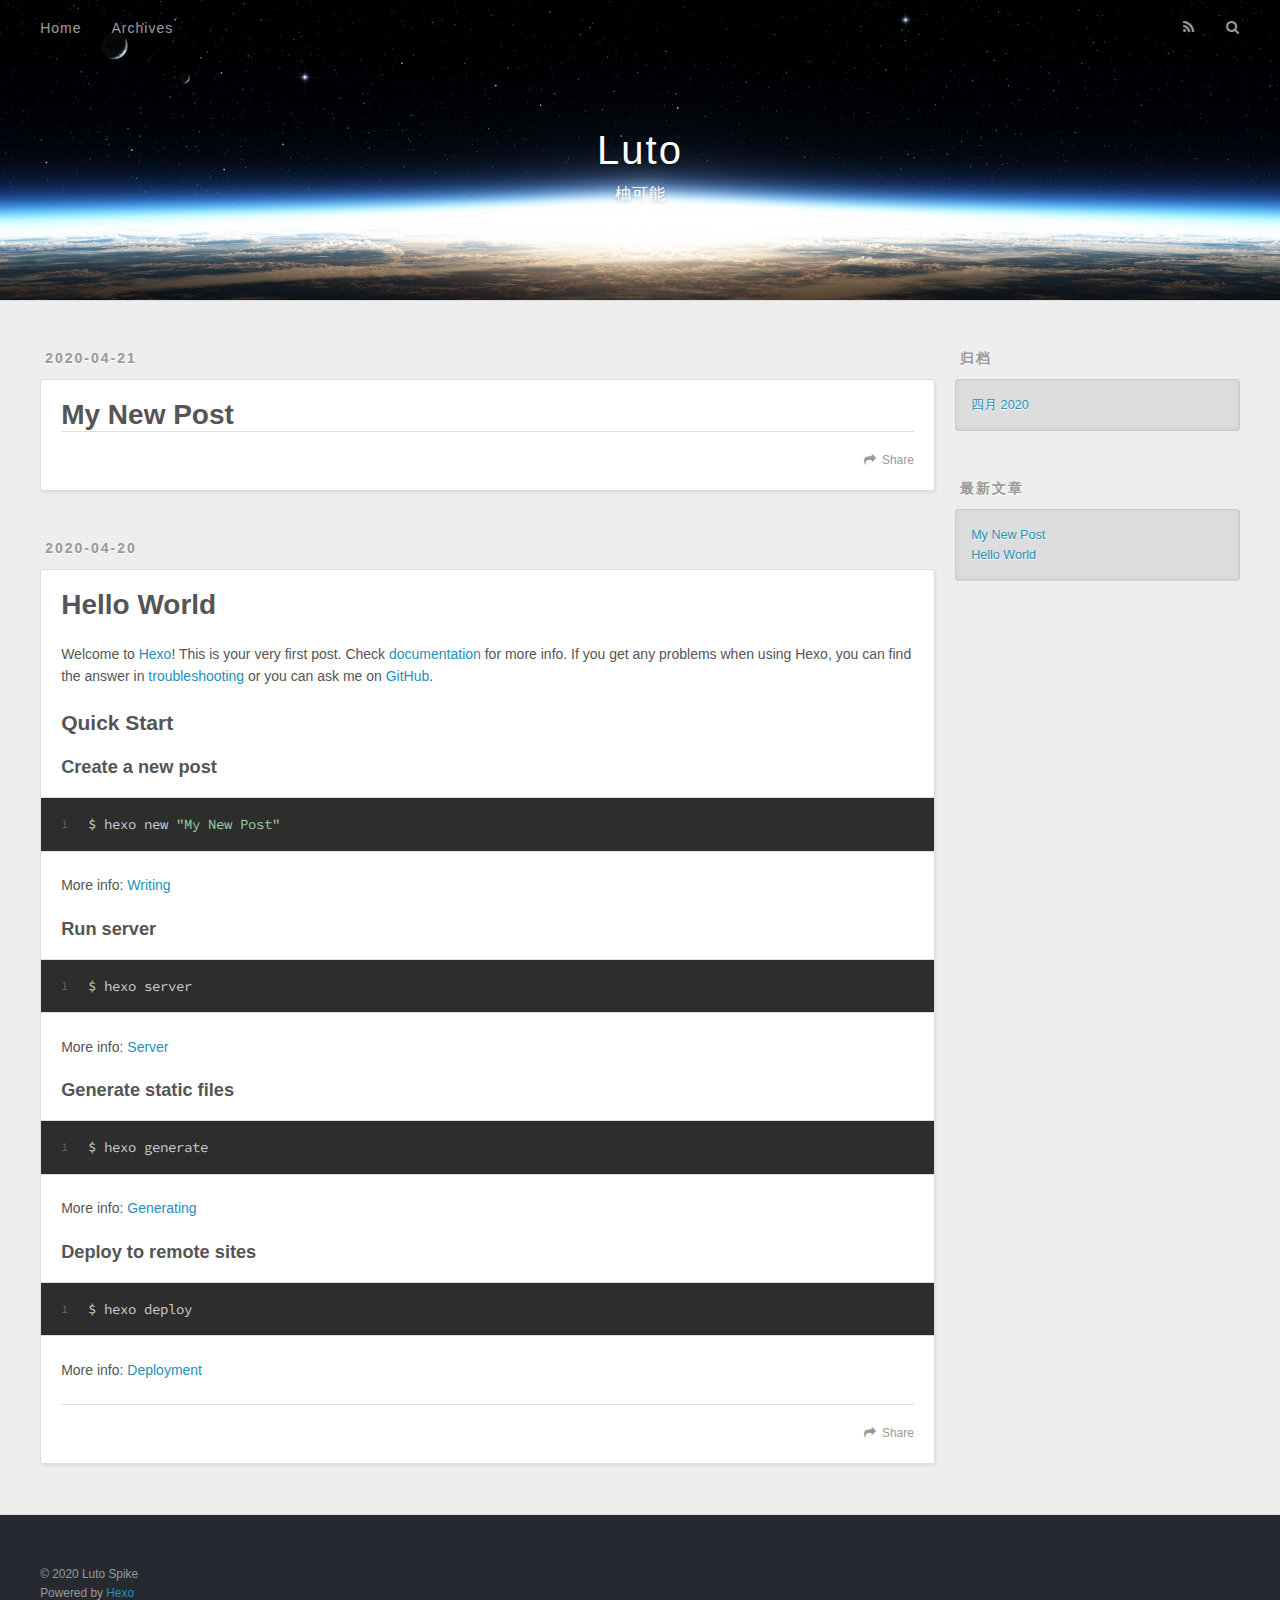
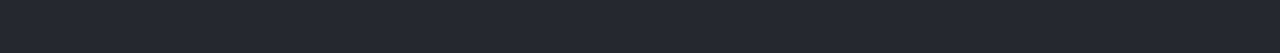
==== index.html @ ccab7b56 "Site updated: 2020-04-21 10:37:09" ====
<!DOCTYPE html>
<html>
<head>
  <meta charset="utf-8">
  

  
  <title>Luto</title>
  <meta name="viewport" content="width=device-width, initial-scale=1, maximum-scale=1">
  <meta property="og:type" content="website">
<meta property="og:title" content="Luto">
<meta property="og:url" content="http://yoursite.com/index.html">
<meta property="og:site_name" content="Luto">
<meta property="og:locale" content="zh_CN">
<meta property="article:author" content="Luto Spike">
<meta name="twitter:card" content="summary">
  
    <link rel="alternate" href="/atom.xml" title="Luto" type="application/atom+xml">
  
  
    <link rel="icon" href="/favicon.png">
  
  
    <link href="//fonts.googleapis.com/css?family=Source+Code+Pro" rel="stylesheet" type="text/css">
  
  
<link rel="stylesheet" href="/css/style.css">

<meta name="generator" content="Hexo 4.2.0"></head>

<body>
  <div id="container">
    <div id="wrap">
      <header id="header">
  <div id="banner"></div>
  <div id="header-outer" class="outer">
    <div id="header-title" class="inner">
      <h1 id="logo-wrap">
        <a href="/" id="logo">Luto</a>
      </h1>
      
        <h2 id="subtitle-wrap">
          <a href="/" id="subtitle">柚可能</a>
        </h2>
      
    </div>
    <div id="header-inner" class="inner">
      <nav id="main-nav">
        <a id="main-nav-toggle" class="nav-icon"></a>
        
          <a class="main-nav-link" href="/">Home</a>
        
          <a class="main-nav-link" href="/archives">Archives</a>
        
      </nav>
      <nav id="sub-nav">
        
          <a id="nav-rss-link" class="nav-icon" href="/atom.xml" title="RSS Feed"></a>
        
        <a id="nav-search-btn" class="nav-icon" title="搜索"></a>
      </nav>
      <div id="search-form-wrap">
        <form action="//google.com/search" method="get" accept-charset="UTF-8" class="search-form"><input type="search" name="q" class="search-form-input" placeholder="Search"><button type="submit" class="search-form-submit">&#xF002;</button><input type="hidden" name="sitesearch" value="http://yoursite.com"></form>
      </div>
    </div>
  </div>
</header>
      <div class="outer">
        <section id="main">
  
    <article id="post-My-New-Post" class="article article-type-post" itemscope itemprop="blogPost">
  <div class="article-meta">
    <a href="/2020/04/21/My-New-Post/" class="article-date">
  <time datetime="2020-04-20T17:04:54.000Z" itemprop="datePublished">2020-04-21</time>
</a>
    
  </div>
  <div class="article-inner">
    
    
      <header class="article-header">
        
  
    <h1 itemprop="name">
      <a class="article-title" href="/2020/04/21/My-New-Post/">My New Post</a>
    </h1>
  

      </header>
    
    <div class="article-entry" itemprop="articleBody">
      
        
      
    </div>
    <footer class="article-footer">
      <a data-url="http://yoursite.com/2020/04/21/My-New-Post/" data-id="ck98qedmz0000pgyyf9y758em" class="article-share-link">Share</a>
      
      
    </footer>
  </div>
  
</article>


  
    <article id="post-hello-world" class="article article-type-post" itemscope itemprop="blogPost">
  <div class="article-meta">
    <a href="/2020/04/20/hello-world/" class="article-date">
  <time datetime="2020-04-20T15:28:25.112Z" itemprop="datePublished">2020-04-20</time>
</a>
    
  </div>
  <div class="article-inner">
    
    
      <header class="article-header">
        
  
    <h1 itemprop="name">
      <a class="article-title" href="/2020/04/20/hello-world/">Hello World</a>
    </h1>
  

      </header>
    
    <div class="article-entry" itemprop="articleBody">
      
        <p>Welcome to <a href="https://hexo.io/" target="_blank" rel="noopener">Hexo</a>! This is your very first post. Check <a href="https://hexo.io/docs/" target="_blank" rel="noopener">documentation</a> for more info. If you get any problems when using Hexo, you can find the answer in <a href="https://hexo.io/docs/troubleshooting.html" target="_blank" rel="noopener">troubleshooting</a> or you can ask me on <a href="https://github.com/hexojs/hexo/issues" target="_blank" rel="noopener">GitHub</a>.</p>
<h2 id="Quick-Start"><a href="#Quick-Start" class="headerlink" title="Quick Start"></a>Quick Start</h2><h3 id="Create-a-new-post"><a href="#Create-a-new-post" class="headerlink" title="Create a new post"></a>Create a new post</h3><figure class="highlight bash"><table><tr><td class="gutter"><pre><span class="line">1</span><br></pre></td><td class="code"><pre><span class="line">$ hexo new <span class="string">"My New Post"</span></span><br></pre></td></tr></table></figure>

<p>More info: <a href="https://hexo.io/docs/writing.html" target="_blank" rel="noopener">Writing</a></p>
<h3 id="Run-server"><a href="#Run-server" class="headerlink" title="Run server"></a>Run server</h3><figure class="highlight bash"><table><tr><td class="gutter"><pre><span class="line">1</span><br></pre></td><td class="code"><pre><span class="line">$ hexo server</span><br></pre></td></tr></table></figure>

<p>More info: <a href="https://hexo.io/docs/server.html" target="_blank" rel="noopener">Server</a></p>
<h3 id="Generate-static-files"><a href="#Generate-static-files" class="headerlink" title="Generate static files"></a>Generate static files</h3><figure class="highlight bash"><table><tr><td class="gutter"><pre><span class="line">1</span><br></pre></td><td class="code"><pre><span class="line">$ hexo generate</span><br></pre></td></tr></table></figure>

<p>More info: <a href="https://hexo.io/docs/generating.html" target="_blank" rel="noopener">Generating</a></p>
<h3 id="Deploy-to-remote-sites"><a href="#Deploy-to-remote-sites" class="headerlink" title="Deploy to remote sites"></a>Deploy to remote sites</h3><figure class="highlight bash"><table><tr><td class="gutter"><pre><span class="line">1</span><br></pre></td><td class="code"><pre><span class="line">$ hexo deploy</span><br></pre></td></tr></table></figure>

<p>More info: <a href="https://hexo.io/docs/one-command-deployment.html" target="_blank" rel="noopener">Deployment</a></p>

      
    </div>
    <footer class="article-footer">
      <a data-url="http://yoursite.com/2020/04/20/hello-world/" data-id="ck98nfk160000yfyy4e4mh3oh" class="article-share-link">Share</a>
      
      
    </footer>
  </div>
  
</article>


  


</section>
        
          <aside id="sidebar">
  
    

  
    

  
    
  
    
  <div class="widget-wrap">
    <h3 class="widget-title">归档</h3>
    <div class="widget">
      <ul class="archive-list"><li class="archive-list-item"><a class="archive-list-link" href="/archives/2020/04/">四月 2020</a></li></ul>
    </div>
  </div>


  
    
  <div class="widget-wrap">
    <h3 class="widget-title">最新文章</h3>
    <div class="widget">
      <ul>
        
          <li>
            <a href="/2020/04/21/My-New-Post/">My New Post</a>
          </li>
        
          <li>
            <a href="/2020/04/20/hello-world/">Hello World</a>
          </li>
        
      </ul>
    </div>
  </div>

  
</aside>
        
      </div>
      <footer id="footer">
  
  <div class="outer">
    <div id="footer-info" class="inner">
      &copy; 2020 Luto Spike<br>
      Powered by <a href="http://hexo.io/" target="_blank">Hexo</a>
    </div>
  </div>
</footer>
    </div>
    <nav id="mobile-nav">
  
    <a href="/" class="mobile-nav-link">Home</a>
  
    <a href="/archives" class="mobile-nav-link">Archives</a>
  
</nav>
    

<script src="//ajax.googleapis.com/ajax/libs/jquery/2.0.3/jquery.min.js"></script>


  
<link rel="stylesheet" href="/fancybox/jquery.fancybox.css">

  
<script src="/fancybox/jquery.fancybox.pack.js"></script>




<script src="/js/script.js"></script>




  </div>
</body>
</html>
---- css/style.css ----
body {
  width: 100%;
}
body:before,
body:after {
  content: "";
  display: table;
}
body:after {
  clear: both;
}
html,
body,
div,
span,
applet,
object,
iframe,
h1,
h2,
h3,
h4,
h5,
h6,
p,
blockquote,
pre,
a,
abbr,
acronym,
address,
big,
cite,
code,
del,
dfn,
em,
img,
ins,
kbd,
q,
s,
samp,
small,
strike,
strong,
sub,
sup,
tt,
var,
dl,
dt,
dd,
ol,
ul,
li,
fieldset,
form,
label,
legend,
table,
caption,
tbody,
tfoot,
thead,
tr,
th,
td {
  margin: 0;
  padding: 0;
  border: 0;
  outline: 0;
  font-weight: inherit;
  font-style: inherit;
  font-family: inherit;
  font-size: 100%;
  vertical-align: baseline;
}
body {
  line-height: 1;
  color: #000;
  background: #fff;
}
ol,
ul {
  list-style: none;
}
table {
  border-collapse: separate;
  border-spacing: 0;
  vertical-align: middle;
}
caption,
th,
td {
  text-align: left;
  font-weight: normal;
  vertical-align: middle;
}
a img {
  border: none;
}
input,
button {
  margin: 0;
  padding: 0;
}
input::-moz-focus-inner,
button::-moz-focus-inner {
  border: 0;
  padding: 0;
}
@font-face {
  font-family: FontAwesome;
  font-style: normal;
  font-weight: normal;
  src: url("fonts/fontawesome-webfont.eot?v=#4.0.3");
  src: url("fonts/fontawesome-webfont.eot?#iefix&v=#4.0.3") format("embedded-opentype"), url("fonts/fontawesome-webfont.woff?v=#4.0.3") format("woff"), url("fonts/fontawesome-webfont.ttf?v=#4.0.3") format("truetype"), url("fonts/fontawesome-webfont.svg#fontawesomeregular?v=#4.0.3") format("svg");
}
html,
body,
#container {
  height: 100%;
}
body {
  background: #eee;
  font: 14px -apple-system, BlinkMacSystemFont, "Segoe UI", "Roboto", "Oxygen", "Ubuntu", "Cantarell", "Fira Sans", "Droid Sans", "Helvetica Neue", sans-serif;
  -webkit-text-size-adjust: 100%;
}
.outer {
  max-width: 1220px;
  margin: 0 auto;
  padding: 0 20px;
}
.outer:before,
.outer:after {
  content: "";
  display: table;
}
.outer:after {
  clear: both;
}
.inner {
  display: inline;
  float: left;
  width: 98.33333333333333%;
  margin: 0 0.833333333333333%;
}
.left,
.alignleft {
  float: left;
}
.right,
.alignright {
  float: right;
}
.clear {
  clear: both;
}
#container {
  position: relative;
}
.mobile-nav-on {
  overflow: hidden;
}
#wrap {
  height: 100%;
  width: 100%;
  position: absolute;
  top: 0;
  left: 0;
  -webkit-transition: 0.2s ease-out;
  -moz-transition: 0.2s ease-out;
  -ms-transition: 0.2s ease-out;
  transition: 0.2s ease-out;
  z-index: 1;
  background: #eee;
}
.mobile-nav-on #wrap {
  left: 280px;
}
@media screen and (min-width: 768px) {
  #main {
    display: inline;
    float: left;
    width: 73.33333333333333%;
    margin: 0 0.833333333333333%;
  }
}
.article-date,
.article-category-link,
.archive-year,
.widget-title {
  text-decoration: none;
  text-transform: uppercase;
  letter-spacing: 2px;
  color: #999;
  margin-bottom: 1em;
  margin-left: 5px;
  line-height: 1em;
  text-shadow: 0 1px #fff;
  font-weight: bold;
}
.article-inner,
.archive-article-inner {
  background: #fff;
  -webkit-box-shadow: 1px 2px 3px #ddd;
  box-shadow: 1px 2px 3px #ddd;
  border: 1px solid #ddd;
  border-radius: 3px;
}
.article-entry h1,
.widget h1 {
  font-size: 2em;
}
.article-entry h2,
.widget h2 {
  font-size: 1.5em;
}
.article-entry h3,
.widget h3 {
  font-size: 1.3em;
}
.article-entry h4,
.widget h4 {
  font-size: 1.2em;
}
.article-entry h5,
.widget h5 {
  font-size: 1em;
}
.article-entry h6,
.widget h6 {
  font-size: 1em;
  color: #999;
}
.article-entry hr,
.widget hr {
  border: 1px dashed #ddd;
}
.article-entry strong,
.widget strong {
  font-weight: bold;
}
.article-entry em,
.widget em,
.article-entry cite,
.widget cite {
  font-style: italic;
}
.article-entry sup,
.widget sup,
.article-entry sub,
.widget sub {
  font-size: 0.75em;
  line-height: 0;
  position: relative;
  vertical-align: baseline;
}
.article-entry sup,
.widget sup {
  top: -0.5em;
}
.article-entry sub,
.widget sub {
  bottom: -0.2em;
}
.article-entry small,
.widget small {
  font-size: 0.85em;
}
.article-entry acronym,
.widget acronym,
.article-entry abbr,
.widget abbr {
  border-bottom: 1px dotted;
}
.article-entry ul,
.widget ul,
.article-entry ol,
.widget ol,
.article-entry dl,
.widget dl {
  margin: 0 20px;
  line-height: 1.6em;
}
.article-entry ul ul,
.widget ul ul,
.article-entry ol ul,
.widget ol ul,
.article-entry ul ol,
.widget ul ol,
.article-entry ol ol,
.widget ol ol {
  margin-top: 0;
  margin-bottom: 0;
}
.article-entry ul,
.widget ul {
  list-style: disc;
}
.article-entry ol,
.widget ol {
  list-style: decimal;
}
.article-entry dt,
.widget dt {
  font-weight: bold;
}
#header {
  height: 300px;
  position: relative;
  border-bottom: 1px solid #ddd;
}
#header:before,
#header:after {
  content: "";
  position: absolute;
  left: 0;
  right: 0;
  height: 40px;
}
#header:before {
  top: 0;
  background: -webkit-linear-gradient(rgba(0,0,0,0.2), transparent);
  background: -moz-linear-gradient(rgba(0,0,0,0.2), transparent);
  background: -ms-linear-gradient(rgba(0,0,0,0.2), transparent);
  background: linear-gradient(rgba(0,0,0,0.2), transparent);
}
#header:after {
  bottom: 0;
  background: -webkit-linear-gradient(transparent, rgba(0,0,0,0.2));
  background: -moz-linear-gradient(transparent, rgba(0,0,0,0.2));
  background: -ms-linear-gradient(transparent, rgba(0,0,0,0.2));
  background: linear-gradient(transparent, rgba(0,0,0,0.2));
}
#header-outer {
  height: 100%;
  position: relative;
}
#header-inner {
  position: relative;
  overflow: hidden;
}
#banner {
  position: absolute;
  top: 0;
  left: 0;
  width: 100%;
  height: 100%;
  background: url("images/banner.jpg") center #000;
  -webkit-background-size: cover;
  -moz-background-size: cover;
  background-size: cover;
  z-index: -1;
}
#header-title {
  text-align: center;
  height: 40px;
  position: absolute;
  top: 50%;
  left: 0;
  margin-top: -20px;
}
#logo,
#subtitle {
  text-decoration: none;
  color: #fff;
  font-weight: 300;
  text-shadow: 0 1px 4px rgba(0,0,0,0.3);
}
#logo {
  font-size: 40px;
  line-height: 40px;
  letter-spacing: 2px;
}
#subtitle {
  font-size: 16px;
  line-height: 16px;
  letter-spacing: 1px;
}
#subtitle-wrap {
  margin-top: 16px;
}
#main-nav {
  float: left;
  margin-left: -15px;
}
.nav-icon,
.main-nav-link {
  float: left;
  color: #fff;
  opacity: 0.6;
  text-decoration: none;
  text-shadow: 0 1px rgba(0,0,0,0.2);
  -webkit-transition: opacity 0.2s;
  -moz-transition: opacity 0.2s;
  -ms-transition: opacity 0.2s;
  transition: opacity 0.2s;
  display: block;
  padding: 20px 15px;
}
.nav-icon:hover,
.main-nav-link:hover {
  opacity: 1;
}
.nav-icon {
  font-family: FontAwesome;
  text-align: center;
  font-size: 14px;
  width: 14px;
  height: 14px;
  padding: 20px 15px;
  position: relative;
  cursor: pointer;
}
.main-nav-link {
  font-weight: 300;
  letter-spacing: 1px;
}
@media screen and (max-width: 479px) {
  .main-nav-link {
    display: none;
  }
}
#main-nav-toggle {
  display: none;
}
#main-nav-toggle:before {
  content: "\f0c9";
}
@media screen and (max-width: 479px) {
  #main-nav-toggle {
    display: block;
  }
}
#sub-nav {
  float: right;
  margin-right: -15px;
}
#nav-rss-link:before {
  content: "\f09e";
}
#nav-search-btn:before {
  content: "\f002";
}
#search-form-wrap {
  position: absolute;
  top: 15px;
  width: 150px;
  height: 30px;
  right: -150px;
  opacity: 0;
  -webkit-transition: 0.2s ease-out;
  -moz-transition: 0.2s ease-out;
  -ms-transition: 0.2s ease-out;
  transition: 0.2s ease-out;
}
#search-form-wrap.on {
  opacity: 1;
  right: 0;
}
@media screen and (max-width: 479px) {
  #search-form-wrap {
    width: 100%;
    right: -100%;
  }
}
.search-form {
  position: absolute;
  top: 0;
  left: 0;
  right: 0;
  background: #fff;
  padding: 5px 15px;
  border-radius: 15px;
  -webkit-box-shadow: 0 0 10px rgba(0,0,0,0.3);
  box-shadow: 0 0 10px rgba(0,0,0,0.3);
}
.search-form-input {
  border: none;
  background: none;
  color: #555;
  width: 100%;
  font: 13px -apple-system, BlinkMacSystemFont, "Segoe UI", "Roboto", "Oxygen", "Ubuntu", "Cantarell", "Fira Sans", "Droid Sans", "Helvetica Neue", sans-serif;
  outline: none;
}
.search-form-input::-webkit-search-results-decoration,
.search-form-input::-webkit-search-cancel-button {
  -webkit-appearance: none;
}
.search-form-submit {
  position: absolute;
  top: 50%;
  right: 10px;
  margin-top: -7px;
  font: 13px FontAwesome;
  border: none;
  background: none;
  color: #bbb;
  cursor: pointer;
}
.search-form-submit:hover,
.search-form-submit:focus {
  color: #777;
}
.article {
  margin: 50px 0;
}
.article-inner {
  overflow: hidden;
}
.article-meta:before,
.article-meta:after {
  content: "";
  display: table;
}
.article-meta:after {
  clear: both;
}
.article-date {
  float: left;
}
.article-category {
  float: left;
  line-height: 1em;
  color: #ccc;
  text-shadow: 0 1px #fff;
  margin-left: 8px;
}
.article-category:before {
  content: "\2022";
}
.article-category-link {
  margin: 0 12px 1em;
}
.article-header {
  padding: 20px 20px 0;
}
.article-title {
  text-decoration: none;
  font-size: 2em;
  font-weight: bold;
  color: #555;
  line-height: 1.1em;
  -webkit-transition: color 0.2s;
  -moz-transition: color 0.2s;
  -ms-transition: color 0.2s;
  transition: color 0.2s;
}
a.article-title:hover {
  color: #258fb8;
}
.article-entry {
  color: #555;
  padding: 0 20px;
}
.article-entry:before,
.article-entry:after {
  content: "";
  display: table;
}
.article-entry:after {
  clear: both;
}
.article-entry p,
.article-entry table {
  line-height: 1.6em;
  margin: 1.6em 0;
}
.article-entry h1,
.article-entry h2,
.article-entry h3,
.article-entry h4,
.article-entry h5,
.article-entry h6 {
  font-weight: bold;
}
.article-entry h1,
.article-entry h2,
.article-entry h3,
.article-entry h4,
.article-entry h5,
.article-entry h6 {
  line-height: 1.1em;
  margin: 1.1em 0;
}
.article-entry a {
  color: #258fb8;
  text-decoration: none;
}
.article-entry a:hover {
  text-decoration: underline;
}
.article-entry ul,
.article-entry ol,
.article-entry dl {
  margin-top: 1.6em;
  margin-bottom: 1.6em;
}
.article-entry img,
.article-entry video {
  max-width: 100%;
  height: auto;
  display: block;
  margin: auto;
}
.article-entry iframe {
  border: none;
}
.article-entry table {
  width: 100%;
  border-collapse: collapse;
  border-spacing: 0;
}
.article-entry th {
  font-weight: bold;
  border-bottom: 3px solid #ddd;
  padding-bottom: 0.5em;
}
.article-entry td {
  border-bottom: 1px solid #ddd;
  padding: 10px 0;
}
.article-entry blockquote {
  font-family: Georgia, "Times New Roman", serif;
  font-size: 1.4em;
  margin: 1.6em 20px;
  text-align: center;
}
.article-entry blockquote footer {
  font-size: 14px;
  margin: 1.6em 0;
  font-family: -apple-system, BlinkMacSystemFont, "Segoe UI", "Roboto", "Oxygen", "Ubuntu", "Cantarell", "Fira Sans", "Droid Sans", "Helvetica Neue", sans-serif;
}
.article-entry blockquote footer cite:before {
  content: "—";
  padding: 0 0.5em;
}
.article-entry .pullquote {
  text-align: left;
  width: 45%;
  margin: 0;
}
.article-entry .pullquote.left {
  margin-left: 0.5em;
  margin-right: 1em;
}
.article-entry .pullquote.right {
  margin-right: 0.5em;
  margin-left: 1em;
}
.article-entry .caption {
  color: #999;
  display: block;
  font-size: 0.9em;
  margin-top: 0.5em;
  position: relative;
  text-align: center;
}
.article-entry .video-container {
  position: relative;
  padding-top: 56.25%;
  height: 0;
  overflow: hidden;
}
.article-entry .video-container iframe,
.article-entry .video-container object,
.article-entry .video-container embed {
  position: absolute;
  top: 0;
  left: 0;
  width: 100%;
  height: 100%;
  margin-top: 0;
}
.article-more-link a {
  display: inline-block;
  line-height: 1em;
  padding: 6px 15px;
  border-radius: 15px;
  background: #eee;
  color: #999;
  text-shadow: 0 1px #fff;
  text-decoration: none;
}
.article-more-link a:hover {
  background: #258fb8;
  color: #fff;
  text-decoration: none;
  text-shadow: 0 1px #1e7293;
}
.article-footer {
  font-size: 0.85em;
  line-height: 1.6em;
  border-top: 1px solid #ddd;
  padding-top: 1.6em;
  margin: 0 20px 20px;
}
.article-footer:before,
.article-footer:after {
  content: "";
  display: table;
}
.article-footer:after {
  clear: both;
}
.article-footer a {
  color: #999;
  text-decoration: none;
}
.article-footer a:hover {
  color: #555;
}
.article-tag-list-item {
  float: left;
  margin-right: 10px;
}
.article-tag-list-link:before {
  content: "#";
}
.article-comment-link {
  float: right;
}
.article-comment-link:before {
  content: "\f075";
  font-family: FontAwesome;
  padding-right: 8px;
}
.article-share-link {
  cursor: pointer;
  float: right;
  margin-left: 20px;
}
.article-share-link:before {
  content: "\f064";
  font-family: FontAwesome;
  padding-right: 6px;
}
#article-nav {
  position: relative;
}
#article-nav:before,
#article-nav:after {
  content: "";
  display: table;
}
#article-nav:after {
  clear: both;
}
@media screen and (min-width: 768px) {
  #article-nav {
    margin: 50px 0;
  }
  #article-nav:before {
    width: 8px;
    height: 8px;
    position: absolute;
    top: 50%;
    left: 50%;
    margin-top: -4px;
    margin-left: -4px;
    content: "";
    border-radius: 50%;
    background: #ddd;
    -webkit-box-shadow: 0 1px 2px #fff;
    box-shadow: 0 1px 2px #fff;
  }
}
.article-nav-link-wrap {
  text-decoration: none;
  text-shadow: 0 1px #fff;
  color: #999;
  -webkit-box-sizing: border-box;
  -moz-box-sizing: border-box;
  box-sizing: border-box;
  margin-top: 50px;
  text-align: center;
  display: block;
}
.article-nav-link-wrap:hover {
  color: #555;
}
@media screen and (min-width: 768px) {
  .article-nav-link-wrap {
    width: 50%;
    margin-top: 0;
  }
}
@media screen and (min-width: 768px) {
  #article-nav-newer {
    float: left;
    text-align: right;
    padding-right: 20px;
  }
}
@media screen and (min-width: 768px) {
  #article-nav-older {
    float: right;
    text-align: left;
    padding-left: 20px;
  }
}
.article-nav-caption {
  text-transform: uppercase;
  letter-spacing: 2px;
  color: #ddd;
  line-height: 1em;
  font-weight: bold;
}
#article-nav-newer .article-nav-caption {
  margin-right: -2px;
}
.article-nav-title {
  font-size: 0.85em;
  line-height: 1.6em;
  margin-top: 0.5em;
}
.article-share-box {
  position: absolute;
  display: none;
  background: #fff;
  -webkit-box-shadow: 1px 2px 10px rgba(0,0,0,0.2);
  box-shadow: 1px 2px 10px rgba(0,0,0,0.2);
  border-radius: 3px;
  margin-left: -145px;
  overflow: hidden;
  z-index: 1;
}
.article-share-box.on {
  display: block;
}
.article-share-input {
  width: 100%;
  background: none;
  -webkit-box-sizing: border-box;
  -moz-box-sizing: border-box;
  box-sizing: border-box;
  font: 14px -apple-system, BlinkMacSystemFont, "Segoe UI", "Roboto", "Oxygen", "Ubuntu", "Cantarell", "Fira Sans", "Droid Sans", "Helvetica Neue", sans-serif;
  padding: 0 15px;
  color: #555;
  outline: none;
  border: 1px solid #ddd;
  border-radius: 3px 3px 0 0;
  height: 36px;
  line-height: 36px;
}
.article-share-links {
  background: #eee;
}
.article-share-links:before,
.article-share-links:after {
  content: "";
  display: table;
}
.article-share-links:after {
  clear: both;
}
.article-share-twitter,
.article-share-facebook,
.article-share-pinterest,
.article-share-google {
  width: 50px;
  height: 36px;
  display: block;
  float: left;
  position: relative;
  color: #999;
  text-shadow: 0 1px #fff;
}
.article-share-twitter:before,
.article-share-facebook:before,
.article-share-pinterest:before,
.article-share-google:before {
  font-size: 20px;
  font-family: FontAwesome;
  width: 20px;
  height: 20px;
  position: absolute;
  top: 50%;
  left: 50%;
  margin-top: -10px;
  margin-left: -10px;
  text-align: center;
}
.article-share-twitter:hover,
.article-share-facebook:hover,
.article-share-pinterest:hover,
.article-share-google:hover {
  color: #fff;
}
.article-share-twitter:before {
  content: "\f099";
}
.article-share-twitter:hover {
  background: #00aced;
  text-shadow: 0 1px #008abe;
}
.article-share-facebook:before {
  content: "\f09a";
}
.article-share-facebook:hover {
  background: #3b5998;
  text-shadow: 0 1px #2f477a;
}
.article-share-pinterest:before {
  content: "\f0d2";
}
.article-share-pinterest:hover {
  background: #cb2027;
  text-shadow: 0 1px #a21a1f;
}
.article-share-google:before {
  content: "\f0d5";
}
.article-share-google:hover {
  background: #dd4b39;
  text-shadow: 0 1px #be3221;
}
.article-gallery {
  background: #000;
  position: relative;
}
.article-gallery-photos {
  position: relative;
  overflow: hidden;
}
.article-gallery-img {
  display: none;
  max-width: 100%;
}
.article-gallery-img:first-child {
  display: block;
}
.article-gallery-img.loaded {
  position: absolute;
  display: block;
}
.article-gallery-img img {
  display: block;
  max-width: 100%;
  margin: 0 auto;
}
#comments {
  background: #fff;
  -webkit-box-shadow: 1px 2px 3px #ddd;
  box-shadow: 1px 2px 3px #ddd;
  padding: 20px;
  border: 1px solid #ddd;
  border-radius: 3px;
  margin: 50px 0;
}
#comments a {
  color: #258fb8;
}
.archives-wrap {
  margin: 50px 0;
}
.archives:before,
.archives:after {
  content: "";
  display: table;
}
.archives:after {
  clear: both;
}
.archive-year-wrap {
  margin-bottom: 1em;
}
.archives {
  -webkit-column-gap: 10px;
  -moz-column-gap: 10px;
  column-gap: 10px;
}
@media screen and (min-width: 480px) and (max-width: 767px) {
  .archives {
    -webkit-column-count: 2;
    -moz-column-count: 2;
    column-count: 2;
  }
}
@media screen and (min-width: 768px) {
  .archives {
    -webkit-column-count: 3;
    -moz-column-count: 3;
    column-count: 3;
  }
}
.archive-article {
  -webkit-column-break-inside: avoid;
  page-break-inside: avoid;
  overflow: hidden;
  break-inside: avoid-column;
}
.archive-article-inner {
  padding: 10px;
  margin-bottom: 15px;
}
.archive-article-title {
  text-decoration: none;
  font-weight: bold;
  color: #555;
  -webkit-transition: color 0.2s;
  -moz-transition: color 0.2s;
  -ms-transition: color 0.2s;
  transition: color 0.2s;
  line-height: 1.6em;
}
.archive-article-title:hover {
  color: #258fb8;
}
.archive-article-footer {
  margin-top: 1em;
}
.archive-article-date {
  color: #999;
  text-decoration: none;
  font-size: 0.85em;
  line-height: 1em;
  margin-bottom: 0.5em;
  display: block;
}
#page-nav {
  margin: 50px auto;
  background: #fff;
  -webkit-box-shadow: 1px 2px 3px #ddd;
  box-shadow: 1px 2px 3px #ddd;
  border: 1px solid #ddd;
  border-radius: 3px;
  text-align: center;
  color: #999;
  overflow: hidden;
}
#page-nav:before,
#page-nav:after {
  content: "";
  display: table;
}
#page-nav:after {
  clear: both;
}
#page-nav a,
#page-nav span {
  padding: 10px 20px;
  line-height: 1;
  height: 2ex;
}
#page-nav a {
  color: #999;
  text-decoration: none;
}
#page-nav a:hover {
  background: #999;
  color: #fff;
}
#page-nav .prev {
  float: left;
}
#page-nav .next {
  float: right;
}
#page-nav .page-number {
  display: inline-block;
}
@media screen and (max-width: 479px) {
  #page-nav .page-number {
    display: none;
  }
}
#page-nav .current {
  color: #555;
  font-weight: bold;
}
#page-nav .space {
  color: #ddd;
}
#footer {
  background: #262a30;
  padding: 50px 0;
  border-top: 1px solid #ddd;
  color: #999;
}
#footer a {
  color: #258fb8;
  text-decoration: none;
}
#footer a:hover {
  text-decoration: underline;
}
#footer-info {
  line-height: 1.6em;
  font-size: 0.85em;
}
.article-entry pre,
.article-entry .highlight {
  background: #2d2d2d;
  margin: 0 -20px;
  padding: 15px 20px;
  border-style: solid;
  border-color: #ddd;
  border-width: 1px 0;
  overflow: auto;
  color: #ccc;
  line-height: 22.400000000000002px;
}
.article-entry .highlight .gutter pre,
.article-entry .gist .gist-file .gist-data .line-numbers {
  color: #666;
  font-size: 0.85em;
}
.article-entry pre,
.article-entry code {
  font-family: "Source Code Pro", Consolas, Monaco, Menlo, Consolas, monospace;
}
.article-entry code {
  background: #eee;
  text-shadow: 0 1px #fff;
  padding: 0 0.3em;
}
.article-entry pre code {
  background: none;
  text-shadow: none;
  padding: 0;
}
.article-entry .highlight pre {
  border: none;
  margin: 0;
  padding: 0;
}
.article-entry .highlight table {
  margin: 0;
  width: auto;
}
.article-entry .highlight td {
  border: none;
  padding: 0;
}
.article-entry .highlight figcaption {
  font-size: 0.85em;
  color: #999;
  line-height: 1em;
  margin-bottom: 1em;
}
.article-entry .highlight figcaption:before,
.article-entry .highlight figcaption:after {
  content: "";
  display: table;
}
.article-entry .highlight figcaption:after {
  clear: both;
}
.article-entry .highlight figcaption a {
  float: right;
}
.article-entry .highlight .gutter pre {
  text-align: right;
  padding-right: 20px;
}
.article-entry .highlight .line {
  height: 22.400000000000002px;
}
.article-entry .highlight .line.marked {
  background: #515151;
}
.article-entry .gist {
  margin: 0 -20px;
  border-style: solid;
  border-color: #ddd;
  border-width: 1px 0;
  background: #2d2d2d;
  padding: 15px 20px 15px 0;
}
.article-entry .gist .gist-file {
  border: none;
  font-family: "Source Code Pro", Consolas, Monaco, Menlo, Consolas, monospace;
  margin: 0;
}
.article-entry .gist .gist-file .gist-data {
  background: none;
  border: none;
}
.article-entry .gist .gist-file .gist-data .line-numbers {
  background: none;
  border: none;
  padding: 0 20px 0 0;
}
.article-entry .gist .gist-file .gist-data .line-data {
  padding: 0 !important;
}
.article-entry .gist .gist-file .highlight {
  margin: 0;
  padding: 0;
  border: none;
}
.article-entry .gist .gist-file .gist-meta {
  background: #2d2d2d;
  color: #999;
  font: 0.85em -apple-system, BlinkMacSystemFont, "Segoe UI", "Roboto", "Oxygen", "Ubuntu", "Cantarell", "Fira Sans", "Droid Sans", "Helvetica Neue", sans-serif;
  text-shadow: 0 0;
  padding: 0;
  margin-top: 1em;
  margin-left: 20px;
}
.article-entry .gist .gist-file .gist-meta a {
  color: #258fb8;
  font-weight: normal;
}
.article-entry .gist .gist-file .gist-meta a:hover {
  text-decoration: underline;
}
pre .comment,
pre .title {
  color: #999;
}
pre .variable,
pre .attribute,
pre .tag,
pre .regexp,
pre .ruby .constant,
pre .xml .tag .title,
pre .xml .pi,
pre .xml .doctype,
pre .html .doctype,
pre .css .id,
pre .css .class,
pre .css .pseudo {
  color: #f2777a;
}
pre .number,
pre .preprocessor,
pre .built_in,
pre .literal,
pre .params,
pre .constant {
  color: #f99157;
}
pre .class,
pre .ruby .class .title,
pre .css .rules .attribute {
  color: #9c9;
}
pre .string,
pre .value,
pre .inheritance,
pre .header,
pre .ruby .symbol,
pre .xml .cdata {
  color: #9c9;
}
pre .css .hexcolor {
  color: #6cc;
}
pre .function,
pre .python .decorator,
pre .python .title,
pre .ruby .function .title,
pre .ruby .title .keyword,
pre .perl .sub,
pre .javascript .title,
pre .coffeescript .title {
  color: #69c;
}
pre .keyword,
pre .javascript .function {
  color: #c9c;
}
@media screen and (max-width: 479px) {
  #mobile-nav {
    position: absolute;
    top: 0;
    left: 0;
    width: 280px;
    height: 100%;
    background: #191919;
    border-right: 1px solid #fff;
  }
}
@media screen and (max-width: 479px) {
  .mobile-nav-link {
    display: block;
    color: #999;
    text-decoration: none;
    padding: 15px 20px;
    font-weight: bold;
  }
  .mobile-nav-link:hover {
    color: #fff;
  }
}
@media screen and (min-width: 768px) {
  #sidebar {
    display: inline;
    float: left;
    width: 23.333333333333332%;
    margin: 0 0.833333333333333%;
  }
}
.widget-wrap {
  margin: 50px 0;
}
.widget {
  color: #777;
  text-shadow: 0 1px #fff;
  background: #ddd;
  -webkit-box-shadow: 0 -1px 4px #ccc inset;
  box-shadow: 0 -1px 4px #ccc inset;
  border: 1px solid #ccc;
  padding: 15px;
  border-radius: 3px;
}
.widget a {
  color: #258fb8;
  text-decoration: none;
}
.widget a:hover {
  text-decoration: underline;
}
.widget ul ul,
.widget ol ul,
.widget dl ul,
.widget ul ol,
.widget ol ol,
.widget dl ol,
.widget ul dl,
.widget ol dl,
.widget dl dl {
  margin-left: 15px;
  list-style: disc;
}
.widget {
  line-height: 1.6em;
  word-wrap: break-word;
  font-size: 0.9em;
}
.widget ul,
.widget ol {
  list-style: none;
  margin: 0;
}
.widget ul ul,
.widget ol ul,
.widget ul ol,
.widget ol ol {
  margin: 0 20px;
}
.widget ul ul,
.widget ol ul {
  list-style: disc;
}
.widget ul ol,
.widget ol ol {
  list-style: decimal;
}
.category-list-count,
.tag-list-count,
.archive-list-count {
  padding-left: 5px;
  color: #999;
  font-size: 0.85em;
}
.category-list-count:before,
.tag-list-count:before,
.archive-list-count:before {
  content: "(";
}
.category-list-count:after,
.tag-list-count:after,
.archive-list-count:after {
  content: ")";
}
.tagcloud a {
  margin-right: 5px;
  display: inline-block;
}
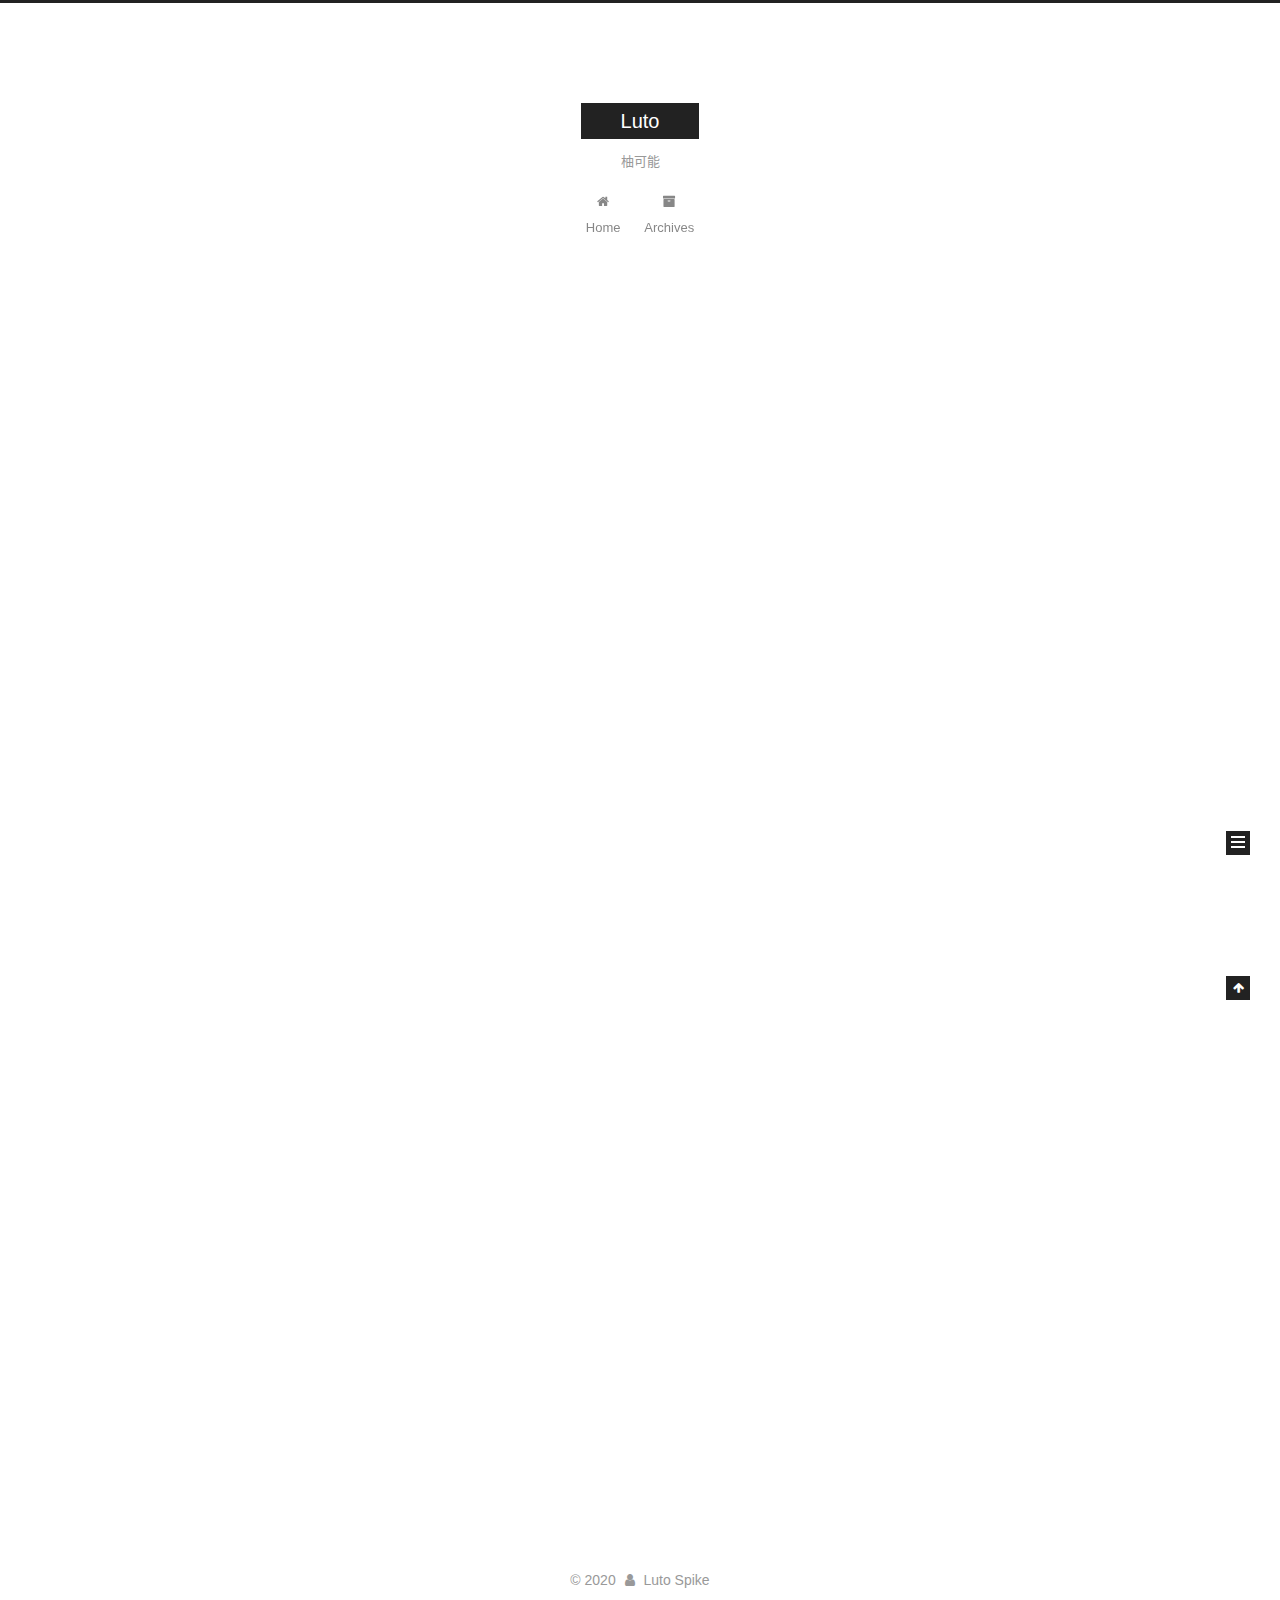
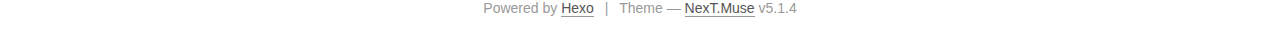
==== commit c5dfee6b: "Site updated: 2020-04-21 11:07:25" ====
--- a/index.html
+++ b/index.html
@@ -1,240 +1,739 @@
 <!DOCTYPE html>
-<html>
+
+
+
+  
+
+
+<html class="theme-next muse use-motion" lang="zh-CN">
 <head>
-  <meta charset="utf-8">
-  
-
-  
-  <title>Luto</title>
-  <meta name="viewport" content="width=device-width, initial-scale=1, maximum-scale=1">
-  <meta property="og:type" content="website">
+  <meta charset="UTF-8"/>
+<meta http-equiv="X-UA-Compatible" content="IE=edge" />
+<meta name="viewport" content="width=device-width, initial-scale=1, maximum-scale=1"/>
+<meta name="theme-color" content="#222">
+
+
+
+
+
+
+
+
+
+<meta http-equiv="Cache-Control" content="no-transform" />
+<meta http-equiv="Cache-Control" content="no-siteapp" />
+
+
+
+
+
+
+
+
+
+
+
+
+
+
+
+
+  
+  
+  <link href="/lib/fancybox/source/jquery.fancybox.css?v=2.1.5" rel="stylesheet" type="text/css" />
+
+
+
+
+
+
+
+<link href="/lib/font-awesome/css/font-awesome.min.css?v=4.6.2" rel="stylesheet" type="text/css" />
+
+<link href="/css/main.css?v=5.1.4" rel="stylesheet" type="text/css" />
+
+
+  <link rel="apple-touch-icon" sizes="180x180" href="/images/apple-touch-icon-next.png?v=5.1.4">
+
+
+  <link rel="icon" type="image/png" sizes="32x32" href="/images/favicon-32x32-next.png?v=5.1.4">
+
+
+  <link rel="icon" type="image/png" sizes="16x16" href="/images/favicon-16x16-next.png?v=5.1.4">
+
+
+  <link rel="mask-icon" href="/images/logo.svg?v=5.1.4" color="#222">
+
+
+
+
+
+  <meta name="keywords" content="Hexo, NexT" />
+
+
+
+
+
+
+
+
+
+
+<meta property="og:type" content="website">
 <meta property="og:title" content="Luto">
 <meta property="og:url" content="http://yoursite.com/index.html">
 <meta property="og:site_name" content="Luto">
 <meta property="og:locale" content="zh_CN">
 <meta property="article:author" content="Luto Spike">
 <meta name="twitter:card" content="summary">
-  
-    <link rel="alternate" href="/atom.xml" title="Luto" type="application/atom+xml">
-  
-  
-    <link rel="icon" href="/favicon.png">
-  
-  
-    <link href="//fonts.googleapis.com/css?family=Source+Code+Pro" rel="stylesheet" type="text/css">
-  
-  
-<link rel="stylesheet" href="/css/style.css">
+
+
+
+<script type="text/javascript" id="hexo.configurations">
+  var NexT = window.NexT || {};
+  var CONFIG = {
+    root: '/',
+    scheme: 'Muse',
+    version: '5.1.4',
+    sidebar: {"position":"left","display":"post","offset":12,"b2t":false,"scrollpercent":false,"onmobile":false},
+    fancybox: true,
+    tabs: true,
+    motion: {"enable":true,"async":false,"transition":{"post_block":"fadeIn","post_header":"slideDownIn","post_body":"slideDownIn","coll_header":"slideLeftIn","sidebar":"slideUpIn"}},
+    duoshuo: {
+      userId: '0',
+      author: 'Author'
+    },
+    algolia: {
+      applicationID: '',
+      apiKey: '',
+      indexName: '',
+      hits: {"per_page":10},
+      labels: {"input_placeholder":"Search for Posts","hits_empty":"We didn't find any results for the search: ${query}","hits_stats":"${hits} results found in ${time} ms"}
+    }
+  };
+</script>
+
+
+
+  <link rel="canonical" href="http://yoursite.com/"/>
+
+
+
+
+
+  <title>Luto</title>
+  
+
+
+
+
+
+
+
 
 <meta name="generator" content="Hexo 4.2.0"></head>
 
-<body>
-  <div id="container">
-    <div id="wrap">
-      <header id="header">
-  <div id="banner"></div>
-  <div id="header-outer" class="outer">
-    <div id="header-title" class="inner">
-      <h1 id="logo-wrap">
-        <a href="/" id="logo">Luto</a>
-      </h1>
-      
-        <h2 id="subtitle-wrap">
-          <a href="/" id="subtitle">柚可能</a>
-        </h2>
-      
+<body itemscope itemtype="http://schema.org/WebPage" lang="zh-CN">
+
+  
+  
+    
+  
+
+  <div class="container sidebar-position-left 
+  page-home">
+    <div class="headband"></div>
+
+    <header id="header" class="header" itemscope itemtype="http://schema.org/WPHeader">
+      <div class="header-inner"><div class="site-brand-wrapper">
+  <div class="site-meta ">
+    
+
+    <div class="custom-logo-site-title">
+      <a href="/"  class="brand" rel="start">
+        <span class="logo-line-before"><i></i></span>
+        <span class="site-title">Luto</span>
+        <span class="logo-line-after"><i></i></span>
+      </a>
     </div>
-    <div id="header-inner" class="inner">
-      <nav id="main-nav">
-        <a id="main-nav-toggle" class="nav-icon"></a>
-        
-          <a class="main-nav-link" href="/">Home</a>
-        
-          <a class="main-nav-link" href="/archives">Archives</a>
-        
-      </nav>
-      <nav id="sub-nav">
-        
-          <a id="nav-rss-link" class="nav-icon" href="/atom.xml" title="RSS Feed"></a>
-        
-        <a id="nav-search-btn" class="nav-icon" title="搜索"></a>
-      </nav>
-      <div id="search-form-wrap">
-        <form action="//google.com/search" method="get" accept-charset="UTF-8" class="search-form"><input type="search" name="q" class="search-form-input" placeholder="Search"><button type="submit" class="search-form-submit">&#xF002;</button><input type="hidden" name="sitesearch" value="http://yoursite.com"></form>
-      </div>
+      
+        <p class="site-subtitle">柚可能</p>
+      
+  </div>
+
+  <div class="site-nav-toggle">
+    <button>
+      <span class="btn-bar"></span>
+      <span class="btn-bar"></span>
+      <span class="btn-bar"></span>
+    </button>
+  </div>
+</div>
+
+<nav class="site-nav">
+  
+
+  
+    <ul id="menu" class="menu">
+      
+        
+        <li class="menu-item menu-item-home">
+          <a href="/%20" rel="section">
+            
+              <i class="menu-item-icon fa fa-fw fa-home"></i> <br />
+            
+            Home
+          </a>
+        </li>
+      
+        
+        <li class="menu-item menu-item-archives">
+          <a href="/archives/%20" rel="section">
+            
+              <i class="menu-item-icon fa fa-fw fa-archive"></i> <br />
+            
+            Archives
+          </a>
+        </li>
+      
+
+      
+    </ul>
+  
+
+  
+</nav>
+
+
+
+ </div>
+    </header>
+
+    <main id="main" class="main">
+      <div class="main-inner">
+        <div class="content-wrap">
+          <div id="content" class="content">
+            
+  <section id="posts" class="posts-expand">
+    
+      
+
+  
+
+  
+  
+  
+
+  <article class="post post-type-normal" itemscope itemtype="http://schema.org/Article">
+  
+  
+  
+  <div class="post-block">
+    <link itemprop="mainEntityOfPage" href="http://yoursite.com/2020/04/21/My-New-Post/">
+
+    <span hidden itemprop="author" itemscope itemtype="http://schema.org/Person">
+      <meta itemprop="name" content="Luto Spike">
+      <meta itemprop="description" content="">
+      <meta itemprop="image" content="/images/avatar.gif">
+    </span>
+
+    <span hidden itemprop="publisher" itemscope itemtype="http://schema.org/Organization">
+      <meta itemprop="name" content="Luto">
+    </span>
+
+    
+      <header class="post-header">
+
+        
+        
+          <h1 class="post-title" itemprop="name headline">
+                
+                <a class="post-title-link" href="/2020/04/21/My-New-Post/" itemprop="url">My New Post</a></h1>
+        
+
+        <div class="post-meta">
+          <span class="post-time">
+            
+              <span class="post-meta-item-icon">
+                <i class="fa fa-calendar-o"></i>
+              </span>
+              
+                <span class="post-meta-item-text">Posted on</span>
+              
+              <time title="Post created" itemprop="dateCreated datePublished" datetime="2020-04-21T01:04:54+08:00">
+                2020-04-21
+              </time>
+            
+
+            
+
+            
+          </span>
+
+          
+
+          
+            
+          
+
+          
+          
+
+          
+
+          
+
+          
+
+        </div>
+      </header>
+    
+
+    
+    
+    
+    <div class="post-body" itemprop="articleBody">
+
+      
+      
+
+      
+        
+          
+            
+          
+        
+      
+    </div>
+    
+    
+    
+
+    
+
+    
+
+    
+
+    <footer class="post-footer">
+      
+
+      
+
+      
+
+      
+      
+        <div class="post-eof"></div>
+      
+    </footer>
+  </div>
+  
+  
+  
+  </article>
+
+
+    
+      
+
+  
+
+  
+  
+  
+
+  <article class="post post-type-normal" itemscope itemtype="http://schema.org/Article">
+  
+  
+  
+  <div class="post-block">
+    <link itemprop="mainEntityOfPage" href="http://yoursite.com/2020/04/20/hello-world/">
+
+    <span hidden itemprop="author" itemscope itemtype="http://schema.org/Person">
+      <meta itemprop="name" content="Luto Spike">
+      <meta itemprop="description" content="">
+      <meta itemprop="image" content="/images/avatar.gif">
+    </span>
+
+    <span hidden itemprop="publisher" itemscope itemtype="http://schema.org/Organization">
+      <meta itemprop="name" content="Luto">
+    </span>
+
+    
+      <header class="post-header">
+
+        
+        
+          <h1 class="post-title" itemprop="name headline">
+                
+                <a class="post-title-link" href="/2020/04/20/hello-world/" itemprop="url">Hello World</a></h1>
+        
+
+        <div class="post-meta">
+          <span class="post-time">
+            
+              <span class="post-meta-item-icon">
+                <i class="fa fa-calendar-o"></i>
+              </span>
+              
+                <span class="post-meta-item-text">Posted on</span>
+              
+              <time title="Post created" itemprop="dateCreated datePublished" datetime="2020-04-20T23:28:25+08:00">
+                2020-04-20
+              </time>
+            
+
+            
+
+            
+          </span>
+
+          
+
+          
+            
+          
+
+          
+          
+
+          
+
+          
+
+          
+
+        </div>
+      </header>
+    
+
+    
+    
+    
+    <div class="post-body" itemprop="articleBody">
+
+      
+      
+
+      
+        
+          
+            <p>Welcome to <a href="https://hexo.io/" target="_blank" rel="noopener">Hexo</a>! This is your very first post. Check <a href="https://hexo.io/docs/" target="_blank" rel="noopener">documentation</a> for more info. If you get any problems when using Hexo, you can find the answer in <a href="https://hexo.io/docs/troubleshooting.html" target="_blank" rel="noopener">troubleshooting</a> or you can ask me on <a href="https://github.com/hexojs/hexo/issues" target="_blank" rel="noopener">GitHub</a>.</p>
+<h2 id="Quick-Start"><a href="#Quick-Start" class="headerlink" title="Quick Start"></a>Quick Start</h2><h3 id="Create-a-new-post"><a href="#Create-a-new-post" class="headerlink" title="Create a new post"></a>Create a new post</h3><figure class="highlight bash"><table><tr><td class="gutter"><pre><span class="line">1</span><br></pre></td><td class="code"><pre><span class="line">$ hexo new <span class="string">"My New Post"</span></span><br></pre></td></tr></table></figure>
+
+<p>More info: <a href="https://hexo.io/docs/writing.html" target="_blank" rel="noopener">Writing</a></p>
+<h3 id="Run-server"><a href="#Run-server" class="headerlink" title="Run server"></a>Run server</h3><figure class="highlight bash"><table><tr><td class="gutter"><pre><span class="line">1</span><br></pre></td><td class="code"><pre><span class="line">$ hexo server</span><br></pre></td></tr></table></figure>
+
+<p>More info: <a href="https://hexo.io/docs/server.html" target="_blank" rel="noopener">Server</a></p>
+<h3 id="Generate-static-files"><a href="#Generate-static-files" class="headerlink" title="Generate static files"></a>Generate static files</h3><figure class="highlight bash"><table><tr><td class="gutter"><pre><span class="line">1</span><br></pre></td><td class="code"><pre><span class="line">$ hexo generate</span><br></pre></td></tr></table></figure>
+
+<p>More info: <a href="https://hexo.io/docs/generating.html" target="_blank" rel="noopener">Generating</a></p>
+<h3 id="Deploy-to-remote-sites"><a href="#Deploy-to-remote-sites" class="headerlink" title="Deploy to remote sites"></a>Deploy to remote sites</h3><figure class="highlight bash"><table><tr><td class="gutter"><pre><span class="line">1</span><br></pre></td><td class="code"><pre><span class="line">$ hexo deploy</span><br></pre></td></tr></table></figure>
+
+<p>More info: <a href="https://hexo.io/docs/one-command-deployment.html" target="_blank" rel="noopener">Deployment</a></p>
+
+          
+        
+      
+    </div>
+    
+    
+    
+
+    
+
+    
+
+    
+
+    <footer class="post-footer">
+      
+
+      
+
+      
+
+      
+      
+        <div class="post-eof"></div>
+      
+    </footer>
+  </div>
+  
+  
+  
+  </article>
+
+
+    
+  </section>
+
+  
+
+
+          </div>
+          
+
+
+          
+
+        </div>
+        
+          
+  
+  <div class="sidebar-toggle">
+    <div class="sidebar-toggle-line-wrap">
+      <span class="sidebar-toggle-line sidebar-toggle-line-first"></span>
+      <span class="sidebar-toggle-line sidebar-toggle-line-middle"></span>
+      <span class="sidebar-toggle-line sidebar-toggle-line-last"></span>
     </div>
   </div>
-</header>
-      <div class="outer">
-        <section id="main">
-  
-    <article id="post-My-New-Post" class="article article-type-post" itemscope itemprop="blogPost">
-  <div class="article-meta">
-    <a href="/2020/04/21/My-New-Post/" class="article-date">
-  <time datetime="2020-04-20T17:04:54.000Z" itemprop="datePublished">2020-04-21</time>
-</a>
-    
+
+  <aside id="sidebar" class="sidebar">
+    
+    <div class="sidebar-inner">
+
+      
+
+      
+
+      <section class="site-overview-wrap sidebar-panel sidebar-panel-active">
+        <div class="site-overview">
+          <div class="site-author motion-element" itemprop="author" itemscope itemtype="http://schema.org/Person">
+            
+              <p class="site-author-name" itemprop="name">Luto Spike</p>
+              <p class="site-description motion-element" itemprop="description"></p>
+          </div>
+
+          <nav class="site-state motion-element">
+
+            
+              <div class="site-state-item site-state-posts">
+              
+                <a href="/archives/%20%7C%7C%20archive">
+              
+                  <span class="site-state-item-count">2</span>
+                  <span class="site-state-item-name">posts</span>
+                </a>
+              </div>
+            
+
+            
+
+            
+
+          </nav>
+
+          
+
+          
+
+          
+          
+
+          
+          
+
+          
+
+        </div>
+      </section>
+
+      
+
+      
+
+    </div>
+  </aside>
+
+
+        
+      </div>
+    </main>
+
+    <footer id="footer" class="footer">
+      <div class="footer-inner">
+        <div class="copyright">&copy; <span itemprop="copyrightYear">2020</span>
+  <span class="with-love">
+    <i class="fa fa-user"></i>
+  </span>
+  <span class="author" itemprop="copyrightHolder">Luto Spike</span>
+
+  
+</div>
+
+
+  <div class="powered-by">Powered by <a class="theme-link" target="_blank" href="https://hexo.io">Hexo</a></div>
+
+
+
+  <span class="post-meta-divider">|</span>
+
+
+
+  <div class="theme-info">Theme &mdash; <a class="theme-link" target="_blank" href="https://github.com/iissnan/hexo-theme-next">NexT.Muse</a> v5.1.4</div>
+
+
+
+
+        
+
+
+
+
+
+
+
+        
+      </div>
+    </footer>
+
+    
+      <div class="back-to-top">
+        <i class="fa fa-arrow-up"></i>
+        
+      </div>
+    
+
+    
+
   </div>
-  <div class="article-inner">
-    
-    
-      <header class="article-header">
-        
-  
-    <h1 itemprop="name">
-      <a class="article-title" href="/2020/04/21/My-New-Post/">My New Post</a>
-    </h1>
-  
-
-      </header>
-    
-    <div class="article-entry" itemprop="articleBody">
-      
-        
-      
-    </div>
-    <footer class="article-footer">
-      <a data-url="http://yoursite.com/2020/04/21/My-New-Post/" data-id="ck98qedmz0000pgyyf9y758em" class="article-share-link">Share</a>
-      
-      
-    </footer>
-  </div>
-  
-</article>
-
-
-  
-    <article id="post-hello-world" class="article article-type-post" itemscope itemprop="blogPost">
-  <div class="article-meta">
-    <a href="/2020/04/20/hello-world/" class="article-date">
-  <time datetime="2020-04-20T15:28:25.112Z" itemprop="datePublished">2020-04-20</time>
-</a>
-    
-  </div>
-  <div class="article-inner">
-    
-    
-      <header class="article-header">
-        
-  
-    <h1 itemprop="name">
-      <a class="article-title" href="/2020/04/20/hello-world/">Hello World</a>
-    </h1>
-  
-
-      </header>
-    
-    <div class="article-entry" itemprop="articleBody">
-      
-        <p>Welcome to <a href="https://hexo.io/" target="_blank" rel="noopener">Hexo</a>! This is your very first post. Check <a href="https://hexo.io/docs/" target="_blank" rel="noopener">documentation</a> for more info. If you get any problems when using Hexo, you can find the answer in <a href="https://hexo.io/docs/troubleshooting.html" target="_blank" rel="noopener">troubleshooting</a> or you can ask me on <a href="https://github.com/hexojs/hexo/issues" target="_blank" rel="noopener">GitHub</a>.</p>
-<h2 id="Quick-Start"><a href="#Quick-Start" class="headerlink" title="Quick Start"></a>Quick Start</h2><h3 id="Create-a-new-post"><a href="#Create-a-new-post" class="headerlink" title="Create a new post"></a>Create a new post</h3><figure class="highlight bash"><table><tr><td class="gutter"><pre><span class="line">1</span><br></pre></td><td class="code"><pre><span class="line">$ hexo new <span class="string">"My New Post"</span></span><br></pre></td></tr></table></figure>
-
-<p>More info: <a href="https://hexo.io/docs/writing.html" target="_blank" rel="noopener">Writing</a></p>
-<h3 id="Run-server"><a href="#Run-server" class="headerlink" title="Run server"></a>Run server</h3><figure class="highlight bash"><table><tr><td class="gutter"><pre><span class="line">1</span><br></pre></td><td class="code"><pre><span class="line">$ hexo server</span><br></pre></td></tr></table></figure>
-
-<p>More info: <a href="https://hexo.io/docs/server.html" target="_blank" rel="noopener">Server</a></p>
-<h3 id="Generate-static-files"><a href="#Generate-static-files" class="headerlink" title="Generate static files"></a>Generate static files</h3><figure class="highlight bash"><table><tr><td class="gutter"><pre><span class="line">1</span><br></pre></td><td class="code"><pre><span class="line">$ hexo generate</span><br></pre></td></tr></table></figure>
-
-<p>More info: <a href="https://hexo.io/docs/generating.html" target="_blank" rel="noopener">Generating</a></p>
-<h3 id="Deploy-to-remote-sites"><a href="#Deploy-to-remote-sites" class="headerlink" title="Deploy to remote sites"></a>Deploy to remote sites</h3><figure class="highlight bash"><table><tr><td class="gutter"><pre><span class="line">1</span><br></pre></td><td class="code"><pre><span class="line">$ hexo deploy</span><br></pre></td></tr></table></figure>
-
-<p>More info: <a href="https://hexo.io/docs/one-command-deployment.html" target="_blank" rel="noopener">Deployment</a></p>
-
-      
-    </div>
-    <footer class="article-footer">
-      <a data-url="http://yoursite.com/2020/04/20/hello-world/" data-id="ck98nfk160000yfyy4e4mh3oh" class="article-share-link">Share</a>
-      
-      
-    </footer>
-  </div>
-  
-</article>
-
-
-  
-
-
-</section>
-        
-          <aside id="sidebar">
-  
-    
-
-  
-    
-
-  
-    
-  
-    
-  <div class="widget-wrap">
-    <h3 class="widget-title">归档</h3>
-    <div class="widget">
-      <ul class="archive-list"><li class="archive-list-item"><a class="archive-list-link" href="/archives/2020/04/">四月 2020</a></li></ul>
-    </div>
-  </div>
-
-
-  
-    
-  <div class="widget-wrap">
-    <h3 class="widget-title">最新文章</h3>
-    <div class="widget">
-      <ul>
-        
-          <li>
-            <a href="/2020/04/21/My-New-Post/">My New Post</a>
-          </li>
-        
-          <li>
-            <a href="/2020/04/20/hello-world/">Hello World</a>
-          </li>
-        
-      </ul>
-    </div>
-  </div>
-
-  
-</aside>
-        
-      </div>
-      <footer id="footer">
-  
-  <div class="outer">
-    <div id="footer-info" class="inner">
-      &copy; 2020 Luto Spike<br>
-      Powered by <a href="http://hexo.io/" target="_blank">Hexo</a>
-    </div>
-  </div>
-</footer>
-    </div>
-    <nav id="mobile-nav">
-  
-    <a href="/" class="mobile-nav-link">Home</a>
-  
-    <a href="/archives" class="mobile-nav-link">Archives</a>
-  
-</nav>
-    
-
-<script src="//ajax.googleapis.com/ajax/libs/jquery/2.0.3/jquery.min.js"></script>
-
-
-  
-<link rel="stylesheet" href="/fancybox/jquery.fancybox.css">
-
-  
-<script src="/fancybox/jquery.fancybox.pack.js"></script>
-
-
-
-
-<script src="/js/script.js"></script>
-
-
-
-
-  </div>
+
+  
+
+<script type="text/javascript">
+  if (Object.prototype.toString.call(window.Promise) !== '[object Function]') {
+    window.Promise = null;
+  }
+</script>
+
+
+
+
+
+
+
+
+
+  
+
+
+
+
+
+
+
+
+
+
+
+
+  
+  
+    <script type="text/javascript" src="/lib/jquery/index.js?v=2.1.3"></script>
+  
+
+  
+  
+    <script type="text/javascript" src="/lib/fastclick/lib/fastclick.min.js?v=1.0.6"></script>
+  
+
+  
+  
+    <script type="text/javascript" src="/lib/jquery_lazyload/jquery.lazyload.js?v=1.9.7"></script>
+  
+
+  
+  
+    <script type="text/javascript" src="/lib/velocity/velocity.min.js?v=1.2.1"></script>
+  
+
+  
+  
+    <script type="text/javascript" src="/lib/velocity/velocity.ui.min.js?v=1.2.1"></script>
+  
+
+  
+  
+    <script type="text/javascript" src="/lib/fancybox/source/jquery.fancybox.pack.js?v=2.1.5"></script>
+  
+
+
+  
+
+
+  <script type="text/javascript" src="/js/src/utils.js?v=5.1.4"></script>
+
+  <script type="text/javascript" src="/js/src/motion.js?v=5.1.4"></script>
+
+
+
+  
+  
+
+  
+
+  
+
+
+  <script type="text/javascript" src="/js/src/bootstrap.js?v=5.1.4"></script>
+
+
+
+  
+
+
+  
+
+
+
+
+	
+
+
+
+
+
+  
+
+
+
+
+
+  
+
+
+
+
+
+
+
+
+
+
+
+
+  
+
+
+
+
+
+  
+
+  
+
+  
+
+  
+  
+
+  
+
+  
+
+  
+
 </body>
-</html>+</html>
--- a/css/main.css
+++ b/css/main.css
@@ -0,0 +1,2662 @@
+/* normalize.css v3.0.2 | MIT License | git.io/normalize */
+html {
+  font-family: sans-serif; /* 1 */
+  -ms-text-size-adjust: 100%; /* 2 */
+  -webkit-text-size-adjust: 100%; /* 2 */
+}
+body {
+  margin: 0;
+}
+article,
+aside,
+details,
+figcaption,
+figure,
+footer,
+header,
+hgroup,
+main,
+menu,
+nav,
+section,
+summary {
+  display: block;
+}
+audio,
+canvas,
+progress,
+video {
+  display: inline-block; /* 1 */
+  vertical-align: baseline; /* 2 */
+}
+audio:not([controls]) {
+  display: none;
+  height: 0;
+}
+[hidden],
+template {
+  display: none;
+}
+a {
+  background-color: transparent;
+}
+a:active,
+a:hover {
+  outline: 0;
+}
+abbr[title] {
+  border-bottom: 1px dotted;
+}
+b,
+strong {
+  font-weight: bold;
+}
+dfn {
+  font-style: italic;
+}
+h1 {
+  font-size: 2em;
+  margin: 0.67em 0;
+}
+mark {
+  background: #ff0;
+  color: #000;
+}
+small {
+  font-size: 80%;
+}
+sub,
+sup {
+  font-size: 75%;
+  line-height: 0;
+  position: relative;
+  vertical-align: baseline;
+}
+sup {
+  top: -0.5em;
+}
+sub {
+  bottom: -0.25em;
+}
+img {
+  border: 0;
+}
+svg:not(:root) {
+  overflow: hidden;
+}
+figure {
+  margin: 1em 40px;
+}
+hr {
+  -moz-box-sizing: content-box;
+  box-sizing: content-box;
+  height: 0;
+}
+pre {
+  overflow: auto;
+}
+code,
+kbd,
+pre,
+samp {
+  font-family: monospace, monospace;
+  font-size: 1em;
+}
+button,
+input,
+optgroup,
+select,
+textarea {
+  color: inherit; /* 1 */
+  font: inherit; /* 2 */
+  margin: 0; /* 3 */
+}
+button {
+  overflow: visible;
+}
+button,
+select {
+  text-transform: none;
+}
+button,
+html input[type="button"],
+input[type="reset"],
+input[type="submit"] {
+  -webkit-appearance: button; /* 2 */
+  cursor: pointer; /* 3 */
+}
+button[disabled],
+html input[disabled] {
+  cursor: default;
+}
+button::-moz-focus-inner,
+input::-moz-focus-inner {
+  border: 0;
+  padding: 0;
+}
+input {
+  line-height: normal;
+}
+input[type="checkbox"],
+input[type="radio"] {
+  box-sizing: border-box; /* 1 */
+  padding: 0; /* 2 */
+}
+input[type="number"]::-webkit-inner-spin-button,
+input[type="number"]::-webkit-outer-spin-button {
+  height: auto;
+}
+input[type="search"] {
+  -webkit-appearance: textfield; /* 1 */
+  -moz-box-sizing: content-box;
+  -webkit-box-sizing: content-box; /* 2 */
+  box-sizing: content-box;
+}
+input[type="search"]::-webkit-search-cancel-button,
+input[type="search"]::-webkit-search-decoration {
+  -webkit-appearance: none;
+}
+fieldset {
+  border: 1px solid #c0c0c0;
+  margin: 0 2px;
+  padding: 0.35em 0.625em 0.75em;
+}
+legend {
+  border: 0; /* 1 */
+  padding: 0; /* 2 */
+}
+textarea {
+  overflow: auto;
+}
+optgroup {
+  font-weight: bold;
+}
+table {
+  border-collapse: collapse;
+  border-spacing: 0;
+}
+td,
+th {
+  padding: 0;
+}
+::selection {
+  background: #262a30;
+  color: #fff;
+}
+body {
+  position: relative;
+  font-family: 'Lato', "PingFang SC", "Microsoft YaHei", sans-serif;
+  font-size: 14px;
+  line-height: 2;
+  color: #555;
+  background: #fff;
+}
+@media (max-width: 767px) {
+  body {
+    padding-right: 0 !important;
+  }
+}
+@media (min-width: 768px) and (max-width: 991px) {
+  body {
+    padding-right: 0 !important;
+  }
+}
+@media (min-width: 1600px) {
+  body {
+    font-size: 16px;
+  }
+}
+h1,
+h2,
+h3,
+h4,
+h5,
+h6 {
+  margin: 0;
+  padding: 0;
+  font-weight: bold;
+  line-height: 1.5;
+  font-family: 'Lato', "PingFang SC", "Microsoft YaHei", sans-serif;
+}
+h2,
+h3,
+h4,
+h5,
+h6 {
+  margin: 20px 0 15px;
+}
+h1 {
+  font-size: 22px;
+}
+@media (max-width: 767px) {
+  h1 {
+    font-size: 18px;
+  }
+}
+h2 {
+  font-size: 20px;
+}
+@media (max-width: 767px) {
+  h2 {
+    font-size: 16px;
+  }
+}
+h3 {
+  font-size: 18px;
+}
+@media (max-width: 767px) {
+  h3 {
+    font-size: 14px;
+  }
+}
+h4 {
+  font-size: 16px;
+}
+@media (max-width: 767px) {
+  h4 {
+    font-size: 12px;
+  }
+}
+h5 {
+  font-size: 14px;
+}
+@media (max-width: 767px) {
+  h5 {
+    font-size: 10px;
+  }
+}
+h6 {
+  font-size: 12px;
+}
+@media (max-width: 767px) {
+  h6 {
+    font-size: 8px;
+  }
+}
+p {
+  margin: 0 0 20px 0;
+}
+a {
+  color: #555;
+  text-decoration: none;
+  outline: none;
+  border-bottom: 1px solid #999;
+  word-wrap: break-word;
+}
+a:hover {
+  color: #222;
+  border-bottom-color: #222;
+}
+blockquote {
+  margin: 0;
+  padding: 0;
+}
+img {
+  display: block;
+  margin: auto;
+  max-width: 100%;
+  height: auto;
+}
+hr {
+  margin: 40px 0;
+  height: 3px;
+  border: none;
+  background-color: #ddd;
+  background-image: repeating-linear-gradient(-45deg, #fff, #fff 4px, transparent 4px, transparent 8px);
+}
+blockquote {
+  padding: 0 15px;
+  color: #666;
+  border-left: 4px solid #ddd;
+}
+blockquote cite::before {
+  content: "-";
+  padding: 0 5px;
+}
+dt {
+  font-weight: 700;
+}
+dd {
+  margin: 0;
+  padding: 0;
+}
+kbd {
+  border: 1px solid #ccc;
+  border-radius: 0.2em;
+  box-shadow: 0.1em 0.1em 0.2em rgba(0,0,0,0.1);
+  background-color: #f9f9f9;
+  font-family: inherit;
+  background-image: -webkit-linear-gradient(top, #eee, #fff, #eee);
+  padding: 0.1em 0.3em;
+  white-space: nowrap;
+}
+.text-left {
+  text-align: left;
+}
+.text-center {
+  text-align: center;
+}
+.text-right {
+  text-align: right;
+}
+.text-justify {
+  text-align: justify;
+}
+.text-nowrap {
+  white-space: nowrap;
+}
+.text-lowercase {
+  text-transform: lowercase;
+}
+.text-uppercase {
+  text-transform: uppercase;
+}
+.text-capitalize {
+  text-transform: capitalize;
+}
+.center-block {
+  display: block;
+  margin-left: auto;
+  margin-right: auto;
+}
+.clearfix:before,
+.clearfix:after {
+  content: " ";
+  display: table;
+}
+.clearfix:after {
+  clear: both;
+}
+.pullquote {
+  width: 45%;
+}
+.pullquote.left {
+  float: left;
+  margin-left: 5px;
+  margin-right: 10px;
+}
+.pullquote.right {
+  float: right;
+  margin-left: 10px;
+  margin-right: 5px;
+}
+.affix.affix.affix {
+  position: fixed;
+}
+.translation {
+  margin-top: -20px;
+  font-size: 14px;
+  color: #999;
+}
+.scrollbar-measure {
+  width: 100px;
+  height: 100px;
+  overflow: scroll;
+  position: absolute;
+  top: -9999px;
+}
+.use-motion .motion-element {
+  opacity: 0;
+}
+table {
+  margin: 20px 0;
+  width: 100%;
+  border-collapse: collapse;
+  border-spacing: 0;
+  border: 1px solid #ddd;
+  font-size: 14px;
+  table-layout: fixed;
+  word-wrap: break-all;
+}
+table>tbody>tr:nth-of-type(odd) {
+  background-color: #f9f9f9;
+}
+table>tbody>tr:hover {
+  background-color: #f5f5f5;
+}
+caption,
+th,
+td {
+  padding: 8px;
+  text-align: left;
+  vertical-align: middle;
+  font-weight: normal;
+}
+th,
+td {
+  border-bottom: 3px solid #ddd;
+  border-right: 1px solid #eee;
+}
+th {
+  padding-bottom: 10px;
+  font-weight: 700;
+}
+td {
+  border-bottom-width: 1px;
+}
+html,
+body {
+  height: 100%;
+}
+.container {
+  position: relative;
+  min-height: 100%;
+}
+.header-inner {
+  margin: 0 auto;
+  padding: 100px 0 70px;
+  width: 700px;
+}
+@media (min-width: 1600px) {
+  .container .header-inner {
+    width: 900px;
+  }
+}
+.main {
+  padding-bottom: 150px;
+}
+.main-inner {
+  margin: 0 auto;
+  width: 700px;
+}
+@media (min-width: 1600px) {
+  .container .main-inner {
+    width: 900px;
+  }
+}
+.footer {
+  position: absolute;
+  left: 0;
+  bottom: 0;
+  width: 100%;
+  min-height: 50px;
+}
+.footer-inner {
+  box-sizing: border-box;
+  margin: 20px auto;
+  width: 700px;
+}
+@media (min-width: 1600px) {
+  .container .footer-inner {
+    width: 900px;
+  }
+}
+pre,
+.highlight {
+  overflow: auto;
+  margin: 20px 0;
+  padding: 0;
+  font-size: 13px;
+  color: #4d4d4c;
+  background: #f7f7f7;
+  line-height: 1.6;
+}
+pre,
+code {
+  font-family: consolas, Menlo, "PingFang SC", "Microsoft YaHei", monospace;
+}
+code {
+  padding: 2px 4px;
+  word-wrap: break-word;
+  color: #555;
+  background: #eee;
+  border-radius: 3px;
+  font-size: 13px;
+}
+pre {
+  padding: 10px;
+}
+pre code {
+  padding: 0;
+  color: #4d4d4c;
+  background: none;
+  text-shadow: none;
+}
+.highlight {
+  border-radius: 1px;
+}
+.highlight pre {
+  border: none;
+  margin: 0;
+  padding: 10px 0;
+}
+.highlight table {
+  margin: 0;
+  width: auto;
+  border: none;
+}
+.highlight td {
+  border: none;
+  padding: 0;
+}
+.highlight figcaption {
+  font-size: 1em;
+  color: #4d4d4c;
+  line-height: 1em;
+  margin-bottom: 1em;
+}
+.highlight figcaption:before,
+.highlight figcaption:after {
+  content: " ";
+  display: table;
+}
+.highlight figcaption:after {
+  clear: both;
+}
+.highlight figcaption a {
+  float: right;
+  color: #4d4d4c;
+}
+.highlight figcaption a:hover {
+  border-bottom-color: #4d4d4c;
+}
+.highlight .gutter pre {
+  padding-left: 10px;
+  padding-right: 10px;
+  color: #869194;
+  text-align: right;
+  background-color: #eff2f3;
+}
+.highlight .code pre {
+  width: 100%;
+  padding-left: 10px;
+  padding-right: 10px;
+  background-color: #f7f7f7;
+}
+.highlight .line {
+  height: 20px;
+}
+.gutter {
+  -webkit-user-select: none;
+  -moz-user-select: none;
+  -ms-user-select: none;
+  user-select: none;
+}
+.gist table {
+  width: auto;
+}
+.gist table td {
+  border: none;
+}
+pre .deletion {
+  background: #fdd;
+}
+pre .addition {
+  background: #dfd;
+}
+pre .meta {
+  color: #8959a8;
+}
+pre .comment {
+  color: #8e908c;
+}
+pre .variable,
+pre .attribute,
+pre .tag,
+pre .regexp,
+pre .ruby .constant,
+pre .xml .tag .title,
+pre .xml .pi,
+pre .xml .doctype,
+pre .html .doctype,
+pre .css .id,
+pre .css .class,
+pre .css .pseudo {
+  color: #c82829;
+}
+pre .number,
+pre .preprocessor,
+pre .built_in,
+pre .literal,
+pre .params,
+pre .constant,
+pre .command {
+  color: #f5871f;
+}
+pre .ruby .class .title,
+pre .css .rules .attribute,
+pre .string,
+pre .value,
+pre .inheritance,
+pre .header,
+pre .ruby .symbol,
+pre .xml .cdata,
+pre .special,
+pre .number,
+pre .formula {
+  color: #718c00;
+}
+pre .title,
+pre .css .hexcolor {
+  color: #3e999f;
+}
+pre .function,
+pre .python .decorator,
+pre .python .title,
+pre .ruby .function .title,
+pre .ruby .title .keyword,
+pre .perl .sub,
+pre .javascript .title,
+pre .coffeescript .title {
+  color: #4271ae;
+}
+pre .keyword,
+pre .javascript .function {
+  color: #8959a8;
+}
+.full-image.full-image.full-image.full-image {
+  border: none;
+  max-width: 100%;
+  width: auto;
+  margin: 20px auto 25px;
+}
+@media (min-width: 992px) {
+  .full-image.full-image.full-image.full-image {
+    max-width: none;
+    width: 110%;
+    margin: 25px -5%;
+  }
+}
+.blockquote-center,
+.page-home .post-type-quote blockquote,
+.page-post-detail .post-type-quote blockquote {
+  position: relative;
+  margin: 40px 0;
+  padding: 0;
+  border-left: none;
+  text-align: center;
+}
+.blockquote-center::before,
+.page-home .post-type-quote blockquote::before,
+.page-post-detail .post-type-quote blockquote::before,
+.blockquote-center::after,
+.page-home .post-type-quote blockquote::after,
+.page-post-detail .post-type-quote blockquote::after {
+  position: absolute;
+  content: ' ';
+  display: block;
+  width: 100%;
+  height: 24px;
+  opacity: 0.2;
+  background-repeat: no-repeat;
+  background-position: 0 -6px;
+  background-size: 22px 22px;
+}
+.blockquote-center::before,
+.page-home .post-type-quote blockquote::before,
+.page-post-detail .post-type-quote blockquote::before {
+  top: -20px;
+  background-image: url("../images/quote-l.svg");
+  border-top: 1px solid #ccc;
+}
+.blockquote-center::after,
+.page-home .post-type-quote blockquote::after,
+.page-post-detail .post-type-quote blockquote::after {
+  bottom: -20px;
+  background-image: url("../images/quote-r.svg");
+  border-bottom: 1px solid #ccc;
+  background-position: 100% 8px;
+}
+.blockquote-center p,
+.page-home .post-type-quote blockquote p,
+.page-post-detail .post-type-quote blockquote p,
+.blockquote-center div,
+.page-home .post-type-quote blockquote div,
+.page-post-detail .post-type-quote blockquote div {
+  text-align: center;
+}
+.post .post-body .group-picture img {
+  box-sizing: border-box;
+  padding: 0 3px;
+  border: none;
+}
+.post .group-picture-row {
+  overflow: hidden;
+  margin-top: 6px;
+}
+.post .group-picture-row:first-child {
+  margin-top: 0;
+}
+.post .group-picture-column {
+  float: left;
+}
+.page-post-detail .post-body .group-picture-column {
+  float: none;
+  margin-top: 10px;
+  width: auto !important;
+}
+.page-post-detail .post-body .group-picture-column img {
+  margin: 0 auto;
+}
+.page-archive .group-picture-container {
+  overflow: hidden;
+}
+.page-archive .group-picture-row {
+  float: left;
+}
+.page-archive .group-picture-row:first-child {
+  margin-top: 6px;
+}
+.page-archive .group-picture-column {
+  max-width: 150px;
+  max-height: 150px;
+}
+.post-body .note {
+  position: relative;
+  padding: 15px;
+  margin-bottom: 20px;
+  border: 1px solid #eee;
+  border-left-width: 5px;
+  border-radius: 3px;
+}
+.post-body .note h2,
+.post-body .note h3,
+.post-body .note h4,
+.post-body .note h5,
+.post-body .note h6 {
+  margin-top: 0;
+  margin-bottom: 0;
+  border-bottom: initial;
+  padding-top: 0 !important;
+}
+.post-body .note p:first-child,
+.post-body .note ul:first-child,
+.post-body .note ol:first-child,
+.post-body .note table:first-child,
+.post-body .note pre:first-child,
+.post-body .note blockquote:first-child {
+  margin-top: 0;
+}
+.post-body .note p:last-child,
+.post-body .note ul:last-child,
+.post-body .note ol:last-child,
+.post-body .note table:last-child,
+.post-body .note pre:last-child,
+.post-body .note blockquote:last-child {
+  margin-bottom: 0;
+}
+.post-body .note.default {
+  border-left-color: #777;
+}
+.post-body .note.default h2,
+.post-body .note.default h3,
+.post-body .note.default h4,
+.post-body .note.default h5,
+.post-body .note.default h6 {
+  color: #777;
+}
+.post-body .note.primary {
+  border-left-color: #6f42c1;
+}
+.post-body .note.primary h2,
+.post-body .note.primary h3,
+.post-body .note.primary h4,
+.post-body .note.primary h5,
+.post-body .note.primary h6 {
+  color: #6f42c1;
+}
+.post-body .note.info {
+  border-left-color: #428bca;
+}
+.post-body .note.info h2,
+.post-body .note.info h3,
+.post-body .note.info h4,
+.post-body .note.info h5,
+.post-body .note.info h6 {
+  color: #428bca;
+}
+.post-body .note.success {
+  border-left-color: #5cb85c;
+}
+.post-body .note.success h2,
+.post-body .note.success h3,
+.post-body .note.success h4,
+.post-body .note.success h5,
+.post-body .note.success h6 {
+  color: #5cb85c;
+}
+.post-body .note.warning {
+  border-left-color: #f0ad4e;
+}
+.post-body .note.warning h2,
+.post-body .note.warning h3,
+.post-body .note.warning h4,
+.post-body .note.warning h5,
+.post-body .note.warning h6 {
+  color: #f0ad4e;
+}
+.post-body .note.danger {
+  border-left-color: #d9534f;
+}
+.post-body .note.danger h2,
+.post-body .note.danger h3,
+.post-body .note.danger h4,
+.post-body .note.danger h5,
+.post-body .note.danger h6 {
+  color: #d9534f;
+}
+.post-body .label {
+  display: inline;
+  padding: 0 2px;
+  white-space: nowrap;
+}
+.post-body .label.default {
+  background-color: #f0f0f0;
+}
+.post-body .label.primary {
+  background-color: #efe6f7;
+}
+.post-body .label.info {
+  background-color: #e5f2f8;
+}
+.post-body .label.success {
+  background-color: #e7f4e9;
+}
+.post-body .label.warning {
+  background-color: #fcf6e1;
+}
+.post-body .label.danger {
+  background-color: #fae8eb;
+}
+.post-body .tabs {
+  position: relative;
+  display: block;
+  margin-bottom: 20px;
+  padding-top: 10px;
+}
+.post-body .tabs ul.nav-tabs {
+  margin: 0;
+  padding: 0;
+  display: flex;
+  margin-bottom: -1px;
+}
+@media (max-width: 413px) {
+  .post-body .tabs ul.nav-tabs {
+    display: block;
+    margin-bottom: 5px;
+  }
+}
+.post-body .tabs ul.nav-tabs li.tab {
+  list-style-type: none !important;
+  margin: 0 0.25em 0 0;
+  border-top: 3px solid transparent;
+  border-left: 1px solid transparent;
+  border-right: 1px solid transparent;
+}
+@media (max-width: 413px) {
+  .post-body .tabs ul.nav-tabs li.tab {
+    margin: initial;
+    border-top: 1px solid transparent;
+    border-left: 3px solid transparent;
+    border-right: 1px solid transparent;
+    border-bottom: 1px solid transparent;
+  }
+}
+.post-body .tabs ul.nav-tabs li.tab a {
+  outline: 0;
+  border-bottom: initial;
+  display: block;
+  line-height: 1.8em;
+  padding: 0.25em 0.75em;
+  transition-duration: 0.2s;
+  transition-timing-function: ease-out;
+  transition-delay: 0s;
+}
+.post-body .tabs ul.nav-tabs li.tab a i {
+  width: 1.285714285714286em;
+}
+.post-body .tabs ul.nav-tabs li.tab.active {
+  border-top: 3px solid #fc6423;
+  border-left: 1px solid #ddd;
+  border-right: 1px solid #ddd;
+  background-color: #fff;
+}
+@media (max-width: 413px) {
+  .post-body .tabs ul.nav-tabs li.tab.active {
+    border-top: 1px solid #ddd;
+    border-left: 3px solid #fc6423;
+    border-right: 1px solid #ddd;
+    border-bottom: 1px solid #ddd;
+  }
+}
+.post-body .tabs ul.nav-tabs li.tab.active a {
+  cursor: default;
+  color: #555;
+}
+.post-body .tabs .tab-content {
+  background-color: #fff;
+}
+.post-body .tabs .tab-content .tab-pane {
+  border: 1px solid #ddd;
+  padding: 20px 20px 0 20px;
+}
+.post-body .tabs .tab-content .tab-pane:not(.active) {
+  display: none !important;
+}
+.post-body .tabs .tab-content .tab-pane.active {
+  display: block !important;
+}
+.btn {
+  display: inline-block;
+  padding: 0 20px;
+  font-size: 14px;
+  color: #fff;
+  background: #222;
+  border: 2px solid #222;
+  text-decoration: none;
+  border-radius: 0;
+  transition-property: background-color;
+  transition-duration: 0.2s;
+  transition-timing-function: ease-in-out;
+  transition-delay: 0s;
+  line-height: 2;
+}
+.btn:hover {
+  border-color: #222;
+  color: #222;
+  background: #fff;
+}
+.btn +.btn {
+  margin: 0 0 8px 8px;
+}
+.btn .fa-fw {
+  width: 1.285714285714286em;
+  text-align: left;
+}
+.btn-bar {
+  display: block;
+  width: 22px;
+  height: 2px;
+  background: #555;
+  border-radius: 1px;
+}
+.btn-bar+.btn-bar {
+  margin-top: 4px;
+}
+.pagination {
+  margin: 120px 0 40px;
+  text-align: center;
+  border-top: 1px solid #eee;
+}
+.page-number-basic,
+.pagination .prev,
+.pagination .next,
+.pagination .page-number,
+.pagination .space {
+  display: inline-block;
+  position: relative;
+  top: -1px;
+  margin: 0 10px;
+  padding: 0 11px;
+}
+@media (max-width: 767px) {
+  .page-number-basic,
+  .pagination .prev,
+  .pagination .next,
+  .pagination .page-number,
+  .pagination .space {
+    margin: 0 5px;
+  }
+}
+.pagination .prev,
+.pagination .next,
+.pagination .page-number {
+  border-bottom: 0;
+  border-top: 1px solid #eee;
+  transition-property: border-color;
+  transition-duration: 0.2s;
+  transition-timing-function: ease-in-out;
+  transition-delay: 0s;
+}
+.pagination .prev:hover,
+.pagination .next:hover,
+.pagination .page-number:hover {
+  border-top-color: #222;
+}
+.pagination .space {
+  padding: 0;
+  margin: 0;
+}
+.pagination .prev {
+  margin-left: 0;
+}
+.pagination .next {
+  margin-right: 0;
+}
+.pagination .page-number.current {
+  color: #fff;
+  background: #ccc;
+  border-top-color: #ccc;
+}
+@media (max-width: 767px) {
+  .pagination {
+    border-top: none;
+  }
+  .pagination .prev,
+  .pagination .next,
+  .pagination .page-number {
+    margin-bottom: 10px;
+    border-top: 0;
+    border-bottom: 1px solid #eee;
+    padding: 0 10px;
+  }
+  .pagination .prev:hover,
+  .pagination .next:hover,
+  .pagination .page-number:hover {
+    border-bottom-color: #222;
+  }
+}
+.comments {
+  margin: 60px 20px 0;
+}
+.tag-cloud {
+  text-align: center;
+}
+.tag-cloud a {
+  display: inline-block;
+  margin: 10px;
+}
+.back-to-top {
+  box-sizing: border-box;
+  position: fixed;
+  bottom: -100px;
+  right: 30px;
+  z-index: 1050;
+  padding: 0 6px;
+  width: 24px;
+  background: #222;
+  font-size: 12px;
+  opacity: 1;
+  color: #fff;
+  cursor: pointer;
+  text-align: center;
+  -webkit-transform: translateZ(0);
+  transition-property: bottom;
+  transition-duration: 0.2s;
+  transition-timing-function: ease-in-out;
+  transition-delay: 0s;
+}
+@media (min-width: 768px) and (max-width: 991px) {
+  .back-to-top {
+    display: none !important;
+  }
+}
+@media (max-width: 767px) {
+  .back-to-top {
+    display: none !important;
+  }
+}
+.back-to-top.back-to-top-on {
+  bottom: 19px;
+}
+.header {
+  background: transparent;
+}
+.header-inner {
+  position: relative;
+}
+.headband {
+  height: 3px;
+  background: #222;
+}
+.site-meta {
+  margin: 0;
+  text-align: center;
+}
+@media (max-width: 767px) {
+  .site-meta {
+    text-align: center;
+  }
+}
+.brand {
+  position: relative;
+  display: inline-block;
+  padding: 0 40px;
+  color: #fff;
+  background: #222;
+  border-bottom: none;
+}
+.brand:hover {
+  color: #fff;
+}
+.logo {
+  display: inline-block;
+  margin-right: 5px;
+  line-height: 36px;
+  vertical-align: top;
+}
+.site-title {
+  display: inline-block;
+  vertical-align: top;
+  line-height: 36px;
+  font-size: 20px;
+  font-weight: normal;
+  font-family: 'Lato', "PingFang SC", "Microsoft YaHei", sans-serif;
+}
+.site-subtitle {
+  margin-top: 10px;
+  font-size: 13px;
+  color: #999;
+}
+.use-motion .brand {
+  opacity: 0;
+}
+.use-motion .logo,
+.use-motion .site-title,
+.use-motion .site-subtitle {
+  opacity: 0;
+  position: relative;
+  top: -10px;
+}
+.site-nav-toggle {
+  display: none;
+  position: absolute;
+  top: 10px;
+  left: 10px;
+}
+@media (max-width: 767px) {
+  .site-nav-toggle {
+    display: block;
+  }
+}
+.site-nav-toggle button {
+  margin-top: 2px;
+  padding: 9px 10px;
+  background: transparent;
+  border: none;
+}
+@media (max-width: 767px) {
+  .site-nav {
+    display: none;
+    margin: 0 -10px;
+    padding: 0 10px;
+    clear: both;
+    border-top: 1px solid #ddd;
+  }
+}
+@media (min-width: 768px) and (max-width: 991px) {
+  .site-nav {
+    display: block !important;
+  }
+}
+@media (min-width: 992px) {
+  .site-nav {
+    display: block !important;
+  }
+}
+.menu {
+  margin-top: 20px;
+  padding-left: 0;
+  text-align: center;
+}
+.menu .menu-item {
+  display: inline-block;
+  margin: 0 10px;
+  list-style: none;
+}
+@media screen and (max-width: 767px) {
+  .menu .menu-item {
+    margin-top: 10px;
+  }
+}
+.menu .menu-item a {
+  display: block;
+  font-size: 13px;
+  line-height: inherit;
+  border-bottom: 1px solid transparent;
+  transition-property: border-color;
+  transition-duration: 0.2s;
+  transition-timing-function: ease-in-out;
+  transition-delay: 0s;
+}
+.menu .menu-item a:hover {
+  border-bottom-color: #222;
+}
+.menu .menu-item .fa {
+  margin-right: 5px;
+}
+.use-motion .menu-item {
+  opacity: 0;
+}
+.post-body {
+  font-family: 'Lato', "PingFang SC", "Microsoft YaHei", sans-serif;
+}
+@media (max-width: 767px) {
+  .post-body {
+    word-break: break-word;
+  }
+}
+.post-body .fancybox img {
+  display: block !important;
+  margin: 0 auto;
+  cursor: pointer;
+  cursor: zoom-in;
+  cursor: -webkit-zoom-in;
+}
+.post-body .image-caption,
+.post-body .figure .caption {
+  margin: -20px auto 15px;
+  text-align: center;
+  font-size: 14px;
+  color: #999;
+  font-weight: bold;
+  line-height: 1;
+}
+.post-sticky-flag {
+  display: inline-block;
+  font-size: 16px;
+  -ms-transform: rotate(30deg);
+  -webkit-transform: rotate(30deg);
+  -moz-transform: rotate(30deg);
+  -ms-transform: rotate(30deg);
+  -o-transform: rotate(30deg);
+  transform: rotate(30deg);
+}
+.use-motion .post-block,
+.use-motion .pagination,
+.use-motion .comments {
+  opacity: 0;
+}
+.use-motion .post-header {
+  opacity: 0;
+}
+.use-motion .post-body {
+  opacity: 0;
+}
+.use-motion .collection-title {
+  opacity: 0;
+}
+.posts-expand {
+  padding-top: 40px;
+}
+@media (max-width: 767px) {
+  .posts-expand {
+    margin: 0 20px;
+  }
+  .post-body pre .gutter pre {
+    padding-right: 10px;
+  }
+  .post-body .highlight {
+    margin-left: 0px;
+    margin-right: 0px;
+    padding: 0;
+  }
+  .post-body .highlight .gutter pre {
+    padding-right: 10px;
+  }
+}
+@media (min-width: 992px) {
+  .posts-expand .post-body {
+    text-align: justify;
+  }
+}
+.posts-expand .post-body h2,
+.posts-expand .post-body h3,
+.posts-expand .post-body h4,
+.posts-expand .post-body h5,
+.posts-expand .post-body h6 {
+  padding-top: 10px;
+}
+.posts-expand .post-body h2 .header-anchor,
+.posts-expand .post-body h3 .header-anchor,
+.posts-expand .post-body h4 .header-anchor,
+.posts-expand .post-body h5 .header-anchor,
+.posts-expand .post-body h6 .header-anchor {
+  float: right;
+  margin-left: 10px;
+  color: #ccc;
+  border-bottom-style: none;
+  visibility: hidden;
+}
+.posts-expand .post-body h2 .header-anchor:hover,
+.posts-expand .post-body h3 .header-anchor:hover,
+.posts-expand .post-body h4 .header-anchor:hover,
+.posts-expand .post-body h5 .header-anchor:hover,
+.posts-expand .post-body h6 .header-anchor:hover {
+  color: inherit;
+}
+.posts-expand .post-body h2:hover .header-anchor,
+.posts-expand .post-body h3:hover .header-anchor,
+.posts-expand .post-body h4:hover .header-anchor,
+.posts-expand .post-body h5:hover .header-anchor,
+.posts-expand .post-body h6:hover .header-anchor {
+  visibility: visible;
+}
+.posts-expand .post-body ul li {
+  list-style: circle;
+}
+.posts-expand .post-body img {
+  box-sizing: border-box;
+  margin: auto;
+  padding: 3px;
+  border: 1px solid #ddd;
+}
+.posts-expand .post-body .fancybox img {
+  margin: 0 auto 25px;
+}
+@media (max-width: 767px) {
+  .posts-collapse {
+    margin: 0 20px;
+  }
+  .posts-collapse .post-title,
+  .posts-collapse .post-meta {
+    display: block;
+    width: auto;
+    text-align: left;
+  }
+}
+.posts-collapse {
+  position: relative;
+  z-index: 1010;
+  margin-left: 55px;
+}
+.posts-collapse::after {
+  content: " ";
+  position: absolute;
+  top: 20px;
+  left: 0;
+  margin-left: -2px;
+  width: 4px;
+  height: 100%;
+  background: #f5f5f5;
+  z-index: -1;
+}
+@media (max-width: 767px) {
+  .posts-collapse {
+    margin: 0 20px;
+  }
+}
+.posts-collapse .collection-title {
+  position: relative;
+  margin: 60px 0;
+}
+.posts-collapse .collection-title h1,
+.posts-collapse .collection-title h2 {
+  margin-left: 20px;
+}
+.posts-collapse .collection-title small {
+  color: #bbb;
+  margin-left: 5px;
+}
+.posts-collapse .collection-title::before {
+  content: " ";
+  position: absolute;
+  left: 0;
+  top: 50%;
+  margin-left: -4px;
+  margin-top: -4px;
+  width: 8px;
+  height: 8px;
+  background: #bbb;
+  border-radius: 50%;
+}
+.posts-collapse .post {
+  margin: 30px 0;
+}
+.posts-collapse .post-header {
+  position: relative;
+  transition-duration: 0.2s;
+  transition-timing-function: ease-in-out;
+  transition-delay: 0s;
+  transition-property: border;
+  border-bottom: 1px dashed #ccc;
+}
+.posts-collapse .post-header::before {
+  content: " ";
+  position: absolute;
+  left: 0;
+  top: 12px;
+  width: 6px;
+  height: 6px;
+  margin-left: -4px;
+  background: #bbb;
+  border-radius: 50%;
+  border: 1px solid #fff;
+  transition-duration: 0.2s;
+  transition-timing-function: ease-in-out;
+  transition-delay: 0s;
+  transition-property: background;
+}
+.posts-collapse .post-header:hover {
+  border-bottom-color: #666;
+}
+.posts-collapse .post-header:hover::before {
+  background: #222;
+}
+.posts-collapse .post-meta {
+  position: absolute;
+  font-size: 12px;
+  left: 20px;
+  top: 5px;
+}
+.posts-collapse .post-comments-count {
+  display: none;
+}
+.posts-collapse .post-title {
+  margin-left: 60px;
+  font-size: 16px;
+  font-weight: normal;
+  line-height: inherit;
+}
+.posts-collapse .post-title::after {
+  margin-left: 3px;
+  opacity: 0.6;
+}
+.posts-collapse .post-title a {
+  color: #666;
+  border-bottom: none;
+}
+.page-home .post-type-quote .post-header,
+.page-post-detail .post-type-quote .post-header,
+.page-home .post-type-quote .post-tags,
+.page-post-detail .post-type-quote .post-tags {
+  display: none;
+}
+.posts-expand .post-title {
+  text-align: center;
+  word-break: break-word;
+  font-weight: 400;
+}
+.posts-expand .post-title-link {
+  display: inline-block;
+  position: relative;
+  color: #555;
+  border-bottom: none;
+  line-height: 1.2;
+  vertical-align: top;
+}
+.posts-expand .post-title-link::before {
+  content: "";
+  position: absolute;
+  width: 100%;
+  height: 2px;
+  bottom: 0;
+  left: 0;
+  background-color: #000;
+  visibility: hidden;
+  -webkit-transform: scaleX(0);
+  -moz-transform: scaleX(0);
+  -ms-transform: scaleX(0);
+  -o-transform: scaleX(0);
+  transform: scaleX(0);
+  transition-duration: 0.2s;
+  transition-timing-function: ease-in-out;
+  transition-delay: 0s;
+}
+.posts-expand .post-title-link:hover::before {
+  visibility: visible;
+  -webkit-transform: scaleX(1);
+  -moz-transform: scaleX(1);
+  -ms-transform: scaleX(1);
+  -o-transform: scaleX(1);
+  transform: scaleX(1);
+}
+.posts-expand .post-title-link .fa {
+  font-size: 16px;
+}
+.posts-expand .post-meta {
+  margin: 3px 0 60px 0;
+  color: #999;
+  font-family: 'Lato', "PingFang SC", "Microsoft YaHei", sans-serif;
+  font-size: 12px;
+  text-align: center;
+}
+.posts-expand .post-meta .post-category-list {
+  display: inline-block;
+  margin: 0;
+  padding: 3px;
+}
+.posts-expand .post-meta .post-category-list-link {
+  color: #999;
+}
+.posts-expand .post-meta .post-description {
+  font-size: 14px;
+  margin-top: 2px;
+}
+.post-meta-divider {
+  margin: 0 0.5em;
+}
+.post-meta-item-icon {
+  margin-right: 3px;
+}
+@media (min-width: 768px) and (max-width: 991px) {
+  .post-meta-item-icon {
+    display: inline-block;
+  }
+}
+@media (max-width: 767px) {
+  .post-meta-item-icon {
+    display: inline-block;
+  }
+}
+@media (min-width: 768px) and (max-width: 991px) {
+  .post-meta-item-text {
+    display: none;
+  }
+}
+@media (max-width: 767px) {
+  .post-meta-item-text {
+    display: none;
+  }
+}
+@media (max-width: 767px) {
+  .posts-expand .post-comments-count {
+    display: none;
+  }
+}
+.post-button {
+  margin-top: 40px;
+}
+.posts-expand .post-tags {
+  margin-top: 40px;
+  text-align: center;
+}
+.posts-expand .post-tags a {
+  display: inline-block;
+  margin-right: 10px;
+  font-size: 13px;
+}
+.post-nav {
+  display: table;
+  margin-top: 15px;
+  width: 100%;
+  border-top: 1px solid #eee;
+}
+.post-nav-divider {
+  display: table-cell;
+  width: 10%;
+}
+.post-nav-item {
+  display: table-cell;
+  padding: 10px 0 0 0;
+  width: 45%;
+  vertical-align: top;
+}
+.post-nav-item a {
+  position: relative;
+  display: block;
+  line-height: 25px;
+  font-size: 14px;
+  color: #555;
+  border-bottom: none;
+}
+.post-nav-item a:hover {
+  color: #222;
+  border-bottom: none;
+}
+.post-nav-item a:active {
+  top: 2px;
+}
+.post-nav-item .fa {
+  position: absolute;
+  top: 8px;
+  left: 0;
+  font-size: 12px;
+}
+.post-nav-next a {
+  padding-left: 15px;
+}
+.post-nav-prev {
+  text-align: right;
+}
+.post-nav-prev a {
+  padding-right: 15px;
+}
+.post-nav-prev .fa {
+  right: 0;
+  left: auto;
+}
+.posts-expand .post-eof {
+  display: block;
+  margin: 80px auto 60px;
+  width: 8%;
+  height: 1px;
+  background: #ccc;
+  text-align: center;
+}
+.post:last-child .post-eof.post-eof.post-eof {
+  display: none;
+}
+.post-gallery {
+  display: table;
+  table-layout: fixed;
+  width: 100%;
+  border-collapse: separate;
+}
+.post-gallery-row {
+  display: table-row;
+}
+.post-gallery .post-gallery-img {
+  display: table-cell;
+  text-align: center;
+  vertical-align: middle;
+  border: none;
+}
+.post-gallery .post-gallery-img img {
+  max-width: 100%;
+  max-height: 100%;
+  border: none;
+}
+.fancybox-close,
+.fancybox-close:hover {
+  border: none;
+}
+.rtl.post-body p,
+.rtl.post-body a,
+.rtl.post-body h1,
+.rtl.post-body h2,
+.rtl.post-body h3,
+.rtl.post-body h4,
+.rtl.post-body h5,
+.rtl.post-body h6,
+.rtl.post-body li,
+.rtl.post-body ul,
+.rtl.post-body ol {
+  direction: rtl;
+  font-family: UKIJ Ekran;
+}
+.rtl.post-title {
+  font-family: UKIJ Ekran;
+}
+.sidebar {
+  position: fixed;
+  right: 0;
+  top: 0;
+  bottom: 0;
+  width: 0;
+  z-index: 1040;
+  box-shadow: inset 0 2px 6px #000;
+  background: #222;
+  -webkit-transform: translateZ(0);
+}
+.sidebar a {
+  color: #999;
+  border-bottom-color: #555;
+}
+.sidebar a:hover {
+  color: #eee;
+}
+@media (min-width: 768px) and (max-width: 991px) {
+  .sidebar {
+    display: none !important;
+  }
+}
+@media (max-width: 767px) {
+  .sidebar {
+    display: none !important;
+  }
+}
+.sidebar-inner {
+  position: relative;
+  padding: 20px 10px;
+  color: #999;
+  text-align: center;
+}
+.site-overview-wrap {
+  overflow: hidden;
+}
+.site-overview {
+  overflow-y: auto;
+  overflow-x: hidden;
+}
+.sidebar-toggle {
+  position: fixed;
+  right: 30px;
+  bottom: 45px;
+  width: 14px;
+  height: 14px;
+  padding: 5px;
+  background: #222;
+  line-height: 0;
+  z-index: 1050;
+  cursor: pointer;
+  -webkit-transform: translateZ(0);
+}
+@media (min-width: 768px) and (max-width: 991px) {
+  .sidebar-toggle {
+    display: none !important;
+  }
+}
+@media (max-width: 767px) {
+  .sidebar-toggle {
+    display: none !important;
+  }
+}
+.sidebar-toggle-line {
+  position: relative;
+  display: inline-block;
+  vertical-align: top;
+  height: 2px;
+  width: 100%;
+  background: #fff;
+  margin-top: 3px;
+}
+.sidebar-toggle-line:first-child {
+  margin-top: 0;
+}
+.site-author-image {
+  display: block;
+  margin: 0 auto;
+  padding: 2px;
+  max-width: 96px;
+  height: auto;
+  border: 2px solid #333;
+}
+.site-author-name {
+  margin: 5px 0 0;
+  text-align: center;
+  color: #f5f5f5;
+  font-weight: normal;
+}
+.site-description {
+  margin-top: 5px;
+  text-align: center;
+  font-size: 14px;
+  color: #999;
+}
+.site-state {
+  overflow: hidden;
+  line-height: 1.4;
+  white-space: nowrap;
+  text-align: center;
+}
+.site-state-item {
+  display: inline-block;
+  padding: 0 15px;
+  border-left: 1px solid #333;
+}
+.site-state-item:first-child {
+  border-left: none;
+}
+.site-state-item a {
+  border-bottom: none;
+}
+.site-state-item-count {
+  display: block;
+  text-align: center;
+  color: inherit;
+  font-weight: 600;
+  font-size: 18px;
+}
+.site-state-item-name {
+  font-size: 13px;
+  color: inherit;
+}
+.feed-link {
+  margin-top: 20px;
+}
+.feed-link a {
+  display: inline-block;
+  padding: 0 15px;
+  color: #fc6423;
+  border: 1px solid #fc6423;
+  border-radius: 4px;
+}
+.feed-link a i {
+  color: #fc6423;
+  font-size: 14px;
+}
+.feed-link a:hover {
+  color: #fff;
+  background: #fc6423;
+}
+.feed-link a:hover i {
+  color: #fff;
+}
+.links-of-author {
+  margin-top: 20px;
+}
+.links-of-author a {
+  display: inline-block;
+  vertical-align: middle;
+  margin-right: 10px;
+  margin-bottom: 10px;
+  border-bottom-color: #555;
+  font-size: 13px;
+}
+.links-of-author a:before {
+  display: inline-block;
+  vertical-align: middle;
+  margin-right: 3px;
+  content: " ";
+  width: 4px;
+  height: 4px;
+  border-radius: 50%;
+  background: #1b4dff;
+}
+.links-of-blogroll {
+  font-size: 13px;
+}
+.links-of-blogroll-title {
+  margin-top: 20px;
+  font-size: 14px;
+  font-weight: 600;
+}
+.links-of-blogroll-list {
+  margin: 0;
+  padding: 0;
+  list-style: none;
+}
+.links-of-blogroll-item {
+  padding: 2px 10px;
+}
+.links-of-blogroll-item a {
+  max-width: 280px;
+  box-sizing: border-box;
+  display: inline-block;
+  overflow: hidden;
+  white-space: nowrap;
+  text-overflow: ellipsis;
+}
+.sidebar-nav {
+  margin: 0 0 20px;
+  padding-left: 0;
+}
+.sidebar-nav li {
+  display: inline-block;
+  cursor: pointer;
+  border-bottom: 1px solid transparent;
+  font-size: 14px;
+  color: #555;
+}
+.sidebar-nav li:hover {
+  color: #f5f5f5;
+}
+.page-post-detail .sidebar-nav-toc {
+  padding: 0 5px;
+}
+.page-post-detail .sidebar-nav-overview {
+  margin-left: 10px;
+}
+.sidebar-nav .sidebar-nav-active {
+  color: #87daff;
+  border-bottom-color: #87daff;
+}
+.sidebar-nav .sidebar-nav-active:hover {
+  color: #87daff;
+}
+.sidebar-panel {
+  display: none;
+}
+.sidebar-panel-active {
+  display: block;
+}
+.post-toc-empty {
+  font-size: 14px;
+  color: #666;
+}
+.post-toc-wrap {
+  overflow: hidden;
+}
+.post-toc {
+  overflow: auto;
+}
+.post-toc ol {
+  margin: 0;
+  padding: 0 2px 5px 10px;
+  text-align: left;
+  list-style: none;
+  font-size: 14px;
+}
+.post-toc ol > ol {
+  padding-left: 0;
+}
+.post-toc ol a {
+  transition-duration: 0.2s;
+  transition-timing-function: ease-in-out;
+  transition-delay: 0s;
+  transition-property: all;
+  color: #999;
+  border-bottom-color: #555;
+}
+.post-toc ol a:hover {
+  color: #ccc;
+  border-bottom-color: #ccc;
+}
+.post-toc .nav-item {
+  overflow: hidden;
+  text-overflow: ellipsis;
+  text-align: justify;
+  white-space: nowrap;
+  line-height: 1.8;
+}
+.post-toc .nav .nav-child {
+  display: none;
+}
+.post-toc .nav .active > .nav-child {
+  display: block;
+}
+.post-toc .nav .active-current > .nav-child {
+  display: block;
+}
+.post-toc .nav .active-current > .nav-child > .nav-item {
+  display: block;
+}
+.post-toc .nav .active > a {
+  color: #87daff;
+  border-bottom-color: #87daff;
+}
+.post-toc .nav .active-current > a {
+  color: #87daff;
+}
+.post-toc .nav .active-current > a:hover {
+  color: #87daff;
+}
+.footer {
+  font-size: 14px;
+  color: #999;
+}
+.footer img {
+  border: none;
+}
+.footer-inner {
+  text-align: center;
+}
+.with-love {
+  display: inline-block;
+  margin: 0 5px;
+}
+.powered-by,
+.theme-info {
+  display: inline-block;
+}
+.cc-license {
+  margin-top: 10px;
+  text-align: center;
+}
+.cc-license .cc-opacity {
+  opacity: 0.7;
+  border-bottom: none;
+}
+.cc-license .cc-opacity:hover {
+  opacity: 0.9;
+}
+.cc-license img {
+  display: inline-block;
+}
+.theme-next #ds-thread #ds-reset {
+  color: #555;
+}
+.theme-next #ds-thread #ds-reset .ds-replybox {
+  margin-bottom: 30px;
+}
+.theme-next #ds-thread #ds-reset .ds-replybox .ds-avatar,
+.theme-next #ds-reset .ds-avatar img {
+  box-shadow: none;
+}
+.theme-next #ds-thread #ds-reset .ds-textarea-wrapper {
+  border-color: #c7d4e1;
+  background: none;
+  border-top-right-radius: 3px;
+  border-top-left-radius: 3px;
+}
+.theme-next #ds-thread #ds-reset .ds-textarea-wrapper textarea {
+  height: 60px;
+}
+.theme-next #ds-reset .ds-rounded-top {
+  border-radius: 0;
+}
+.theme-next #ds-thread #ds-reset .ds-post-toolbar {
+  box-sizing: border-box;
+  border: 1px solid #c7d4e1;
+  background: #f6f8fa;
+}
+.theme-next #ds-thread #ds-reset .ds-post-options {
+  height: 40px;
+  border: none;
+  background: none;
+}
+.theme-next #ds-thread #ds-reset .ds-toolbar-buttons {
+  top: 11px;
+}
+.theme-next #ds-thread #ds-reset .ds-sync {
+  top: 5px;
+}
+.theme-next #ds-thread #ds-reset .ds-post-button {
+  top: 4px;
+  right: 5px;
+  width: 90px;
+  height: 30px;
+  border: 1px solid #c5ced7;
+  border-radius: 3px;
+  background-image: linear-gradient(#fbfbfc, #f5f7f9);
+  color: #60676d;
+}
+.theme-next #ds-thread #ds-reset .ds-post-button:hover {
+  background-position: 0 -30px;
+  color: #60676d;
+}
+.theme-next #ds-thread #ds-reset .ds-comments-info {
+  padding: 10px 0;
+}
+.theme-next #ds-thread #ds-reset .ds-sort {
+  display: none;
+}
+.theme-next #ds-thread #ds-reset li.ds-tab a.ds-current {
+  border: none;
+  background: #f6f8fa;
+  color: #60676d;
+}
+.theme-next #ds-thread #ds-reset li.ds-tab a.ds-current:hover {
+  background-color: #e9f0f7;
+  color: #60676d;
+}
+.theme-next #ds-thread #ds-reset li.ds-tab a {
+  border-radius: 2px;
+  padding: 5px;
+}
+.theme-next #ds-thread #ds-reset .ds-login-buttons p {
+  color: #999;
+  line-height: 36px;
+}
+.theme-next #ds-thread #ds-reset .ds-login-buttons .ds-service-list li {
+  height: 28px;
+}
+.theme-next #ds-thread #ds-reset .ds-service-list a {
+  background: none;
+  padding: 5px;
+  border: 1px solid;
+  border-radius: 3px;
+  text-align: center;
+}
+.theme-next #ds-thread #ds-reset .ds-service-list a:hover {
+  color: #fff;
+  background: #666;
+}
+.theme-next #ds-thread #ds-reset .ds-service-list .ds-weibo {
+  color: #fc9b00;
+  border-color: #fc9b00;
+}
+.theme-next #ds-thread #ds-reset .ds-service-list .ds-weibo:hover {
+  background: #fc9b00;
+}
+.theme-next #ds-thread #ds-reset .ds-service-list .ds-qq {
+  color: #60a3ec;
+  border-color: #60a3ec;
+}
+.theme-next #ds-thread #ds-reset .ds-service-list .ds-qq:hover {
+  background: #60a3ec;
+}
+.theme-next #ds-thread #ds-reset .ds-service-list .ds-renren {
+  color: #2e7ac4;
+  border-color: #2e7ac4;
+}
+.theme-next #ds-thread #ds-reset .ds-service-list .ds-renren:hover {
+  background: #2e7ac4;
+}
+.theme-next #ds-thread #ds-reset .ds-service-list .ds-douban {
+  color: #37994c;
+  border-color: #37994c;
+}
+.theme-next #ds-thread #ds-reset .ds-service-list .ds-douban:hover {
+  background: #37994c;
+}
+.theme-next #ds-thread #ds-reset .ds-service-list .ds-kaixin {
+  color: #fef20d;
+  border-color: #fef20d;
+}
+.theme-next #ds-thread #ds-reset .ds-service-list .ds-kaixin:hover {
+  background: #fef20d;
+}
+.theme-next #ds-thread #ds-reset .ds-service-list .ds-netease {
+  color: #f00;
+  border-color: #f00;
+}
+.theme-next #ds-thread #ds-reset .ds-service-list .ds-netease:hover {
+  background: #f00;
+}
+.theme-next #ds-thread #ds-reset .ds-service-list .ds-sohu {
+  color: #ffcb05;
+  border-color: #ffcb05;
+}
+.theme-next #ds-thread #ds-reset .ds-service-list .ds-sohu:hover {
+  background: #ffcb05;
+}
+.theme-next #ds-thread #ds-reset .ds-service-list .ds-baidu {
+  color: #2831e0;
+  border-color: #2831e0;
+}
+.theme-next #ds-thread #ds-reset .ds-service-list .ds-baidu:hover {
+  background: #2831e0;
+}
+.theme-next #ds-thread #ds-reset .ds-service-list .ds-google {
+  color: #166bec;
+  border-color: #166bec;
+}
+.theme-next #ds-thread #ds-reset .ds-service-list .ds-google:hover {
+  background: #166bec;
+}
+.theme-next #ds-thread #ds-reset .ds-service-list .ds-weixin {
+  color: #00ce0d;
+  border-color: #00ce0d;
+}
+.theme-next #ds-thread #ds-reset .ds-service-list .ds-weixin:hover {
+  background: #00ce0d;
+}
+.theme-next #ds-thread #ds-reset .ds-service-list .ds-more-services {
+  border: none;
+}
+.theme-next #ds-thread #ds-reset .ds-service-list .ds-more-services:hover {
+  background: none;
+}
+.theme-next #ds-reset .duoshuo-ua-admin {
+  display: inline-block;
+  color: #f00;
+}
+.theme-next #ds-reset .duoshuo-ua-platform,
+.theme-next #ds-reset .duoshuo-ua-browser {
+  color: #ccc;
+}
+.theme-next #ds-reset .duoshuo-ua-platform .fa,
+.theme-next #ds-reset .duoshuo-ua-browser .fa {
+  display: inline-block;
+  margin-right: 3px;
+}
+.theme-next #ds-reset .duoshuo-ua-separator {
+  display: inline-block;
+  margin-left: 5px;
+}
+.theme-next .this_ua {
+  background-color: #ccc !important;
+  border-radius: 4px;
+  padding: 0 5px !important;
+  margin: 1px 1px !important;
+  border: 1px solid #bbb !important;
+  color: #fff;
+  display: inline-block !important;
+}
+.theme-next .this_ua.admin {
+  background-color: #d9534f !important;
+  border-color: #d9534f !important;
+}
+.theme-next .this_ua.platform.iOS,
+.theme-next .this_ua.platform.Mac,
+.theme-next .this_ua.platform.Windows {
+  background-color: #39b3d7 !important;
+  border-color: #46b8da !important;
+}
+.theme-next .this_ua.platform.Linux {
+  background-color: #3a3a3a !important;
+  border-color: #1f1f1f !important;
+}
+.theme-next .this_ua.platform.Android {
+  background-color: #00c47d !important;
+  border-color: #01b171 !important;
+}
+.theme-next .this_ua.browser.Mobile,
+.theme-next .this_ua.browser.Chrome {
+  background-color: #5cb85c !important;
+  border-color: #4cae4c !important;
+}
+.theme-next .this_ua.browser.Firefox {
+  background-color: #f0ad4e !important;
+  border-color: #eea236 !important;
+}
+.theme-next .this_ua.browser.Maxthon,
+.theme-next .this_ua.browser.IE {
+  background-color: #428bca !important;
+  border-color: #357ebd !important;
+}
+.theme-next .this_ua.browser.baidu,
+.theme-next .this_ua.browser.UCBrowser,
+.theme-next .this_ua.browser.Opera {
+  background-color: #d9534f !important;
+  border-color: #d43f3a !important;
+}
+.theme-next .this_ua.browser.Android,
+.theme-next .this_ua.browser.QQBrowser {
+  background-color: #78ace9 !important;
+  border-color: #4cae4c !important;
+}
+.post-spread {
+  margin-top: 20px;
+  text-align: center;
+}
+.jiathis_style {
+  display: inline-block;
+}
+.jiathis_style a {
+  border: none;
+}
+.fa {
+  font-family: FontAwesome !important;
+}
+.post-spread {
+  margin-top: 20px;
+  text-align: center;
+}
+.bdshare-slide-button-box a {
+  border: none;
+}
+.bdsharebuttonbox {
+  display: inline-block;
+}
+.bdsharebuttonbox a {
+  border: none;
+}
+.local-search-pop-overlay {
+  position: fixed;
+  width: 100%;
+  height: 100%;
+  top: 0;
+  left: 0;
+  z-index: 2080;
+  background-color: rgba(0,0,0,0.3);
+}
+.local-search-popup {
+  display: none;
+  position: fixed;
+  top: 10%;
+  left: 50%;
+  margin-left: -350px;
+  width: 700px;
+  height: 80%;
+  padding: 0;
+  background: #fff;
+  color: #333;
+  z-index: 9999;
+  border-radius: 5px;
+}
+@media (max-width: 767px) {
+  .local-search-popup {
+    padding: 0;
+    top: 0;
+    left: 0;
+    margin: 0;
+    width: 100%;
+    height: 100%;
+    border-radius: 0;
+  }
+}
+.local-search-popup ul.search-result-list {
+  padding: 0;
+  margin: 0 5px;
+}
+.local-search-popup p.search-result {
+  border-bottom: 1px dashed #ccc;
+  padding: 5px 0;
+}
+.local-search-popup a.search-result-title {
+  font-weight: bold;
+  font-size: 16px;
+}
+.local-search-popup .search-keyword {
+  border-bottom: 1px dashed #f00;
+  font-weight: bold;
+  color: #f00;
+}
+.local-search-popup .local-search-header {
+  padding: 5px;
+  height: 36px;
+  background: #f5f5f5;
+  border-top-left-radius: 5px;
+  border-top-right-radius: 5px;
+}
+.local-search-popup #local-search-result {
+  overflow: auto;
+  position: relative;
+  padding: 5px 25px;
+  height: calc(100% - 55px);
+}
+.local-search-popup .local-search-input-wrapper {
+  display: inline-block;
+  width: calc(100% - 90px);
+  height: 36px;
+  line-height: 36px;
+  padding: 0 5px;
+}
+.local-search-popup .local-search-input-wrapper input {
+  padding: 8px 0;
+  height: 20px;
+  display: block;
+  width: 100%;
+  outline: none;
+  border: none;
+  background: transparent;
+  vertical-align: middle;
+}
+.local-search-popup .search-icon,
+.local-search-popup .popup-btn-close {
+  display: inline-block;
+  font-size: 18px;
+  color: #999;
+  height: 36px;
+  width: 18px;
+  padding-left: 10px;
+  padding-right: 10px;
+}
+.local-search-popup .search-icon {
+  float: left;
+}
+.local-search-popup .popup-btn-close {
+  border-left: 1px solid #eee;
+  float: right;
+  cursor: pointer;
+}
+.local-search-popup #no-result {
+  position: absolute;
+  left: 50%;
+  top: 50%;
+  -webkit-transform: translate(-50%, -50%);
+  -webkit-transform: translate(-50%, -50%);
+  -moz-transform: translate(-50%, -50%);
+  -ms-transform: translate(-50%, -50%);
+  -o-transform: translate(-50%, -50%);
+  transform: translate(-50%, -50%);
+  color: #ccc;
+}
+.site-uv,
+.site-pv,
+.page-pv {
+  display: inline-block;
+}
+.site-uv .busuanzi-value,
+.site-pv .busuanzi-value,
+.page-pv .busuanzi-value {
+  margin: 0 5px;
+}
+.site-uv {
+  margin-right: 10px;
+}
+.site-uv::after {
+  content: "|";
+  padding-left: 10px;
+}
+.page-archive .archive-page-counter {
+  position: relative;
+  top: 3px;
+  left: 20px;
+}
+@media (max-width: 767px) {
+  .page-archive .archive-page-counter {
+    top: 5px;
+  }
+}
+.page-archive .posts-collapse .archive-move-on {
+  position: absolute;
+  top: 11px;
+  left: 0;
+  margin-left: -6px;
+  width: 10px;
+  height: 10px;
+  opacity: 0.5;
+  background: #555;
+  border: 1px solid #fff;
+  border-radius: 50%;
+}
+.category-all-page .category-all-title {
+  text-align: center;
+}
+.category-all-page .category-all {
+  margin-top: 20px;
+}
+.category-all-page .category-list {
+  margin: 0;
+  padding: 0;
+  list-style: none;
+}
+.category-all-page .category-list-item {
+  margin: 5px 10px;
+}
+.category-all-page .category-list-count {
+  color: #bbb;
+}
+.category-all-page .category-list-count:before {
+  display: inline;
+  content: " (";
+}
+.category-all-page .category-list-count:after {
+  display: inline;
+  content: ") ";
+}
+.category-all-page .category-list-child {
+  padding-left: 10px;
+}
+#schedule ul#event-list {
+  padding-left: 30px;
+}
+#schedule ul#event-list hr {
+  margin: 20px 0 45px 0 !important;
+  background: #222;
+}
+#schedule ul#event-list hr:after {
+  display: inline-block;
+  content: 'NOW';
+  background: #222;
+  color: #fff;
+  font-weight: bold;
+  text-align: right;
+  padding: 0 5px;
+}
+#schedule ul#event-list li.event {
+  margin: 20px 0px;
+  background: #f9f9f9;
+  padding-left: 10px;
+  min-height: 40px;
+}
+#schedule ul#event-list li.event h2.event-summary {
+  margin: 0;
+  padding-bottom: 3px;
+}
+#schedule ul#event-list li.event h2.event-summary:before {
+  display: inline-block;
+  font-family: FontAwesome;
+  font-size: 8px;
+  content: '\f111';
+  vertical-align: middle;
+  margin-right: 25px;
+  color: #bbb;
+}
+#schedule ul#event-list li.event span.event-relative-time {
+  display: inline-block;
+  font-size: 12px;
+  font-weight: 400;
+  padding-left: 12px;
+  color: #bbb;
+}
+#schedule ul#event-list li.event span.event-details {
+  display: block;
+  color: #bbb;
+  margin-left: 56px;
+  padding-top: 3px;
+  padding-bottom: 6px;
+  text-indent: -24px;
+  line-height: 18px;
+}
+#schedule ul#event-list li.event span.event-details:before {
+  text-indent: 0;
+  display: inline-block;
+  width: 14px;
+  font-family: FontAwesome;
+  text-align: center;
+  margin-right: 9px;
+  color: #bbb;
+}
+#schedule ul#event-list li.event span.event-details.event-location:before {
+  content: '\f041';
+}
+#schedule ul#event-list li.event span.event-details.event-duration:before {
+  content: '\f017';
+}
+#schedule ul#event-list li.event-past {
+  background: #fcfcfc;
+}
+#schedule ul#event-list li.event-past > * {
+  opacity: 0.6;
+}
+#schedule ul#event-list li.event-past h2.event-summary {
+  color: #bbb;
+}
+#schedule ul#event-list li.event-past h2.event-summary:before {
+  color: #dfdfdf;
+}
+#schedule ul#event-list li.event-now {
+  background: #222;
+  color: #fff;
+  padding: 15px 0 15px 10px;
+}
+#schedule ul#event-list li.event-now h2.event-summary:before {
+  -webkit-transform: scale(1.2);
+  -moz-transform: scale(1.2);
+  -ms-transform: scale(1.2);
+  -o-transform: scale(1.2);
+  transform: scale(1.2);
+  color: #fff;
+  animation: dot-flash 1s alternate infinite ease-in-out;
+}
+#schedule ul#event-list li.event-now * {
+  color: #fff !important;
+}
+@-moz-keyframes dot-flash {
+  from {
+    opacity: 1;
+    -webkit-transform: scale(1.1);
+    -moz-transform: scale(1.1);
+    -ms-transform: scale(1.1);
+    -o-transform: scale(1.1);
+    transform: scale(1.1);
+  }
+  to {
+    opacity: 0;
+    -webkit-transform: scale(1);
+    -moz-transform: scale(1);
+    -ms-transform: scale(1);
+    -o-transform: scale(1);
+    transform: scale(1);
+  }
+}
+@-webkit-keyframes dot-flash {
+  from {
+    opacity: 1;
+    -webkit-transform: scale(1.1);
+    -moz-transform: scale(1.1);
+    -ms-transform: scale(1.1);
+    -o-transform: scale(1.1);
+    transform: scale(1.1);
+  }
+  to {
+    opacity: 0;
+    -webkit-transform: scale(1);
+    -moz-transform: scale(1);
+    -ms-transform: scale(1);
+    -o-transform: scale(1);
+    transform: scale(1);
+  }
+}
+@-o-keyframes dot-flash {
+  from {
+    opacity: 1;
+    -webkit-transform: scale(1.1);
+    -moz-transform: scale(1.1);
+    -ms-transform: scale(1.1);
+    -o-transform: scale(1.1);
+    transform: scale(1.1);
+  }
+  to {
+    opacity: 0;
+    -webkit-transform: scale(1);
+    -moz-transform: scale(1);
+    -ms-transform: scale(1);
+    -o-transform: scale(1);
+    transform: scale(1);
+  }
+}
+@keyframes dot-flash {
+  from {
+    opacity: 1;
+    -webkit-transform: scale(1.1);
+    -moz-transform: scale(1.1);
+    -ms-transform: scale(1.1);
+    -o-transform: scale(1.1);
+    transform: scale(1.1);
+  }
+  to {
+    opacity: 0;
+    -webkit-transform: scale(1);
+    -moz-transform: scale(1);
+    -ms-transform: scale(1);
+    -o-transform: scale(1);
+    transform: scale(1);
+  }
+}
+.page-post-detail .sidebar-toggle-line {
+  background: #87daff;
+}
+.page-post-detail .comments {
+  overflow: hidden;
+}
+@media (max-width: 767px) {
+  .header-inner,
+  .container .main-inner,
+  .footer-inner {
+    width: auto;
+  }
+}
+embed {
+  display: block;
+  margin: 0px auto 25px auto;
+}
+.custom-logo .site-meta-headline {
+  text-align: center;
+}
+.custom-logo .brand {
+  background: none;
+}
+.custom-logo .site-title {
+  margin: 10px auto 0;
+  font-size: 24px;
+  color: #222;
+}
+.custom-logo .site-title a {
+  border: none;
+}
+.custom-logo-image {
+  margin: 0 auto;
+  padding: 5px;
+  max-width: 150px;
+  background: #fff;
+}
+@media (max-width: 767px) {
+  .site-nav {
+    position: absolute;
+    left: 0;
+    top: 52px;
+    margin: 0;
+    width: 100%;
+    padding: 0;
+    background: #fff;
+    border-bottom: 1px solid #ddd;
+    z-index: 1030;
+  }
+}
+@media (max-width: 767px) {
+  .menu {
+    text-align: left;
+  }
+}
+@media (max-width: 767px) {
+  .menu .menu-item {
+    display: block;
+    margin: 0 10px;
+    vertical-align: top;
+  }
+}
+@media (max-width: 767px) {
+  .menu .menu-item br {
+    display: none;
+  }
+}
+@media (max-width: 767px) {
+  .menu .menu-item a {
+    padding: 5px 10px;
+  }
+}
+.menu .menu-item .fa {
+  margin-right: 0;
+}
+.site-search form {
+  display: none;
+}
+.links-of-blogroll-inline .links-of-blogroll-item {
+  display: inline-block;
+}
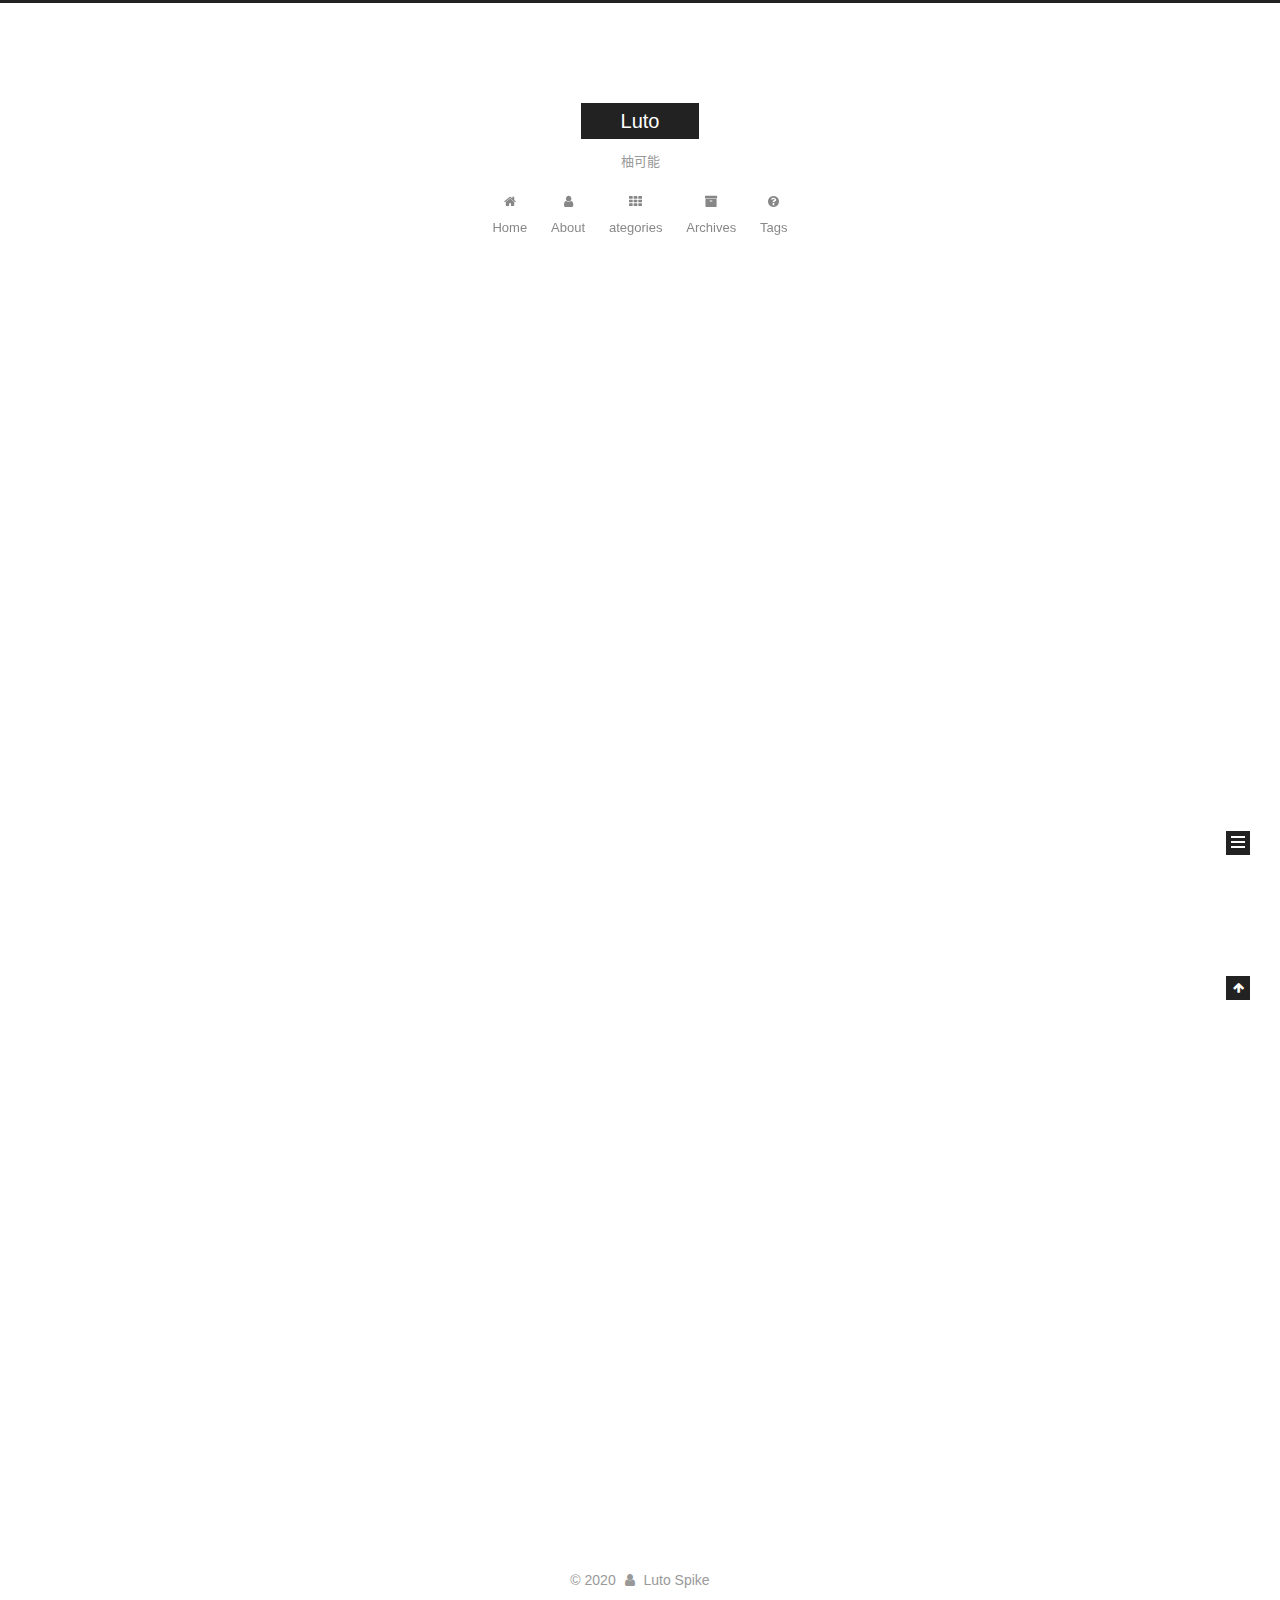
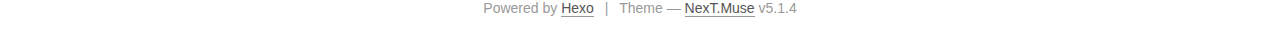
==== commit c04269db: "Site updated: 2020-04-21 11:26:45" ====
--- a/index.html
+++ b/index.html
@@ -187,12 +187,42 @@
         </li>
       
         
+        <li class="menu-item menu-item-about">
+          <a href="/about/%20" rel="section">
+            
+              <i class="menu-item-icon fa fa-fw fa-user"></i> <br />
+            
+            About
+          </a>
+        </li>
+      
+        
+        <li class="menu-item menu-item-ategories">
+          <a href="/categories/%20" rel="section">
+            
+              <i class="menu-item-icon fa fa-fw fa-th"></i> <br />
+            
+            ategories
+          </a>
+        </li>
+      
+        
         <li class="menu-item menu-item-archives">
           <a href="/archives/%20" rel="section">
             
               <i class="menu-item-icon fa fa-fw fa-archive"></i> <br />
             
             Archives
+          </a>
+        </li>
+      
+        
+        <li class="menu-item menu-item-tags">
+          <a href="/tags" rel="section">
+            
+              <i class="menu-item-icon fa fa-fw fa-question-circle"></i> <br />
+            
+            Tags
           </a>
         </li>
       
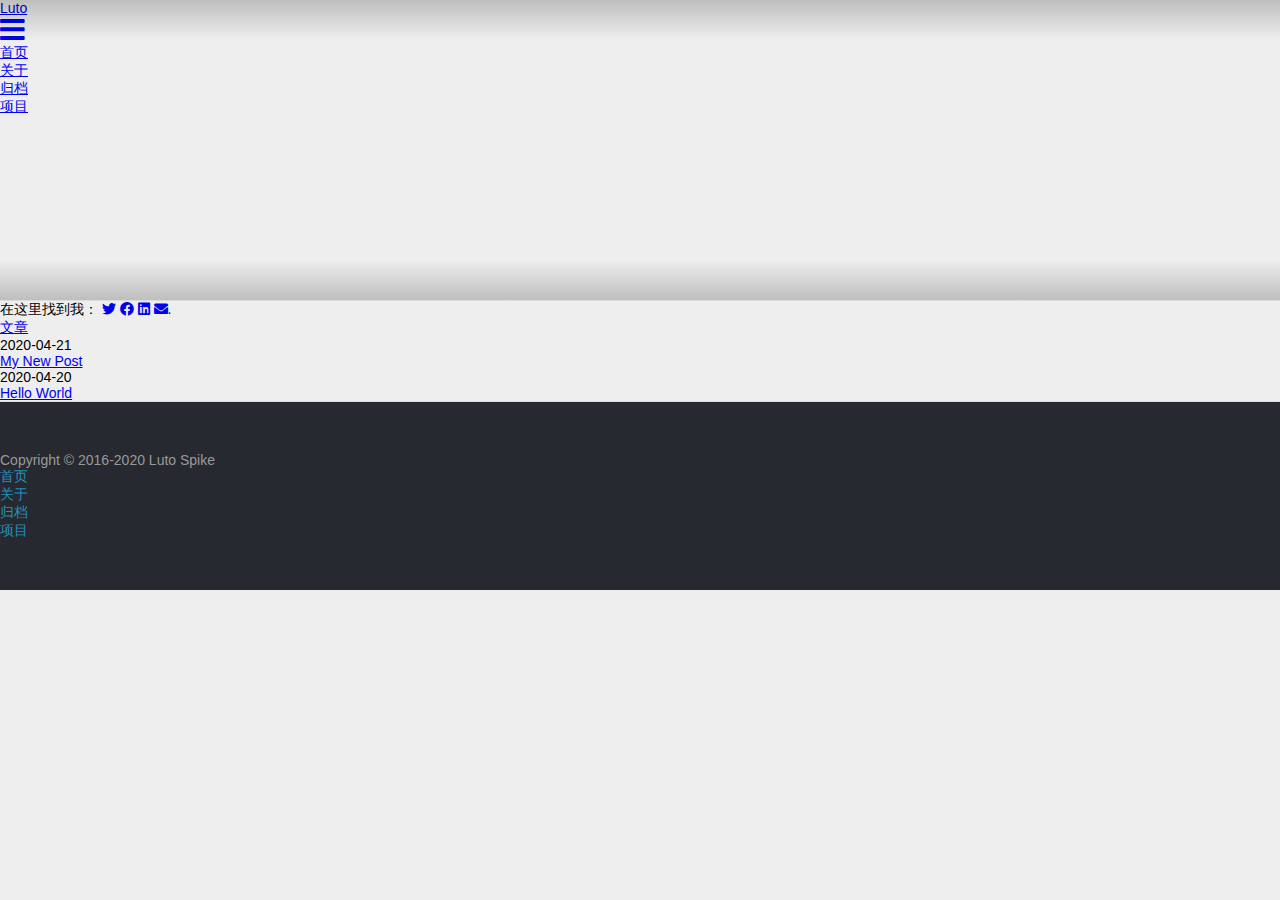
==== commit 3965dbcf: "Site updated: 2020-04-21 12:14:41" ====
--- a/index.html
+++ b/index.html
@@ -1,769 +1,241 @@
 <!DOCTYPE html>
-
-
-
-  
-
-
-<html class="theme-next muse use-motion" lang="zh-CN">
+<html lang=zh>
 <head>
-  <meta charset="UTF-8"/>
-<meta http-equiv="X-UA-Compatible" content="IE=edge" />
-<meta name="viewport" content="width=device-width, initial-scale=1, maximum-scale=1"/>
-<meta name="theme-color" content="#222">
-
-
-
-
-
-
-
-
-
-<meta http-equiv="Cache-Control" content="no-transform" />
-<meta http-equiv="Cache-Control" content="no-siteapp" />
-
-
-
-
-
-
-
-
-
-
-
-
-
-
-
-
-  
-  
-  <link href="/lib/fancybox/source/jquery.fancybox.css?v=2.1.5" rel="stylesheet" type="text/css" />
-
-
-
-
-
-
-
-<link href="/lib/font-awesome/css/font-awesome.min.css?v=4.6.2" rel="stylesheet" type="text/css" />
-
-<link href="/css/main.css?v=5.1.4" rel="stylesheet" type="text/css" />
-
-
-  <link rel="apple-touch-icon" sizes="180x180" href="/images/apple-touch-icon-next.png?v=5.1.4">
-
-
-  <link rel="icon" type="image/png" sizes="32x32" href="/images/favicon-32x32-next.png?v=5.1.4">
-
-
-  <link rel="icon" type="image/png" sizes="16x16" href="/images/favicon-16x16-next.png?v=5.1.4">
-
-
-  <link rel="mask-icon" href="/images/logo.svg?v=5.1.4" color="#222">
-
-
-
-
-
-  <meta name="keywords" content="Hexo, NexT" />
-
-
-
-
-
-
-
-
-
-
-<meta property="og:type" content="website">
+    <!-- so meta -->
+    <meta charset="utf-8">
+    <meta http-equiv="X-UA-Compatible" content="IE=edge">
+    <meta name="HandheldFriendly" content="True">
+    <meta name="viewport" content="width=device-width, initial-scale=1, maximum-scale=1" />
+    <meta property="og:type" content="website">
 <meta property="og:title" content="Luto">
 <meta property="og:url" content="http://yoursite.com/index.html">
 <meta property="og:site_name" content="Luto">
 <meta property="og:locale" content="zh_CN">
 <meta property="article:author" content="Luto Spike">
 <meta name="twitter:card" content="summary">
-
-
-
-<script type="text/javascript" id="hexo.configurations">
-  var NexT = window.NexT || {};
-  var CONFIG = {
-    root: '/',
-    scheme: 'Muse',
-    version: '5.1.4',
-    sidebar: {"position":"left","display":"post","offset":12,"b2t":false,"scrollpercent":false,"onmobile":false},
-    fancybox: true,
-    tabs: true,
-    motion: {"enable":true,"async":false,"transition":{"post_block":"fadeIn","post_header":"slideDownIn","post_body":"slideDownIn","coll_header":"slideLeftIn","sidebar":"slideUpIn"}},
-    duoshuo: {
-      userId: '0',
-      author: 'Author'
-    },
-    algolia: {
-      applicationID: '',
-      apiKey: '',
-      indexName: '',
-      hits: {"per_page":10},
-      labels: {"input_placeholder":"Search for Posts","hits_empty":"We didn't find any results for the search: ${query}","hits_stats":"${hits} results found in ${time} ms"}
-    }
-  };
-</script>
-
-
-
-  <link rel="canonical" href="http://yoursite.com/"/>
-
-
-
-
-
-  <title>Luto</title>
-  
-
-
-
-
-
-
-
-
+    
+    
+        
+          
+              <link rel="shortcut icon" href="/images/favicon.ico">
+          
+        
+        
+          
+            <link rel="icon" type="image/png" href="/images/favicon-192x192.png" sizes="192x192">
+          
+        
+        
+          
+            <link rel="apple-touch-icon" sizes="180x180" href="/images/apple-touch-icon.png">
+          
+        
+    
+    <!-- title -->
+    <title>Luto</title>
+    <!-- styles -->
+    
+<link rel="stylesheet" href="/css/style.css">
+
+    <!-- persian styles -->
+    
+      
+<link rel="stylesheet" href="/css/rtl.css">
+
+    
+    <!-- rss -->
+    
+    
 <meta name="generator" content="Hexo 4.2.0"></head>
 
-<body itemscope itemtype="http://schema.org/WebPage" lang="zh-CN">
-
-  
-  
-    
-  
-
-  <div class="container sidebar-position-left 
-  page-home">
-    <div class="headband"></div>
-
-    <header id="header" class="header" itemscope itemtype="http://schema.org/WPHeader">
-      <div class="header-inner"><div class="site-brand-wrapper">
-  <div class="site-meta ">
-    
-
-    <div class="custom-logo-site-title">
-      <a href="/"  class="brand" rel="start">
-        <span class="logo-line-before"><i></i></span>
-        <span class="site-title">Luto</span>
-        <span class="logo-line-after"><i></i></span>
-      </a>
-    </div>
-      
-        <p class="site-subtitle">柚可能</p>
-      
+<body class="max-width mx-auto px3 ltr">
+    
+    <div class="content index py4">
+        
+          <header id="header">
+  <a href="/">
+  
+    
+      <div id="logo" style="background-image: url(/images/logo.png);"></div>
+    
+  
+    <div id="title">
+      <h1>Luto</h1>
+    </div>
+  </a>
+  <div id="nav">
+    <ul>
+      <li class="icon">
+        <a href="#"><i class="fas fa-bars fa-2x"></i></a>
+      </li>
+       
+        <li><a href="/">首页</a></li>
+       
+        <li><a href="/about/">关于</a></li>
+       
+        <li><a href="/archives/">归档</a></li>
+       
+        <li><a href="/projects_url">项目</a></li>
+      
+    </ul>
   </div>
-
-  <div class="site-nav-toggle">
-    <button>
-      <span class="btn-bar"></span>
-      <span class="btn-bar"></span>
-      <span class="btn-bar"></span>
-    </button>
+</header>
+
+        
+        <section id="about">
+  
+  
+    <p>
+      在这里找到我：
+      
+      
+      
+        
+          <a class="icon" target="_blank" rel="noopener" href="/">
+            <i class="fab fa-twitter"></i><!--
+      ---></a><!--
+    ---><!--
+    --->  
+        
+      
+        
+          <a class="icon" target="_blank" rel="noopener" href="/">
+            <i class="fab fa-facebook"></i><!--
+      ---></a><!--
+    ---><!--
+    --->  
+        
+      
+        
+          <a class="icon" target="_blank" rel="noopener" href="/">
+            <i class="fab fa-linkedin"></i><!--
+      ---></a><!--
+    ---><!--
+    --->   
+        
+      
+        
+          <a class="icon" target="_blank" rel="noopener" href="mailto:name@email.com">
+            <i class="fas fa-envelope"></i><!--
+      ---></a><!--
+      ---><!--
+    --->.
+        
+      
+    </p>
+  
+</section>
+
+<section id="writing">
+  <span class="h1"><a href="/archives">文章</a></span>
+  
+  <ul class="post-list">
+    
+    
+      
+    
+    
+      <li class="post-item">
+        
+    <div class="meta">
+      
+        
+          <time datetime="2020-04-20T17:04:54.000Z" itemprop="datePublished">2020-04-21</time>
+        
+      
+    </div>
+
+
+        <span>
+    
+        <a class="" href="/2020/04/21/My-New-Post/">My New Post</a>
+    
+
+
+</span>
+      </li>
+    
+      <li class="post-item">
+        
+    <div class="meta">
+      
+        
+          <time datetime="2020-04-20T15:28:25.112Z" itemprop="datePublished">2020-04-20</time>
+        
+      
+    </div>
+
+
+        <span>
+    
+        <a class="" href="/2020/04/20/hello-world/">Hello World</a>
+    
+
+
+</span>
+      </li>
+    
+  </ul>
+  
+</section>
+
+
+
+        
+        <footer id="footer">
+  <div class="footer-left">
+    Copyright &copy;
+    
+    
+    2016-2020
+    Luto Spike
   </div>
-</div>
-
-<nav class="site-nav">
-  
-
-  
-    <ul id="menu" class="menu">
-      
-        
-        <li class="menu-item menu-item-home">
-          <a href="/%20" rel="section">
-            
-              <i class="menu-item-icon fa fa-fw fa-home"></i> <br />
-            
-            Home
-          </a>
-        </li>
-      
-        
-        <li class="menu-item menu-item-about">
-          <a href="/about/%20" rel="section">
-            
-              <i class="menu-item-icon fa fa-fw fa-user"></i> <br />
-            
-            About
-          </a>
-        </li>
-      
-        
-        <li class="menu-item menu-item-ategories">
-          <a href="/categories/%20" rel="section">
-            
-              <i class="menu-item-icon fa fa-fw fa-th"></i> <br />
-            
-            ategories
-          </a>
-        </li>
-      
-        
-        <li class="menu-item menu-item-archives">
-          <a href="/archives/%20" rel="section">
-            
-              <i class="menu-item-icon fa fa-fw fa-archive"></i> <br />
-            
-            Archives
-          </a>
-        </li>
-      
-        
-        <li class="menu-item menu-item-tags">
-          <a href="/tags" rel="section">
-            
-              <i class="menu-item-icon fa fa-fw fa-question-circle"></i> <br />
-            
-            Tags
-          </a>
-        </li>
-      
-
-      
-    </ul>
-  
-
-  
-</nav>
-
-
-
- </div>
-    </header>
-
-    <main id="main" class="main">
-      <div class="main-inner">
-        <div class="content-wrap">
-          <div id="content" class="content">
-            
-  <section id="posts" class="posts-expand">
-    
-      
-
-  
-
-  
-  
-  
-
-  <article class="post post-type-normal" itemscope itemtype="http://schema.org/Article">
-  
-  
-  
-  <div class="post-block">
-    <link itemprop="mainEntityOfPage" href="http://yoursite.com/2020/04/21/My-New-Post/">
-
-    <span hidden itemprop="author" itemscope itemtype="http://schema.org/Person">
-      <meta itemprop="name" content="Luto Spike">
-      <meta itemprop="description" content="">
-      <meta itemprop="image" content="/images/avatar.gif">
-    </span>
-
-    <span hidden itemprop="publisher" itemscope itemtype="http://schema.org/Organization">
-      <meta itemprop="name" content="Luto">
-    </span>
-
-    
-      <header class="post-header">
-
-        
-        
-          <h1 class="post-title" itemprop="name headline">
-                
-                <a class="post-title-link" href="/2020/04/21/My-New-Post/" itemprop="url">My New Post</a></h1>
-        
-
-        <div class="post-meta">
-          <span class="post-time">
-            
-              <span class="post-meta-item-icon">
-                <i class="fa fa-calendar-o"></i>
-              </span>
-              
-                <span class="post-meta-item-text">Posted on</span>
-              
-              <time title="Post created" itemprop="dateCreated datePublished" datetime="2020-04-21T01:04:54+08:00">
-                2020-04-21
-              </time>
-            
-
-            
-
-            
-          </span>
-
-          
-
-          
-            
-          
-
-          
-          
-
-          
-
-          
-
-          
-
-        </div>
-      </header>
-    
-
-    
-    
-    
-    <div class="post-body" itemprop="articleBody">
-
-      
-      
-
-      
-        
-          
-            
-          
-        
-      
-    </div>
-    
-    
-    
-
-    
-
-    
-
-    
-
-    <footer class="post-footer">
-      
-
-      
-
-      
-
-      
-      
-        <div class="post-eof"></div>
-      
-    </footer>
+  <div class="footer-right">
+    <nav>
+      <ul>
+         
+          <li><a href="/">首页</a></li>
+         
+          <li><a href="/about/">关于</a></li>
+         
+          <li><a href="/archives/">归档</a></li>
+         
+          <li><a href="/projects_url">项目</a></li>
+        
+      </ul>
+    </nav>
   </div>
-  
-  
-  
-  </article>
-
-
-    
-      
-
-  
-
-  
-  
-  
-
-  <article class="post post-type-normal" itemscope itemtype="http://schema.org/Article">
-  
-  
-  
-  <div class="post-block">
-    <link itemprop="mainEntityOfPage" href="http://yoursite.com/2020/04/20/hello-world/">
-
-    <span hidden itemprop="author" itemscope itemtype="http://schema.org/Person">
-      <meta itemprop="name" content="Luto Spike">
-      <meta itemprop="description" content="">
-      <meta itemprop="image" content="/images/avatar.gif">
-    </span>
-
-    <span hidden itemprop="publisher" itemscope itemtype="http://schema.org/Organization">
-      <meta itemprop="name" content="Luto">
-    </span>
-
-    
-      <header class="post-header">
-
-        
-        
-          <h1 class="post-title" itemprop="name headline">
-                
-                <a class="post-title-link" href="/2020/04/20/hello-world/" itemprop="url">Hello World</a></h1>
-        
-
-        <div class="post-meta">
-          <span class="post-time">
-            
-              <span class="post-meta-item-icon">
-                <i class="fa fa-calendar-o"></i>
-              </span>
-              
-                <span class="post-meta-item-text">Posted on</span>
-              
-              <time title="Post created" itemprop="dateCreated datePublished" datetime="2020-04-20T23:28:25+08:00">
-                2020-04-20
-              </time>
-            
-
-            
-
-            
-          </span>
-
-          
-
-          
-            
-          
-
-          
-          
-
-          
-
-          
-
-          
-
-        </div>
-      </header>
-    
-
-    
-    
-    
-    <div class="post-body" itemprop="articleBody">
-
-      
-      
-
-      
-        
-          
-            <p>Welcome to <a href="https://hexo.io/" target="_blank" rel="noopener">Hexo</a>! This is your very first post. Check <a href="https://hexo.io/docs/" target="_blank" rel="noopener">documentation</a> for more info. If you get any problems when using Hexo, you can find the answer in <a href="https://hexo.io/docs/troubleshooting.html" target="_blank" rel="noopener">troubleshooting</a> or you can ask me on <a href="https://github.com/hexojs/hexo/issues" target="_blank" rel="noopener">GitHub</a>.</p>
-<h2 id="Quick-Start"><a href="#Quick-Start" class="headerlink" title="Quick Start"></a>Quick Start</h2><h3 id="Create-a-new-post"><a href="#Create-a-new-post" class="headerlink" title="Create a new post"></a>Create a new post</h3><figure class="highlight bash"><table><tr><td class="gutter"><pre><span class="line">1</span><br></pre></td><td class="code"><pre><span class="line">$ hexo new <span class="string">"My New Post"</span></span><br></pre></td></tr></table></figure>
-
-<p>More info: <a href="https://hexo.io/docs/writing.html" target="_blank" rel="noopener">Writing</a></p>
-<h3 id="Run-server"><a href="#Run-server" class="headerlink" title="Run server"></a>Run server</h3><figure class="highlight bash"><table><tr><td class="gutter"><pre><span class="line">1</span><br></pre></td><td class="code"><pre><span class="line">$ hexo server</span><br></pre></td></tr></table></figure>
-
-<p>More info: <a href="https://hexo.io/docs/server.html" target="_blank" rel="noopener">Server</a></p>
-<h3 id="Generate-static-files"><a href="#Generate-static-files" class="headerlink" title="Generate static files"></a>Generate static files</h3><figure class="highlight bash"><table><tr><td class="gutter"><pre><span class="line">1</span><br></pre></td><td class="code"><pre><span class="line">$ hexo generate</span><br></pre></td></tr></table></figure>
-
-<p>More info: <a href="https://hexo.io/docs/generating.html" target="_blank" rel="noopener">Generating</a></p>
-<h3 id="Deploy-to-remote-sites"><a href="#Deploy-to-remote-sites" class="headerlink" title="Deploy to remote sites"></a>Deploy to remote sites</h3><figure class="highlight bash"><table><tr><td class="gutter"><pre><span class="line">1</span><br></pre></td><td class="code"><pre><span class="line">$ hexo deploy</span><br></pre></td></tr></table></figure>
-
-<p>More info: <a href="https://hexo.io/docs/one-command-deployment.html" target="_blank" rel="noopener">Deployment</a></p>
-
-          
-        
-      
-    </div>
-    
-    
-    
-
-    
-
-    
-
-    
-
-    <footer class="post-footer">
-      
-
-      
-
-      
-
-      
-      
-        <div class="post-eof"></div>
-      
-    </footer>
-  </div>
-  
-  
-  
-  </article>
-
-
-    
-  </section>
-
-  
-
-
-          </div>
-          
-
-
-          
-
-        </div>
-        
-          
-  
-  <div class="sidebar-toggle">
-    <div class="sidebar-toggle-line-wrap">
-      <span class="sidebar-toggle-line sidebar-toggle-line-first"></span>
-      <span class="sidebar-toggle-line sidebar-toggle-line-middle"></span>
-      <span class="sidebar-toggle-line sidebar-toggle-line-last"></span>
-    </div>
-  </div>
-
-  <aside id="sidebar" class="sidebar">
-    
-    <div class="sidebar-inner">
-
-      
-
-      
-
-      <section class="site-overview-wrap sidebar-panel sidebar-panel-active">
-        <div class="site-overview">
-          <div class="site-author motion-element" itemprop="author" itemscope itemtype="http://schema.org/Person">
-            
-              <p class="site-author-name" itemprop="name">Luto Spike</p>
-              <p class="site-description motion-element" itemprop="description"></p>
-          </div>
-
-          <nav class="site-state motion-element">
-
-            
-              <div class="site-state-item site-state-posts">
-              
-                <a href="/archives/%20%7C%7C%20archive">
-              
-                  <span class="site-state-item-count">2</span>
-                  <span class="site-state-item-name">posts</span>
-                </a>
-              </div>
-            
-
-            
-
-            
-
-          </nav>
-
-          
-
-          
-
-          
-          
-
-          
-          
-
-          
-
-        </div>
-      </section>
-
-      
-
-      
-
-    </div>
-  </aside>
-
-
-        
-      </div>
-    </main>
-
-    <footer id="footer" class="footer">
-      <div class="footer-inner">
-        <div class="copyright">&copy; <span itemprop="copyrightYear">2020</span>
-  <span class="with-love">
-    <i class="fa fa-user"></i>
-  </span>
-  <span class="author" itemprop="copyrightHolder">Luto Spike</span>
-
-  
-</div>
-
-
-  <div class="powered-by">Powered by <a class="theme-link" target="_blank" href="https://hexo.io">Hexo</a></div>
-
-
-
-  <span class="post-meta-divider">|</span>
-
-
-
-  <div class="theme-info">Theme &mdash; <a class="theme-link" target="_blank" href="https://github.com/iissnan/hexo-theme-next">NexT.Muse</a> v5.1.4</div>
-
-
-
-
-        
-
-
-
-
-
-
-
-        
-      </div>
-    </footer>
-
-    
-      <div class="back-to-top">
-        <i class="fa fa-arrow-up"></i>
-        
-      </div>
-    
-
-    
-
-  </div>
-
-  
-
-<script type="text/javascript">
-  if (Object.prototype.toString.call(window.Promise) !== '[object Function]') {
-    window.Promise = null;
-  }
-</script>
-
-
-
-
-
-
-
-
-
-  
-
-
-
-
-
-
-
-
-
-
-
-
-  
-  
-    <script type="text/javascript" src="/lib/jquery/index.js?v=2.1.3"></script>
-  
-
-  
-  
-    <script type="text/javascript" src="/lib/fastclick/lib/fastclick.min.js?v=1.0.6"></script>
-  
-
-  
-  
-    <script type="text/javascript" src="/lib/jquery_lazyload/jquery.lazyload.js?v=1.9.7"></script>
-  
-
-  
-  
-    <script type="text/javascript" src="/lib/velocity/velocity.min.js?v=1.2.1"></script>
-  
-
-  
-  
-    <script type="text/javascript" src="/lib/velocity/velocity.ui.min.js?v=1.2.1"></script>
-  
-
-  
-  
-    <script type="text/javascript" src="/lib/fancybox/source/jquery.fancybox.pack.js?v=2.1.5"></script>
-  
-
-
-  
-
-
-  <script type="text/javascript" src="/js/src/utils.js?v=5.1.4"></script>
-
-  <script type="text/javascript" src="/js/src/motion.js?v=5.1.4"></script>
-
-
-
-  
-  
-
-  
-
-  
-
-
-  <script type="text/javascript" src="/js/src/bootstrap.js?v=5.1.4"></script>
-
-
-
-  
-
-
-  
-
-
-
-
-	
-
-
-
-
-
-  
-
-
-
-
-
-  
-
-
-
-
-
-
-
-
-
-
-
-
-  
-
-
-
-
-
-  
-
-  
-
-  
-
-  
-  
-
-  
-
-  
-
-  
+</footer>
+
+    </div>
+    <!-- styles -->
+
+<link rel="stylesheet" href="/lib/font-awesome/css/all.min.css">
+
+
+<link rel="stylesheet" href="/lib/justified-gallery/css/justifiedGallery.min.css">
+
+
+    <!-- jquery -->
+
+<script src="/lib/jquery/jquery.min.js"></script>
+
+
+<script src="/lib/justified-gallery/js/jquery.justifiedGallery.min.js"></script>
+
+<!-- clipboard -->
+
+
+<script src="/js/main.js"></script>
+
+<!-- search -->
+
+<!-- Google Analytics -->
+
+<!-- Baidu Analytics -->
+
+<!-- Disqus Comments -->
+
 
 </body>
 </html>
--- a/css/style.css
+++ b/css/style.css
@@ -0,0 +1,1374 @@
+body {
+  width: 100%;
+}
+body:before,
+body:after {
+  content: "";
+  display: table;
+}
+body:after {
+  clear: both;
+}
+html,
+body,
+div,
+span,
+applet,
+object,
+iframe,
+h1,
+h2,
+h3,
+h4,
+h5,
+h6,
+p,
+blockquote,
+pre,
+a,
+abbr,
+acronym,
+address,
+big,
+cite,
+code,
+del,
+dfn,
+em,
+img,
+ins,
+kbd,
+q,
+s,
+samp,
+small,
+strike,
+strong,
+sub,
+sup,
+tt,
+var,
+dl,
+dt,
+dd,
+ol,
+ul,
+li,
+fieldset,
+form,
+label,
+legend,
+table,
+caption,
+tbody,
+tfoot,
+thead,
+tr,
+th,
+td {
+  margin: 0;
+  padding: 0;
+  border: 0;
+  outline: 0;
+  font-weight: inherit;
+  font-style: inherit;
+  font-family: inherit;
+  font-size: 100%;
+  vertical-align: baseline;
+}
+body {
+  line-height: 1;
+  color: #000;
+  background: #fff;
+}
+ol,
+ul {
+  list-style: none;
+}
+table {
+  border-collapse: separate;
+  border-spacing: 0;
+  vertical-align: middle;
+}
+caption,
+th,
+td {
+  text-align: left;
+  font-weight: normal;
+  vertical-align: middle;
+}
+a img {
+  border: none;
+}
+input,
+button {
+  margin: 0;
+  padding: 0;
+}
+input::-moz-focus-inner,
+button::-moz-focus-inner {
+  border: 0;
+  padding: 0;
+}
+@font-face {
+  font-family: FontAwesome;
+  font-style: normal;
+  font-weight: normal;
+  src: url("fonts/fontawesome-webfont.eot?v=#4.0.3");
+  src: url("fonts/fontawesome-webfont.eot?#iefix&v=#4.0.3") format("embedded-opentype"), url("fonts/fontawesome-webfont.woff?v=#4.0.3") format("woff"), url("fonts/fontawesome-webfont.ttf?v=#4.0.3") format("truetype"), url("fonts/fontawesome-webfont.svg#fontawesomeregular?v=#4.0.3") format("svg");
+}
+html,
+body,
+#container {
+  height: 100%;
+}
+body {
+  background: #eee;
+  font: 14px -apple-system, BlinkMacSystemFont, "Segoe UI", "Roboto", "Oxygen", "Ubuntu", "Cantarell", "Fira Sans", "Droid Sans", "Helvetica Neue", sans-serif;
+  -webkit-text-size-adjust: 100%;
+}
+.outer {
+  max-width: 1220px;
+  margin: 0 auto;
+  padding: 0 20px;
+}
+.outer:before,
+.outer:after {
+  content: "";
+  display: table;
+}
+.outer:after {
+  clear: both;
+}
+.inner {
+  display: inline;
+  float: left;
+  width: 98.33333333333333%;
+  margin: 0 0.833333333333333%;
+}
+.left,
+.alignleft {
+  float: left;
+}
+.right,
+.alignright {
+  float: right;
+}
+.clear {
+  clear: both;
+}
+#container {
+  position: relative;
+}
+.mobile-nav-on {
+  overflow: hidden;
+}
+#wrap {
+  height: 100%;
+  width: 100%;
+  position: absolute;
+  top: 0;
+  left: 0;
+  -webkit-transition: 0.2s ease-out;
+  -moz-transition: 0.2s ease-out;
+  -ms-transition: 0.2s ease-out;
+  transition: 0.2s ease-out;
+  z-index: 1;
+  background: #eee;
+}
+.mobile-nav-on #wrap {
+  left: 280px;
+}
+@media screen and (min-width: 768px) {
+  #main {
+    display: inline;
+    float: left;
+    width: 73.33333333333333%;
+    margin: 0 0.833333333333333%;
+  }
+}
+.article-date,
+.article-category-link,
+.archive-year,
+.widget-title {
+  text-decoration: none;
+  text-transform: uppercase;
+  letter-spacing: 2px;
+  color: #999;
+  margin-bottom: 1em;
+  margin-left: 5px;
+  line-height: 1em;
+  text-shadow: 0 1px #fff;
+  font-weight: bold;
+}
+.article-inner,
+.archive-article-inner {
+  background: #fff;
+  -webkit-box-shadow: 1px 2px 3px #ddd;
+  box-shadow: 1px 2px 3px #ddd;
+  border: 1px solid #ddd;
+  border-radius: 3px;
+}
+.article-entry h1,
+.widget h1 {
+  font-size: 2em;
+}
+.article-entry h2,
+.widget h2 {
+  font-size: 1.5em;
+}
+.article-entry h3,
+.widget h3 {
+  font-size: 1.3em;
+}
+.article-entry h4,
+.widget h4 {
+  font-size: 1.2em;
+}
+.article-entry h5,
+.widget h5 {
+  font-size: 1em;
+}
+.article-entry h6,
+.widget h6 {
+  font-size: 1em;
+  color: #999;
+}
+.article-entry hr,
+.widget hr {
+  border: 1px dashed #ddd;
+}
+.article-entry strong,
+.widget strong {
+  font-weight: bold;
+}
+.article-entry em,
+.widget em,
+.article-entry cite,
+.widget cite {
+  font-style: italic;
+}
+.article-entry sup,
+.widget sup,
+.article-entry sub,
+.widget sub {
+  font-size: 0.75em;
+  line-height: 0;
+  position: relative;
+  vertical-align: baseline;
+}
+.article-entry sup,
+.widget sup {
+  top: -0.5em;
+}
+.article-entry sub,
+.widget sub {
+  bottom: -0.2em;
+}
+.article-entry small,
+.widget small {
+  font-size: 0.85em;
+}
+.article-entry acronym,
+.widget acronym,
+.article-entry abbr,
+.widget abbr {
+  border-bottom: 1px dotted;
+}
+.article-entry ul,
+.widget ul,
+.article-entry ol,
+.widget ol,
+.article-entry dl,
+.widget dl {
+  margin: 0 20px;
+  line-height: 1.6em;
+}
+.article-entry ul ul,
+.widget ul ul,
+.article-entry ol ul,
+.widget ol ul,
+.article-entry ul ol,
+.widget ul ol,
+.article-entry ol ol,
+.widget ol ol {
+  margin-top: 0;
+  margin-bottom: 0;
+}
+.article-entry ul,
+.widget ul {
+  list-style: disc;
+}
+.article-entry ol,
+.widget ol {
+  list-style: decimal;
+}
+.article-entry dt,
+.widget dt {
+  font-weight: bold;
+}
+#header {
+  height: 300px;
+  position: relative;
+  border-bottom: 1px solid #ddd;
+}
+#header:before,
+#header:after {
+  content: "";
+  position: absolute;
+  left: 0;
+  right: 0;
+  height: 40px;
+}
+#header:before {
+  top: 0;
+  background: -webkit-linear-gradient(rgba(0,0,0,0.2), transparent);
+  background: -moz-linear-gradient(rgba(0,0,0,0.2), transparent);
+  background: -ms-linear-gradient(rgba(0,0,0,0.2), transparent);
+  background: linear-gradient(rgba(0,0,0,0.2), transparent);
+}
+#header:after {
+  bottom: 0;
+  background: -webkit-linear-gradient(transparent, rgba(0,0,0,0.2));
+  background: -moz-linear-gradient(transparent, rgba(0,0,0,0.2));
+  background: -ms-linear-gradient(transparent, rgba(0,0,0,0.2));
+  background: linear-gradient(transparent, rgba(0,0,0,0.2));
+}
+#header-outer {
+  height: 100%;
+  position: relative;
+}
+#header-inner {
+  position: relative;
+  overflow: hidden;
+}
+#banner {
+  position: absolute;
+  top: 0;
+  left: 0;
+  width: 100%;
+  height: 100%;
+  background: url("images/banner.jpg") center #000;
+  -webkit-background-size: cover;
+  -moz-background-size: cover;
+  background-size: cover;
+  z-index: -1;
+}
+#header-title {
+  text-align: center;
+  height: 40px;
+  position: absolute;
+  top: 50%;
+  left: 0;
+  margin-top: -20px;
+}
+#logo,
+#subtitle {
+  text-decoration: none;
+  color: #fff;
+  font-weight: 300;
+  text-shadow: 0 1px 4px rgba(0,0,0,0.3);
+}
+#logo {
+  font-size: 40px;
+  line-height: 40px;
+  letter-spacing: 2px;
+}
+#subtitle {
+  font-size: 16px;
+  line-height: 16px;
+  letter-spacing: 1px;
+}
+#subtitle-wrap {
+  margin-top: 16px;
+}
+#main-nav {
+  float: left;
+  margin-left: -15px;
+}
+.nav-icon,
+.main-nav-link {
+  float: left;
+  color: #fff;
+  opacity: 0.6;
+  text-decoration: none;
+  text-shadow: 0 1px rgba(0,0,0,0.2);
+  -webkit-transition: opacity 0.2s;
+  -moz-transition: opacity 0.2s;
+  -ms-transition: opacity 0.2s;
+  transition: opacity 0.2s;
+  display: block;
+  padding: 20px 15px;
+}
+.nav-icon:hover,
+.main-nav-link:hover {
+  opacity: 1;
+}
+.nav-icon {
+  font-family: FontAwesome;
+  text-align: center;
+  font-size: 14px;
+  width: 14px;
+  height: 14px;
+  padding: 20px 15px;
+  position: relative;
+  cursor: pointer;
+}
+.main-nav-link {
+  font-weight: 300;
+  letter-spacing: 1px;
+}
+@media screen and (max-width: 479px) {
+  .main-nav-link {
+    display: none;
+  }
+}
+#main-nav-toggle {
+  display: none;
+}
+#main-nav-toggle:before {
+  content: "\f0c9";
+}
+@media screen and (max-width: 479px) {
+  #main-nav-toggle {
+    display: block;
+  }
+}
+#sub-nav {
+  float: right;
+  margin-right: -15px;
+}
+#nav-rss-link:before {
+  content: "\f09e";
+}
+#nav-search-btn:before {
+  content: "\f002";
+}
+#search-form-wrap {
+  position: absolute;
+  top: 15px;
+  width: 150px;
+  height: 30px;
+  right: -150px;
+  opacity: 0;
+  -webkit-transition: 0.2s ease-out;
+  -moz-transition: 0.2s ease-out;
+  -ms-transition: 0.2s ease-out;
+  transition: 0.2s ease-out;
+}
+#search-form-wrap.on {
+  opacity: 1;
+  right: 0;
+}
+@media screen and (max-width: 479px) {
+  #search-form-wrap {
+    width: 100%;
+    right: -100%;
+  }
+}
+.search-form {
+  position: absolute;
+  top: 0;
+  left: 0;
+  right: 0;
+  background: #fff;
+  padding: 5px 15px;
+  border-radius: 15px;
+  -webkit-box-shadow: 0 0 10px rgba(0,0,0,0.3);
+  box-shadow: 0 0 10px rgba(0,0,0,0.3);
+}
+.search-form-input {
+  border: none;
+  background: none;
+  color: #555;
+  width: 100%;
+  font: 13px -apple-system, BlinkMacSystemFont, "Segoe UI", "Roboto", "Oxygen", "Ubuntu", "Cantarell", "Fira Sans", "Droid Sans", "Helvetica Neue", sans-serif;
+  outline: none;
+}
+.search-form-input::-webkit-search-results-decoration,
+.search-form-input::-webkit-search-cancel-button {
+  -webkit-appearance: none;
+}
+.search-form-submit {
+  position: absolute;
+  top: 50%;
+  right: 10px;
+  margin-top: -7px;
+  font: 13px FontAwesome;
+  border: none;
+  background: none;
+  color: #bbb;
+  cursor: pointer;
+}
+.search-form-submit:hover,
+.search-form-submit:focus {
+  color: #777;
+}
+.article {
+  margin: 50px 0;
+}
+.article-inner {
+  overflow: hidden;
+}
+.article-meta:before,
+.article-meta:after {
+  content: "";
+  display: table;
+}
+.article-meta:after {
+  clear: both;
+}
+.article-date {
+  float: left;
+}
+.article-category {
+  float: left;
+  line-height: 1em;
+  color: #ccc;
+  text-shadow: 0 1px #fff;
+  margin-left: 8px;
+}
+.article-category:before {
+  content: "\2022";
+}
+.article-category-link {
+  margin: 0 12px 1em;
+}
+.article-header {
+  padding: 20px 20px 0;
+}
+.article-title {
+  text-decoration: none;
+  font-size: 2em;
+  font-weight: bold;
+  color: #555;
+  line-height: 1.1em;
+  -webkit-transition: color 0.2s;
+  -moz-transition: color 0.2s;
+  -ms-transition: color 0.2s;
+  transition: color 0.2s;
+}
+a.article-title:hover {
+  color: #258fb8;
+}
+.article-entry {
+  color: #555;
+  padding: 0 20px;
+}
+.article-entry:before,
+.article-entry:after {
+  content: "";
+  display: table;
+}
+.article-entry:after {
+  clear: both;
+}
+.article-entry p,
+.article-entry table {
+  line-height: 1.6em;
+  margin: 1.6em 0;
+}
+.article-entry h1,
+.article-entry h2,
+.article-entry h3,
+.article-entry h4,
+.article-entry h5,
+.article-entry h6 {
+  font-weight: bold;
+}
+.article-entry h1,
+.article-entry h2,
+.article-entry h3,
+.article-entry h4,
+.article-entry h5,
+.article-entry h6 {
+  line-height: 1.1em;
+  margin: 1.1em 0;
+}
+.article-entry a {
+  color: #258fb8;
+  text-decoration: none;
+}
+.article-entry a:hover {
+  text-decoration: underline;
+}
+.article-entry ul,
+.article-entry ol,
+.article-entry dl {
+  margin-top: 1.6em;
+  margin-bottom: 1.6em;
+}
+.article-entry img,
+.article-entry video {
+  max-width: 100%;
+  height: auto;
+  display: block;
+  margin: auto;
+}
+.article-entry iframe {
+  border: none;
+}
+.article-entry table {
+  width: 100%;
+  border-collapse: collapse;
+  border-spacing: 0;
+}
+.article-entry th {
+  font-weight: bold;
+  border-bottom: 3px solid #ddd;
+  padding-bottom: 0.5em;
+}
+.article-entry td {
+  border-bottom: 1px solid #ddd;
+  padding: 10px 0;
+}
+.article-entry blockquote {
+  font-family: Georgia, "Times New Roman", serif;
+  font-size: 1.4em;
+  margin: 1.6em 20px;
+  text-align: center;
+}
+.article-entry blockquote footer {
+  font-size: 14px;
+  margin: 1.6em 0;
+  font-family: -apple-system, BlinkMacSystemFont, "Segoe UI", "Roboto", "Oxygen", "Ubuntu", "Cantarell", "Fira Sans", "Droid Sans", "Helvetica Neue", sans-serif;
+}
+.article-entry blockquote footer cite:before {
+  content: "—";
+  padding: 0 0.5em;
+}
+.article-entry .pullquote {
+  text-align: left;
+  width: 45%;
+  margin: 0;
+}
+.article-entry .pullquote.left {
+  margin-left: 0.5em;
+  margin-right: 1em;
+}
+.article-entry .pullquote.right {
+  margin-right: 0.5em;
+  margin-left: 1em;
+}
+.article-entry .caption {
+  color: #999;
+  display: block;
+  font-size: 0.9em;
+  margin-top: 0.5em;
+  position: relative;
+  text-align: center;
+}
+.article-entry .video-container {
+  position: relative;
+  padding-top: 56.25%;
+  height: 0;
+  overflow: hidden;
+}
+.article-entry .video-container iframe,
+.article-entry .video-container object,
+.article-entry .video-container embed {
+  position: absolute;
+  top: 0;
+  left: 0;
+  width: 100%;
+  height: 100%;
+  margin-top: 0;
+}
+.article-more-link a {
+  display: inline-block;
+  line-height: 1em;
+  padding: 6px 15px;
+  border-radius: 15px;
+  background: #eee;
+  color: #999;
+  text-shadow: 0 1px #fff;
+  text-decoration: none;
+}
+.article-more-link a:hover {
+  background: #258fb8;
+  color: #fff;
+  text-decoration: none;
+  text-shadow: 0 1px #1e7293;
+}
+.article-footer {
+  font-size: 0.85em;
+  line-height: 1.6em;
+  border-top: 1px solid #ddd;
+  padding-top: 1.6em;
+  margin: 0 20px 20px;
+}
+.article-footer:before,
+.article-footer:after {
+  content: "";
+  display: table;
+}
+.article-footer:after {
+  clear: both;
+}
+.article-footer a {
+  color: #999;
+  text-decoration: none;
+}
+.article-footer a:hover {
+  color: #555;
+}
+.article-tag-list-item {
+  float: left;
+  margin-right: 10px;
+}
+.article-tag-list-link:before {
+  content: "#";
+}
+.article-comment-link {
+  float: right;
+}
+.article-comment-link:before {
+  content: "\f075";
+  font-family: FontAwesome;
+  padding-right: 8px;
+}
+.article-share-link {
+  cursor: pointer;
+  float: right;
+  margin-left: 20px;
+}
+.article-share-link:before {
+  content: "\f064";
+  font-family: FontAwesome;
+  padding-right: 6px;
+}
+#article-nav {
+  position: relative;
+}
+#article-nav:before,
+#article-nav:after {
+  content: "";
+  display: table;
+}
+#article-nav:after {
+  clear: both;
+}
+@media screen and (min-width: 768px) {
+  #article-nav {
+    margin: 50px 0;
+  }
+  #article-nav:before {
+    width: 8px;
+    height: 8px;
+    position: absolute;
+    top: 50%;
+    left: 50%;
+    margin-top: -4px;
+    margin-left: -4px;
+    content: "";
+    border-radius: 50%;
+    background: #ddd;
+    -webkit-box-shadow: 0 1px 2px #fff;
+    box-shadow: 0 1px 2px #fff;
+  }
+}
+.article-nav-link-wrap {
+  text-decoration: none;
+  text-shadow: 0 1px #fff;
+  color: #999;
+  -webkit-box-sizing: border-box;
+  -moz-box-sizing: border-box;
+  box-sizing: border-box;
+  margin-top: 50px;
+  text-align: center;
+  display: block;
+}
+.article-nav-link-wrap:hover {
+  color: #555;
+}
+@media screen and (min-width: 768px) {
+  .article-nav-link-wrap {
+    width: 50%;
+    margin-top: 0;
+  }
+}
+@media screen and (min-width: 768px) {
+  #article-nav-newer {
+    float: left;
+    text-align: right;
+    padding-right: 20px;
+  }
+}
+@media screen and (min-width: 768px) {
+  #article-nav-older {
+    float: right;
+    text-align: left;
+    padding-left: 20px;
+  }
+}
+.article-nav-caption {
+  text-transform: uppercase;
+  letter-spacing: 2px;
+  color: #ddd;
+  line-height: 1em;
+  font-weight: bold;
+}
+#article-nav-newer .article-nav-caption {
+  margin-right: -2px;
+}
+.article-nav-title {
+  font-size: 0.85em;
+  line-height: 1.6em;
+  margin-top: 0.5em;
+}
+.article-share-box {
+  position: absolute;
+  display: none;
+  background: #fff;
+  -webkit-box-shadow: 1px 2px 10px rgba(0,0,0,0.2);
+  box-shadow: 1px 2px 10px rgba(0,0,0,0.2);
+  border-radius: 3px;
+  margin-left: -145px;
+  overflow: hidden;
+  z-index: 1;
+}
+.article-share-box.on {
+  display: block;
+}
+.article-share-input {
+  width: 100%;
+  background: none;
+  -webkit-box-sizing: border-box;
+  -moz-box-sizing: border-box;
+  box-sizing: border-box;
+  font: 14px -apple-system, BlinkMacSystemFont, "Segoe UI", "Roboto", "Oxygen", "Ubuntu", "Cantarell", "Fira Sans", "Droid Sans", "Helvetica Neue", sans-serif;
+  padding: 0 15px;
+  color: #555;
+  outline: none;
+  border: 1px solid #ddd;
+  border-radius: 3px 3px 0 0;
+  height: 36px;
+  line-height: 36px;
+}
+.article-share-links {
+  background: #eee;
+}
+.article-share-links:before,
+.article-share-links:after {
+  content: "";
+  display: table;
+}
+.article-share-links:after {
+  clear: both;
+}
+.article-share-twitter,
+.article-share-facebook,
+.article-share-pinterest,
+.article-share-google {
+  width: 50px;
+  height: 36px;
+  display: block;
+  float: left;
+  position: relative;
+  color: #999;
+  text-shadow: 0 1px #fff;
+}
+.article-share-twitter:before,
+.article-share-facebook:before,
+.article-share-pinterest:before,
+.article-share-google:before {
+  font-size: 20px;
+  font-family: FontAwesome;
+  width: 20px;
+  height: 20px;
+  position: absolute;
+  top: 50%;
+  left: 50%;
+  margin-top: -10px;
+  margin-left: -10px;
+  text-align: center;
+}
+.article-share-twitter:hover,
+.article-share-facebook:hover,
+.article-share-pinterest:hover,
+.article-share-google:hover {
+  color: #fff;
+}
+.article-share-twitter:before {
+  content: "\f099";
+}
+.article-share-twitter:hover {
+  background: #00aced;
+  text-shadow: 0 1px #008abe;
+}
+.article-share-facebook:before {
+  content: "\f09a";
+}
+.article-share-facebook:hover {
+  background: #3b5998;
+  text-shadow: 0 1px #2f477a;
+}
+.article-share-pinterest:before {
+  content: "\f0d2";
+}
+.article-share-pinterest:hover {
+  background: #cb2027;
+  text-shadow: 0 1px #a21a1f;
+}
+.article-share-google:before {
+  content: "\f0d5";
+}
+.article-share-google:hover {
+  background: #dd4b39;
+  text-shadow: 0 1px #be3221;
+}
+.article-gallery {
+  background: #000;
+  position: relative;
+}
+.article-gallery-photos {
+  position: relative;
+  overflow: hidden;
+}
+.article-gallery-img {
+  display: none;
+  max-width: 100%;
+}
+.article-gallery-img:first-child {
+  display: block;
+}
+.article-gallery-img.loaded {
+  position: absolute;
+  display: block;
+}
+.article-gallery-img img {
+  display: block;
+  max-width: 100%;
+  margin: 0 auto;
+}
+#comments {
+  background: #fff;
+  -webkit-box-shadow: 1px 2px 3px #ddd;
+  box-shadow: 1px 2px 3px #ddd;
+  padding: 20px;
+  border: 1px solid #ddd;
+  border-radius: 3px;
+  margin: 50px 0;
+}
+#comments a {
+  color: #258fb8;
+}
+.archives-wrap {
+  margin: 50px 0;
+}
+.archives:before,
+.archives:after {
+  content: "";
+  display: table;
+}
+.archives:after {
+  clear: both;
+}
+.archive-year-wrap {
+  margin-bottom: 1em;
+}
+.archives {
+  -webkit-column-gap: 10px;
+  -moz-column-gap: 10px;
+  column-gap: 10px;
+}
+@media screen and (min-width: 480px) and (max-width: 767px) {
+  .archives {
+    -webkit-column-count: 2;
+    -moz-column-count: 2;
+    column-count: 2;
+  }
+}
+@media screen and (min-width: 768px) {
+  .archives {
+    -webkit-column-count: 3;
+    -moz-column-count: 3;
+    column-count: 3;
+  }
+}
+.archive-article {
+  -webkit-column-break-inside: avoid;
+  page-break-inside: avoid;
+  overflow: hidden;
+  break-inside: avoid-column;
+}
+.archive-article-inner {
+  padding: 10px;
+  margin-bottom: 15px;
+}
+.archive-article-title {
+  text-decoration: none;
+  font-weight: bold;
+  color: #555;
+  -webkit-transition: color 0.2s;
+  -moz-transition: color 0.2s;
+  -ms-transition: color 0.2s;
+  transition: color 0.2s;
+  line-height: 1.6em;
+}
+.archive-article-title:hover {
+  color: #258fb8;
+}
+.archive-article-footer {
+  margin-top: 1em;
+}
+.archive-article-date {
+  color: #999;
+  text-decoration: none;
+  font-size: 0.85em;
+  line-height: 1em;
+  margin-bottom: 0.5em;
+  display: block;
+}
+#page-nav {
+  margin: 50px auto;
+  background: #fff;
+  -webkit-box-shadow: 1px 2px 3px #ddd;
+  box-shadow: 1px 2px 3px #ddd;
+  border: 1px solid #ddd;
+  border-radius: 3px;
+  text-align: center;
+  color: #999;
+  overflow: hidden;
+}
+#page-nav:before,
+#page-nav:after {
+  content: "";
+  display: table;
+}
+#page-nav:after {
+  clear: both;
+}
+#page-nav a,
+#page-nav span {
+  padding: 10px 20px;
+  line-height: 1;
+  height: 2ex;
+}
+#page-nav a {
+  color: #999;
+  text-decoration: none;
+}
+#page-nav a:hover {
+  background: #999;
+  color: #fff;
+}
+#page-nav .prev {
+  float: left;
+}
+#page-nav .next {
+  float: right;
+}
+#page-nav .page-number {
+  display: inline-block;
+}
+@media screen and (max-width: 479px) {
+  #page-nav .page-number {
+    display: none;
+  }
+}
+#page-nav .current {
+  color: #555;
+  font-weight: bold;
+}
+#page-nav .space {
+  color: #ddd;
+}
+#footer {
+  background: #262a30;
+  padding: 50px 0;
+  border-top: 1px solid #ddd;
+  color: #999;
+}
+#footer a {
+  color: #258fb8;
+  text-decoration: none;
+}
+#footer a:hover {
+  text-decoration: underline;
+}
+#footer-info {
+  line-height: 1.6em;
+  font-size: 0.85em;
+}
+.article-entry pre,
+.article-entry .highlight {
+  background: #2d2d2d;
+  margin: 0 -20px;
+  padding: 15px 20px;
+  border-style: solid;
+  border-color: #ddd;
+  border-width: 1px 0;
+  overflow: auto;
+  color: #ccc;
+  line-height: 22.400000000000002px;
+}
+.article-entry .highlight .gutter pre,
+.article-entry .gist .gist-file .gist-data .line-numbers {
+  color: #666;
+  font-size: 0.85em;
+}
+.article-entry pre,
+.article-entry code {
+  font-family: "Source Code Pro", Consolas, Monaco, Menlo, Consolas, monospace;
+}
+.article-entry code {
+  background: #eee;
+  text-shadow: 0 1px #fff;
+  padding: 0 0.3em;
+}
+.article-entry pre code {
+  background: none;
+  text-shadow: none;
+  padding: 0;
+}
+.article-entry .highlight pre {
+  border: none;
+  margin: 0;
+  padding: 0;
+}
+.article-entry .highlight table {
+  margin: 0;
+  width: auto;
+}
+.article-entry .highlight td {
+  border: none;
+  padding: 0;
+}
+.article-entry .highlight figcaption {
+  font-size: 0.85em;
+  color: #999;
+  line-height: 1em;
+  margin-bottom: 1em;
+}
+.article-entry .highlight figcaption:before,
+.article-entry .highlight figcaption:after {
+  content: "";
+  display: table;
+}
+.article-entry .highlight figcaption:after {
+  clear: both;
+}
+.article-entry .highlight figcaption a {
+  float: right;
+}
+.article-entry .highlight .gutter pre {
+  text-align: right;
+  padding-right: 20px;
+}
+.article-entry .highlight .line {
+  height: 22.400000000000002px;
+}
+.article-entry .highlight .line.marked {
+  background: #515151;
+}
+.article-entry .gist {
+  margin: 0 -20px;
+  border-style: solid;
+  border-color: #ddd;
+  border-width: 1px 0;
+  background: #2d2d2d;
+  padding: 15px 20px 15px 0;
+}
+.article-entry .gist .gist-file {
+  border: none;
+  font-family: "Source Code Pro", Consolas, Monaco, Menlo, Consolas, monospace;
+  margin: 0;
+}
+.article-entry .gist .gist-file .gist-data {
+  background: none;
+  border: none;
+}
+.article-entry .gist .gist-file .gist-data .line-numbers {
+  background: none;
+  border: none;
+  padding: 0 20px 0 0;
+}
+.article-entry .gist .gist-file .gist-data .line-data {
+  padding: 0 !important;
+}
+.article-entry .gist .gist-file .highlight {
+  margin: 0;
+  padding: 0;
+  border: none;
+}
+.article-entry .gist .gist-file .gist-meta {
+  background: #2d2d2d;
+  color: #999;
+  font: 0.85em -apple-system, BlinkMacSystemFont, "Segoe UI", "Roboto", "Oxygen", "Ubuntu", "Cantarell", "Fira Sans", "Droid Sans", "Helvetica Neue", sans-serif;
+  text-shadow: 0 0;
+  padding: 0;
+  margin-top: 1em;
+  margin-left: 20px;
+}
+.article-entry .gist .gist-file .gist-meta a {
+  color: #258fb8;
+  font-weight: normal;
+}
+.article-entry .gist .gist-file .gist-meta a:hover {
+  text-decoration: underline;
+}
+pre .comment,
+pre .title {
+  color: #999;
+}
+pre .variable,
+pre .attribute,
+pre .tag,
+pre .regexp,
+pre .ruby .constant,
+pre .xml .tag .title,
+pre .xml .pi,
+pre .xml .doctype,
+pre .html .doctype,
+pre .css .id,
+pre .css .class,
+pre .css .pseudo {
+  color: #f2777a;
+}
+pre .number,
+pre .preprocessor,
+pre .built_in,
+pre .literal,
+pre .params,
+pre .constant {
+  color: #f99157;
+}
+pre .class,
+pre .ruby .class .title,
+pre .css .rules .attribute {
+  color: #9c9;
+}
+pre .string,
+pre .value,
+pre .inheritance,
+pre .header,
+pre .ruby .symbol,
+pre .xml .cdata {
+  color: #9c9;
+}
+pre .css .hexcolor {
+  color: #6cc;
+}
+pre .function,
+pre .python .decorator,
+pre .python .title,
+pre .ruby .function .title,
+pre .ruby .title .keyword,
+pre .perl .sub,
+pre .javascript .title,
+pre .coffeescript .title {
+  color: #69c;
+}
+pre .keyword,
+pre .javascript .function {
+  color: #c9c;
+}
+@media screen and (max-width: 479px) {
+  #mobile-nav {
+    position: absolute;
+    top: 0;
+    left: 0;
+    width: 280px;
+    height: 100%;
+    background: #191919;
+    border-right: 1px solid #fff;
+  }
+}
+@media screen and (max-width: 479px) {
+  .mobile-nav-link {
+    display: block;
+    color: #999;
+    text-decoration: none;
+    padding: 15px 20px;
+    font-weight: bold;
+  }
+  .mobile-nav-link:hover {
+    color: #fff;
+  }
+}
+@media screen and (min-width: 768px) {
+  #sidebar {
+    display: inline;
+    float: left;
+    width: 23.333333333333332%;
+    margin: 0 0.833333333333333%;
+  }
+}
+.widget-wrap {
+  margin: 50px 0;
+}
+.widget {
+  color: #777;
+  text-shadow: 0 1px #fff;
+  background: #ddd;
+  -webkit-box-shadow: 0 -1px 4px #ccc inset;
+  box-shadow: 0 -1px 4px #ccc inset;
+  border: 1px solid #ccc;
+  padding: 15px;
+  border-radius: 3px;
+}
+.widget a {
+  color: #258fb8;
+  text-decoration: none;
+}
+.widget a:hover {
+  text-decoration: underline;
+}
+.widget ul ul,
+.widget ol ul,
+.widget dl ul,
+.widget ul ol,
+.widget ol ol,
+.widget dl ol,
+.widget ul dl,
+.widget ol dl,
+.widget dl dl {
+  margin-left: 15px;
+  list-style: disc;
+}
+.widget {
+  line-height: 1.6em;
+  word-wrap: break-word;
+  font-size: 0.9em;
+}
+.widget ul,
+.widget ol {
+  list-style: none;
+  margin: 0;
+}
+.widget ul ul,
+.widget ol ul,
+.widget ul ol,
+.widget ol ol {
+  margin: 0 20px;
+}
+.widget ul ul,
+.widget ol ul {
+  list-style: disc;
+}
+.widget ul ol,
+.widget ol ol {
+  list-style: decimal;
+}
+.category-list-count,
+.tag-list-count,
+.archive-list-count {
+  padding-left: 5px;
+  color: #999;
+  font-size: 0.85em;
+}
+.category-list-count:before,
+.tag-list-count:before,
+.archive-list-count:before {
+  content: "(";
+}
+.category-list-count:after,
+.tag-list-count:after,
+.archive-list-count:after {
+  content: ")";
+}
+.tagcloud a {
+  margin-right: 5px;
+  display: inline-block;
+}
--- a/css/rtl.css
+++ b/css/rtl.css
@@ -0,0 +1,73 @@
+@font-face {
+  font-family: Vazir;
+  src: url("../lib/vazir-font/Vazir.eot");
+  src: url("../lib/vazir-font/Vazir.eot?#iefix") format('embedded-opentype'), url("../lib/vazir-font/Vazir.woff2") format('woff2'), url("../lib/vazir-font/Vazir.woff") format('woff'), url("../lib/vazir-font/Vazir.ttf") format('truetype');
+  font-weight: normal;
+}
+@font-face {
+  font-family: Vazir;
+  src: url("../lib/vazir-font/Vazir-Bold.eot");
+  src: url("../lib/vazir-font/Vazir-Bold.eot?#iefix") format('embedded-opentype'), url("../lib/vazir-font/Vazir-Bold.woff2") format('woff2'), url("../lib/vazir-font/Vazir-Bold.woff") format('woff'), url("../lib/vazir-font/Vazir-Bold.ttf") format('truetype');
+  font-weight: bold;
+}
+@font-face {
+  font-family: Vazir;
+  src: url("../lib/vazir-font/Vazir-Light.eot");
+  src: url("../lib/vazir-font/Vazir-Light.eot?#iefix") format('embedded-opentype'), url("../lib/vazir-font/Vazir-Light.woff2") format('woff2'), url("../lib/vazir-font/Vazir-Light.woff") format('woff'), url("../lib/vazir-font/Vazir-Light.ttf") format('truetype');
+  font-weight: 300;
+}
+.rtl {
+  font-family: Vazir, sans-serif;
+  direction: rtl;
+}
+.rtl #nav li {
+  margin-right: 0px !important;
+  padding-left: 15px;
+  border-right: 0px !important;
+  border-left: 1px dotted;
+}
+.rtl #nav li:last-child {
+  margin-right: 15px !important;
+  border-left: 0 !important;
+}
+.rtl #header #logo {
+  float: right;
+  margin-right: 0;
+  margin-left: 20px;
+}
+.rtl #footer li {
+  margin-right: 0px;
+  padding-left: 15px;
+  border-right: 0px;
+  border-left: 1px dotted;
+}
+.rtl #footer li:last-child {
+  margin-right: 15px !important;
+  border-left: 0 !important;
+}
+.rtl #footer #logo {
+  float: right;
+}
+.rtl article .content h2:before {
+  right: -1rem;
+}
+.rtl .post-list .post-item .meta {
+  margin-left: 16px;
+  margin-right: inherit;
+}
+@media screen and (min-width: 480px) {
+  .rtl .post-list .post-item .meta {
+    text-align: left;
+  }
+}
+@media screen and (max-width: 480px) {
+  .rtl #header #title {
+    margin-left: 5rem;
+    margin-right: 0;
+  }
+  .rtl #header #nav ul li {
+    left: 1rem;
+    right: auto;
+    border: 0;
+  }
+}
--- a/lib/font-awesome/css/all.min.css
+++ b/lib/font-awesome/css/all.min.css
@@ -0,0 +1,5 @@
+/*!
+ * Font Awesome Free 5.12.0 by @fontawesome - https://fontawesome.com
+ * License - https://fontawesome.com/license/free (Icons: CC BY 4.0, Fonts: SIL OFL 1.1, Code: MIT License)
+ */
+.fa,.fab,.fad,.fal,.far,.fas{-moz-osx-font-smoothing:grayscale;-webkit-font-smoothing:antialiased;display:inline-block;font-style:normal;font-variant:normal;text-rendering:auto;line-height:1}.fa-lg{font-size:1.33333em;line-height:.75em;vertical-align:-.0667em}.fa-xs{font-size:.75em}.fa-sm{font-size:.875em}.fa-1x{font-size:1em}.fa-2x{font-size:2em}.fa-3x{font-size:3em}.fa-4x{font-size:4em}.fa-5x{font-size:5em}.fa-6x{font-size:6em}.fa-7x{font-size:7em}.fa-8x{font-size:8em}.fa-9x{font-size:9em}.fa-10x{font-size:10em}.fa-fw{text-align:center;width:1.25em}.fa-ul{list-style-type:none;margin-left:2.5em;padding-left:0}.fa-ul>li{position:relative}.fa-li{left:-2em;position:absolute;text-align:center;width:2em;line-height:inherit}.fa-border{border:.08em solid #eee;border-radius:.1em;padding:.2em .25em .15em}.fa-pull-left{float:left}.fa-pull-right{float:right}.fa.fa-pull-left,.fab.fa-pull-left,.fal.fa-pull-left,.far.fa-pull-left,.fas.fa-pull-left{margin-right:.3em}.fa.fa-pull-right,.fab.fa-pull-right,.fal.fa-pull-right,.far.fa-pull-right,.fas.fa-pull-right{margin-left:.3em}.fa-spin{-webkit-animation:fa-spin 2s linear infinite;animation:fa-spin 2s linear infinite}.fa-pulse{-webkit-animation:fa-spin 1s steps(8) infinite;animation:fa-spin 1s steps(8) infinite}@-webkit-keyframes fa-spin{0%{-webkit-transform:rotate(0deg);transform:rotate(0deg)}to{-webkit-transform:rotate(1turn);transform:rotate(1turn)}}@keyframes fa-spin{0%{-webkit-transform:rotate(0deg);transform:rotate(0deg)}to{-webkit-transform:rotate(1turn);transform:rotate(1turn)}}.fa-rotate-90{-ms-filter:"progid:DXImageTransform.Microsoft.BasicImage(rotation=1)";-webkit-transform:rotate(90deg);transform:rotate(90deg)}.fa-rotate-180{-ms-filter:"progid:DXImageTransform.Microsoft.BasicImage(rotation=2)";-webkit-transform:rotate(180deg);transform:rotate(180deg)}.fa-rotate-270{-ms-filter:"progid:DXImageTransform.Microsoft.BasicImage(rotation=3)";-webkit-transform:rotate(270deg);transform:rotate(270deg)}.fa-flip-horizontal{-ms-filter:"progid:DXImageTransform.Microsoft.BasicImage(rotation=0, mirror=1)";-webkit-transform:scaleX(-1);transform:scaleX(-1)}.fa-flip-vertical{-webkit-transform:scaleY(-1);transform:scaleY(-1)}.fa-flip-both,.fa-flip-horizontal.fa-flip-vertical,.fa-flip-vertical{-ms-filter:"progid:DXImageTransform.Microsoft.BasicImage(rotation=2, mirror=1)"}.fa-flip-both,.fa-flip-horizontal.fa-flip-vertical{-webkit-transform:scale(-1);transform:scale(-1)}:root .fa-flip-both,:root .fa-flip-horizontal,:root .fa-flip-vertical,:root .fa-rotate-90,:root .fa-rotate-180,:root .fa-rotate-270{-webkit-filter:none;filter:none}.fa-stack{display:inline-block;height:2em;line-height:2em;position:relative;vertical-align:middle;width:2.5em}.fa-stack-1x,.fa-stack-2x{left:0;position:absolute;text-align:center;width:100%}.fa-stack-1x{line-height:inherit}.fa-stack-2x{font-size:2em}.fa-inverse{color:#fff}.fa-500px:before{content:"\f26e"}.fa-accessible-icon:before{content:"\f368"}.fa-accusoft:before{content:"\f369"}.fa-acquisitions-incorporated:before{content:"\f6af"}.fa-ad:before{content:"\f641"}.fa-address-book:before{content:"\f2b9"}.fa-address-card:before{content:"\f2bb"}.fa-adjust:before{content:"\f042"}.fa-adn:before{content:"\f170"}.fa-adobe:before{content:"\f778"}.fa-adversal:before{content:"\f36a"}.fa-affiliatetheme:before{content:"\f36b"}.fa-air-freshener:before{content:"\f5d0"}.fa-airbnb:before{content:"\f834"}.fa-algolia:before{content:"\f36c"}.fa-align-center:before{content:"\f037"}.fa-align-justify:before{content:"\f039"}.fa-align-left:before{content:"\f036"}.fa-align-right:before{content:"\f038"}.fa-alipay:before{content:"\f642"}.fa-allergies:before{content:"\f461"}.fa-amazon:before{content:"\f270"}.fa-amazon-pay:before{content:"\f42c"}.fa-ambulance:before{content:"\f0f9"}.fa-american-sign-language-interpreting:before{content:"\f2a3"}.fa-amilia:before{content:"\f36d"}.fa-anchor:before{content:"\f13d"}.fa-android:before{content:"\f17b"}.fa-angellist:before{content:"\f209"}.fa-angle-double-down:before{content:"\f103"}.fa-angle-double-left:before{content:"\f100"}.fa-angle-double-right:before{content:"\f101"}.fa-angle-double-up:before{content:"\f102"}.fa-angle-down:before{content:"\f107"}.fa-angle-left:before{content:"\f104"}.fa-angle-right:before{content:"\f105"}.fa-angle-up:before{content:"\f106"}.fa-angry:before{content:"\f556"}.fa-angrycreative:before{content:"\f36e"}.fa-angular:before{content:"\f420"}.fa-ankh:before{content:"\f644"}.fa-app-store:before{content:"\f36f"}.fa-app-store-ios:before{content:"\f370"}.fa-apper:before{content:"\f371"}.fa-apple:before{content:"\f179"}.fa-apple-alt:before{content:"\f5d1"}.fa-apple-pay:before{content:"\f415"}.fa-archive:before{content:"\f187"}.fa-archway:before{content:"\f557"}.fa-arrow-alt-circle-down:before{content:"\f358"}.fa-arrow-alt-circle-left:before{content:"\f359"}.fa-arrow-alt-circle-right:before{content:"\f35a"}.fa-arrow-alt-circle-up:before{content:"\f35b"}.fa-arrow-circle-down:before{content:"\f0ab"}.fa-arrow-circle-left:before{content:"\f0a8"}.fa-arrow-circle-right:before{content:"\f0a9"}.fa-arrow-circle-up:before{content:"\f0aa"}.fa-arrow-down:before{content:"\f063"}.fa-arrow-left:before{content:"\f060"}.fa-arrow-right:before{content:"\f061"}.fa-arrow-up:before{content:"\f062"}.fa-arrows-alt:before{content:"\f0b2"}.fa-arrows-alt-h:before{content:"\f337"}.fa-arrows-alt-v:before{content:"\f338"}.fa-artstation:before{content:"\f77a"}.fa-assistive-listening-systems:before{content:"\f2a2"}.fa-asterisk:before{content:"\f069"}.fa-asymmetrik:before{content:"\f372"}.fa-at:before{content:"\f1fa"}.fa-atlas:before{content:"\f558"}.fa-atlassian:before{content:"\f77b"}.fa-atom:before{content:"\f5d2"}.fa-audible:before{content:"\f373"}.fa-audio-description:before{content:"\f29e"}.fa-autoprefixer:before{content:"\f41c"}.fa-avianex:before{content:"\f374"}.fa-aviato:before{content:"\f421"}.fa-award:before{content:"\f559"}.fa-aws:before{content:"\f375"}.fa-baby:before{content:"\f77c"}.fa-baby-carriage:before{content:"\f77d"}.fa-backspace:before{content:"\f55a"}.fa-backward:before{content:"\f04a"}.fa-bacon:before{content:"\f7e5"}.fa-bahai:before{content:"\f666"}.fa-balance-scale:before{content:"\f24e"}.fa-balance-scale-left:before{content:"\f515"}.fa-balance-scale-right:before{content:"\f516"}.fa-ban:before{content:"\f05e"}.fa-band-aid:before{content:"\f462"}.fa-bandcamp:before{content:"\f2d5"}.fa-barcode:before{content:"\f02a"}.fa-bars:before{content:"\f0c9"}.fa-baseball-ball:before{content:"\f433"}.fa-basketball-ball:before{content:"\f434"}.fa-bath:before{content:"\f2cd"}.fa-battery-empty:before{content:"\f244"}.fa-battery-full:before{content:"\f240"}.fa-battery-half:before{content:"\f242"}.fa-battery-quarter:before{content:"\f243"}.fa-battery-three-quarters:before{content:"\f241"}.fa-battle-net:before{content:"\f835"}.fa-bed:before{content:"\f236"}.fa-beer:before{content:"\f0fc"}.fa-behance:before{content:"\f1b4"}.fa-behance-square:before{content:"\f1b5"}.fa-bell:before{content:"\f0f3"}.fa-bell-slash:before{content:"\f1f6"}.fa-bezier-curve:before{content:"\f55b"}.fa-bible:before{content:"\f647"}.fa-bicycle:before{content:"\f206"}.fa-biking:before{content:"\f84a"}.fa-bimobject:before{content:"\f378"}.fa-binoculars:before{content:"\f1e5"}.fa-biohazard:before{content:"\f780"}.fa-birthday-cake:before{content:"\f1fd"}.fa-bitbucket:before{content:"\f171"}.fa-bitcoin:before{content:"\f379"}.fa-bity:before{content:"\f37a"}.fa-black-tie:before{content:"\f27e"}.fa-blackberry:before{content:"\f37b"}.fa-blender:before{content:"\f517"}.fa-blender-phone:before{content:"\f6b6"}.fa-blind:before{content:"\f29d"}.fa-blog:before{content:"\f781"}.fa-blogger:before{content:"\f37c"}.fa-blogger-b:before{content:"\f37d"}.fa-bluetooth:before{content:"\f293"}.fa-bluetooth-b:before{content:"\f294"}.fa-bold:before{content:"\f032"}.fa-bolt:before{content:"\f0e7"}.fa-bomb:before{content:"\f1e2"}.fa-bone:before{content:"\f5d7"}.fa-bong:before{content:"\f55c"}.fa-book:before{content:"\f02d"}.fa-book-dead:before{content:"\f6b7"}.fa-book-medical:before{content:"\f7e6"}.fa-book-open:before{content:"\f518"}.fa-book-reader:before{content:"\f5da"}.fa-bookmark:before{content:"\f02e"}.fa-bootstrap:before{content:"\f836"}.fa-border-all:before{content:"\f84c"}.fa-border-none:before{content:"\f850"}.fa-border-style:before{content:"\f853"}.fa-bowling-ball:before{content:"\f436"}.fa-box:before{content:"\f466"}.fa-box-open:before{content:"\f49e"}.fa-boxes:before{content:"\f468"}.fa-braille:before{content:"\f2a1"}.fa-brain:before{content:"\f5dc"}.fa-bread-slice:before{content:"\f7ec"}.fa-briefcase:before{content:"\f0b1"}.fa-briefcase-medical:before{content:"\f469"}.fa-broadcast-tower:before{content:"\f519"}.fa-broom:before{content:"\f51a"}.fa-brush:before{content:"\f55d"}.fa-btc:before{content:"\f15a"}.fa-buffer:before{content:"\f837"}.fa-bug:before{content:"\f188"}.fa-building:before{content:"\f1ad"}.fa-bullhorn:before{content:"\f0a1"}.fa-bullseye:before{content:"\f140"}.fa-burn:before{content:"\f46a"}.fa-buromobelexperte:before{content:"\f37f"}.fa-bus:before{content:"\f207"}.fa-bus-alt:before{content:"\f55e"}.fa-business-time:before{content:"\f64a"}.fa-buy-n-large:before{content:"\f8a6"}.fa-buysellads:before{content:"\f20d"}.fa-calculator:before{content:"\f1ec"}.fa-calendar:before{content:"\f133"}.fa-calendar-alt:before{content:"\f073"}.fa-calendar-check:before{content:"\f274"}.fa-calendar-day:before{content:"\f783"}.fa-calendar-minus:before{content:"\f272"}.fa-calendar-plus:before{content:"\f271"}.fa-calendar-times:before{content:"\f273"}.fa-calendar-week:before{content:"\f784"}.fa-camera:before{content:"\f030"}.fa-camera-retro:before{content:"\f083"}.fa-campground:before{content:"\f6bb"}.fa-canadian-maple-leaf:before{content:"\f785"}.fa-candy-cane:before{content:"\f786"}.fa-cannabis:before{content:"\f55f"}.fa-capsules:before{content:"\f46b"}.fa-car:before{content:"\f1b9"}.fa-car-alt:before{content:"\f5de"}.fa-car-battery:before{content:"\f5df"}.fa-car-crash:before{content:"\f5e1"}.fa-car-side:before{content:"\f5e4"}.fa-caravan:before{content:"\f8ff"}.fa-caret-down:before{content:"\f0d7"}.fa-caret-left:before{content:"\f0d9"}.fa-caret-right:before{content:"\f0da"}.fa-caret-square-down:before{content:"\f150"}.fa-caret-square-left:before{content:"\f191"}.fa-caret-square-right:before{content:"\f152"}.fa-caret-square-up:before{content:"\f151"}.fa-caret-up:before{content:"\f0d8"}.fa-carrot:before{content:"\f787"}.fa-cart-arrow-down:before{content:"\f218"}.fa-cart-plus:before{content:"\f217"}.fa-cash-register:before{content:"\f788"}.fa-cat:before{content:"\f6be"}.fa-cc-amazon-pay:before{content:"\f42d"}.fa-cc-amex:before{content:"\f1f3"}.fa-cc-apple-pay:before{content:"\f416"}.fa-cc-diners-club:before{content:"\f24c"}.fa-cc-discover:before{content:"\f1f2"}.fa-cc-jcb:before{content:"\f24b"}.fa-cc-mastercard:before{content:"\f1f1"}.fa-cc-paypal:before{content:"\f1f4"}.fa-cc-stripe:before{content:"\f1f5"}.fa-cc-visa:before{content:"\f1f0"}.fa-centercode:before{content:"\f380"}.fa-centos:before{content:"\f789"}.fa-certificate:before{content:"\f0a3"}.fa-chair:before{content:"\f6c0"}.fa-chalkboard:before{content:"\f51b"}.fa-chalkboard-teacher:before{content:"\f51c"}.fa-charging-station:before{content:"\f5e7"}.fa-chart-area:before{content:"\f1fe"}.fa-chart-bar:before{content:"\f080"}.fa-chart-line:before{content:"\f201"}.fa-chart-pie:before{content:"\f200"}.fa-check:before{content:"\f00c"}.fa-check-circle:before{content:"\f058"}.fa-check-double:before{content:"\f560"}.fa-check-square:before{content:"\f14a"}.fa-cheese:before{content:"\f7ef"}.fa-chess:before{content:"\f439"}.fa-chess-bishop:before{content:"\f43a"}.fa-chess-board:before{content:"\f43c"}.fa-chess-king:before{content:"\f43f"}.fa-chess-knight:before{content:"\f441"}.fa-chess-pawn:before{content:"\f443"}.fa-chess-queen:before{content:"\f445"}.fa-chess-rook:before{content:"\f447"}.fa-chevron-circle-down:before{content:"\f13a"}.fa-chevron-circle-left:before{content:"\f137"}.fa-chevron-circle-right:before{content:"\f138"}.fa-chevron-circle-up:before{content:"\f139"}.fa-chevron-down:before{content:"\f078"}.fa-chevron-left:before{content:"\f053"}.fa-chevron-right:before{content:"\f054"}.fa-chevron-up:before{content:"\f077"}.fa-child:before{content:"\f1ae"}.fa-chrome:before{content:"\f268"}.fa-chromecast:before{content:"\f838"}.fa-church:before{content:"\f51d"}.fa-circle:before{content:"\f111"}.fa-circle-notch:before{content:"\f1ce"}.fa-city:before{content:"\f64f"}.fa-clinic-medical:before{content:"\f7f2"}.fa-clipboard:before{content:"\f328"}.fa-clipboard-check:before{content:"\f46c"}.fa-clipboard-list:before{content:"\f46d"}.fa-clock:before{content:"\f017"}.fa-clone:before{content:"\f24d"}.fa-closed-captioning:before{content:"\f20a"}.fa-cloud:before{content:"\f0c2"}.fa-cloud-download-alt:before{content:"\f381"}.fa-cloud-meatball:before{content:"\f73b"}.fa-cloud-moon:before{content:"\f6c3"}.fa-cloud-moon-rain:before{content:"\f73c"}.fa-cloud-rain:before{content:"\f73d"}.fa-cloud-showers-heavy:before{content:"\f740"}.fa-cloud-sun:before{content:"\f6c4"}.fa-cloud-sun-rain:before{content:"\f743"}.fa-cloud-upload-alt:before{content:"\f382"}.fa-cloudscale:before{content:"\f383"}.fa-cloudsmith:before{content:"\f384"}.fa-cloudversify:before{content:"\f385"}.fa-cocktail:before{content:"\f561"}.fa-code:before{content:"\f121"}.fa-code-branch:before{content:"\f126"}.fa-codepen:before{content:"\f1cb"}.fa-codiepie:before{content:"\f284"}.fa-coffee:before{content:"\f0f4"}.fa-cog:before{content:"\f013"}.fa-cogs:before{content:"\f085"}.fa-coins:before{content:"\f51e"}.fa-columns:before{content:"\f0db"}.fa-comment:before{content:"\f075"}.fa-comment-alt:before{content:"\f27a"}.fa-comment-dollar:before{content:"\f651"}.fa-comment-dots:before{content:"\f4ad"}.fa-comment-medical:before{content:"\f7f5"}.fa-comment-slash:before{content:"\f4b3"}.fa-comments:before{content:"\f086"}.fa-comments-dollar:before{content:"\f653"}.fa-compact-disc:before{content:"\f51f"}.fa-compass:before{content:"\f14e"}.fa-compress:before{content:"\f066"}.fa-compress-alt:before{content:"\f422"}.fa-compress-arrows-alt:before{content:"\f78c"}.fa-concierge-bell:before{content:"\f562"}.fa-confluence:before{content:"\f78d"}.fa-connectdevelop:before{content:"\f20e"}.fa-contao:before{content:"\f26d"}.fa-cookie:before{content:"\f563"}.fa-cookie-bite:before{content:"\f564"}.fa-copy:before{content:"\f0c5"}.fa-copyright:before{content:"\f1f9"}.fa-cotton-bureau:before{content:"\f89e"}.fa-couch:before{content:"\f4b8"}.fa-cpanel:before{content:"\f388"}.fa-creative-commons:before{content:"\f25e"}.fa-creative-commons-by:before{content:"\f4e7"}.fa-creative-commons-nc:before{content:"\f4e8"}.fa-creative-commons-nc-eu:before{content:"\f4e9"}.fa-creative-commons-nc-jp:before{content:"\f4ea"}.fa-creative-commons-nd:before{content:"\f4eb"}.fa-creative-commons-pd:before{content:"\f4ec"}.fa-creative-commons-pd-alt:before{content:"\f4ed"}.fa-creative-commons-remix:before{content:"\f4ee"}.fa-creative-commons-sa:before{content:"\f4ef"}.fa-creative-commons-sampling:before{content:"\f4f0"}.fa-creative-commons-sampling-plus:before{content:"\f4f1"}.fa-creative-commons-share:before{content:"\f4f2"}.fa-creative-commons-zero:before{content:"\f4f3"}.fa-credit-card:before{content:"\f09d"}.fa-critical-role:before{content:"\f6c9"}.fa-crop:before{content:"\f125"}.fa-crop-alt:before{content:"\f565"}.fa-cross:before{content:"\f654"}.fa-crosshairs:before{content:"\f05b"}.fa-crow:before{content:"\f520"}.fa-crown:before{content:"\f521"}.fa-crutch:before{content:"\f7f7"}.fa-css3:before{content:"\f13c"}.fa-css3-alt:before{content:"\f38b"}.fa-cube:before{content:"\f1b2"}.fa-cubes:before{content:"\f1b3"}.fa-cut:before{content:"\f0c4"}.fa-cuttlefish:before{content:"\f38c"}.fa-d-and-d:before{content:"\f38d"}.fa-d-and-d-beyond:before{content:"\f6ca"}.fa-dashcube:before{content:"\f210"}.fa-database:before{content:"\f1c0"}.fa-deaf:before{content:"\f2a4"}.fa-delicious:before{content:"\f1a5"}.fa-democrat:before{content:"\f747"}.fa-deploydog:before{content:"\f38e"}.fa-deskpro:before{content:"\f38f"}.fa-desktop:before{content:"\f108"}.fa-dev:before{content:"\f6cc"}.fa-deviantart:before{content:"\f1bd"}.fa-dharmachakra:before{content:"\f655"}.fa-dhl:before{content:"\f790"}.fa-diagnoses:before{content:"\f470"}.fa-diaspora:before{content:"\f791"}.fa-dice:before{content:"\f522"}.fa-dice-d20:before{content:"\f6cf"}.fa-dice-d6:before{content:"\f6d1"}.fa-dice-five:before{content:"\f523"}.fa-dice-four:before{content:"\f524"}.fa-dice-one:before{content:"\f525"}.fa-dice-six:before{content:"\f526"}.fa-dice-three:before{content:"\f527"}.fa-dice-two:before{content:"\f528"}.fa-digg:before{content:"\f1a6"}.fa-digital-ocean:before{content:"\f391"}.fa-digital-tachograph:before{content:"\f566"}.fa-directions:before{content:"\f5eb"}.fa-discord:before{content:"\f392"}.fa-discourse:before{content:"\f393"}.fa-divide:before{content:"\f529"}.fa-dizzy:before{content:"\f567"}.fa-dna:before{content:"\f471"}.fa-dochub:before{content:"\f394"}.fa-docker:before{content:"\f395"}.fa-dog:before{content:"\f6d3"}.fa-dollar-sign:before{content:"\f155"}.fa-dolly:before{content:"\f472"}.fa-dolly-flatbed:before{content:"\f474"}.fa-donate:before{content:"\f4b9"}.fa-door-closed:before{content:"\f52a"}.fa-door-open:before{content:"\f52b"}.fa-dot-circle:before{content:"\f192"}.fa-dove:before{content:"\f4ba"}.fa-download:before{content:"\f019"}.fa-draft2digital:before{content:"\f396"}.fa-drafting-compass:before{content:"\f568"}.fa-dragon:before{content:"\f6d5"}.fa-draw-polygon:before{content:"\f5ee"}.fa-dribbble:before{content:"\f17d"}.fa-dribbble-square:before{content:"\f397"}.fa-dropbox:before{content:"\f16b"}.fa-drum:before{content:"\f569"}.fa-drum-steelpan:before{content:"\f56a"}.fa-drumstick-bite:before{content:"\f6d7"}.fa-drupal:before{content:"\f1a9"}.fa-dumbbell:before{content:"\f44b"}.fa-dumpster:before{content:"\f793"}.fa-dumpster-fire:before{content:"\f794"}.fa-dungeon:before{content:"\f6d9"}.fa-dyalog:before{content:"\f399"}.fa-earlybirds:before{content:"\f39a"}.fa-ebay:before{content:"\f4f4"}.fa-edge:before{content:"\f282"}.fa-edit:before{content:"\f044"}.fa-egg:before{content:"\f7fb"}.fa-eject:before{content:"\f052"}.fa-elementor:before{content:"\f430"}.fa-ellipsis-h:before{content:"\f141"}.fa-ellipsis-v:before{content:"\f142"}.fa-ello:before{content:"\f5f1"}.fa-ember:before{content:"\f423"}.fa-empire:before{content:"\f1d1"}.fa-envelope:before{content:"\f0e0"}.fa-envelope-open:before{content:"\f2b6"}.fa-envelope-open-text:before{content:"\f658"}.fa-envelope-square:before{content:"\f199"}.fa-envira:before{content:"\f299"}.fa-equals:before{content:"\f52c"}.fa-eraser:before{content:"\f12d"}.fa-erlang:before{content:"\f39d"}.fa-ethereum:before{content:"\f42e"}.fa-ethernet:before{content:"\f796"}.fa-etsy:before{content:"\f2d7"}.fa-euro-sign:before{content:"\f153"}.fa-evernote:before{content:"\f839"}.fa-exchange-alt:before{content:"\f362"}.fa-exclamation:before{content:"\f12a"}.fa-exclamation-circle:before{content:"\f06a"}.fa-exclamation-triangle:before{content:"\f071"}.fa-expand:before{content:"\f065"}.fa-expand-alt:before{content:"\f424"}.fa-expand-arrows-alt:before{content:"\f31e"}.fa-expeditedssl:before{content:"\f23e"}.fa-external-link-alt:before{content:"\f35d"}.fa-external-link-square-alt:before{content:"\f360"}.fa-eye:before{content:"\f06e"}.fa-eye-dropper:before{content:"\f1fb"}.fa-eye-slash:before{content:"\f070"}.fa-facebook:before{content:"\f09a"}.fa-facebook-f:before{content:"\f39e"}.fa-facebook-messenger:before{content:"\f39f"}.fa-facebook-square:before{content:"\f082"}.fa-fan:before{content:"\f863"}.fa-fantasy-flight-games:before{content:"\f6dc"}.fa-fast-backward:before{content:"\f049"}.fa-fast-forward:before{content:"\f050"}.fa-fax:before{content:"\f1ac"}.fa-feather:before{content:"\f52d"}.fa-feather-alt:before{content:"\f56b"}.fa-fedex:before{content:"\f797"}.fa-fedora:before{content:"\f798"}.fa-female:before{content:"\f182"}.fa-fighter-jet:before{content:"\f0fb"}.fa-figma:before{content:"\f799"}.fa-file:before{content:"\f15b"}.fa-file-alt:before{content:"\f15c"}.fa-file-archive:before{content:"\f1c6"}.fa-file-audio:before{content:"\f1c7"}.fa-file-code:before{content:"\f1c9"}.fa-file-contract:before{content:"\f56c"}.fa-file-csv:before{content:"\f6dd"}.fa-file-download:before{content:"\f56d"}.fa-file-excel:before{content:"\f1c3"}.fa-file-export:before{content:"\f56e"}.fa-file-image:before{content:"\f1c5"}.fa-file-import:before{content:"\f56f"}.fa-file-invoice:before{content:"\f570"}.fa-file-invoice-dollar:before{content:"\f571"}.fa-file-medical:before{content:"\f477"}.fa-file-medical-alt:before{content:"\f478"}.fa-file-pdf:before{content:"\f1c1"}.fa-file-powerpoint:before{content:"\f1c4"}.fa-file-prescription:before{content:"\f572"}.fa-file-signature:before{content:"\f573"}.fa-file-upload:before{content:"\f574"}.fa-file-video:before{content:"\f1c8"}.fa-file-word:before{content:"\f1c2"}.fa-fill:before{content:"\f575"}.fa-fill-drip:before{content:"\f576"}.fa-film:before{content:"\f008"}.fa-filter:before{content:"\f0b0"}.fa-fingerprint:before{content:"\f577"}.fa-fire:before{content:"\f06d"}.fa-fire-alt:before{content:"\f7e4"}.fa-fire-extinguisher:before{content:"\f134"}.fa-firefox:before{content:"\f269"}.fa-firefox-browser:before{content:"\f907"}.fa-first-aid:before{content:"\f479"}.fa-first-order:before{content:"\f2b0"}.fa-first-order-alt:before{content:"\f50a"}.fa-firstdraft:before{content:"\f3a1"}.fa-fish:before{content:"\f578"}.fa-fist-raised:before{content:"\f6de"}.fa-flag:before{content:"\f024"}.fa-flag-checkered:before{content:"\f11e"}.fa-flag-usa:before{content:"\f74d"}.fa-flask:before{content:"\f0c3"}.fa-flickr:before{content:"\f16e"}.fa-flipboard:before{content:"\f44d"}.fa-flushed:before{content:"\f579"}.fa-fly:before{content:"\f417"}.fa-folder:before{content:"\f07b"}.fa-folder-minus:before{content:"\f65d"}.fa-folder-open:before{content:"\f07c"}.fa-folder-plus:before{content:"\f65e"}.fa-font:before{content:"\f031"}.fa-font-awesome:before{content:"\f2b4"}.fa-font-awesome-alt:before{content:"\f35c"}.fa-font-awesome-flag:before{content:"\f425"}.fa-font-awesome-logo-full:before{content:"\f4e6"}.fa-fonticons:before{content:"\f280"}.fa-fonticons-fi:before{content:"\f3a2"}.fa-football-ball:before{content:"\f44e"}.fa-fort-awesome:before{content:"\f286"}.fa-fort-awesome-alt:before{content:"\f3a3"}.fa-forumbee:before{content:"\f211"}.fa-forward:before{content:"\f04e"}.fa-foursquare:before{content:"\f180"}.fa-free-code-camp:before{content:"\f2c5"}.fa-freebsd:before{content:"\f3a4"}.fa-frog:before{content:"\f52e"}.fa-frown:before{content:"\f119"}.fa-frown-open:before{content:"\f57a"}.fa-fulcrum:before{content:"\f50b"}.fa-funnel-dollar:before{content:"\f662"}.fa-futbol:before{content:"\f1e3"}.fa-galactic-republic:before{content:"\f50c"}.fa-galactic-senate:before{content:"\f50d"}.fa-gamepad:before{content:"\f11b"}.fa-gas-pump:before{content:"\f52f"}.fa-gavel:before{content:"\f0e3"}.fa-gem:before{content:"\f3a5"}.fa-genderless:before{content:"\f22d"}.fa-get-pocket:before{content:"\f265"}.fa-gg:before{content:"\f260"}.fa-gg-circle:before{content:"\f261"}.fa-ghost:before{content:"\f6e2"}.fa-gift:before{content:"\f06b"}.fa-gifts:before{content:"\f79c"}.fa-git:before{content:"\f1d3"}.fa-git-alt:before{content:"\f841"}.fa-git-square:before{content:"\f1d2"}.fa-github:before{content:"\f09b"}.fa-github-alt:before{content:"\f113"}.fa-github-square:before{content:"\f092"}.fa-gitkraken:before{content:"\f3a6"}.fa-gitlab:before{content:"\f296"}.fa-gitter:before{content:"\f426"}.fa-glass-cheers:before{content:"\f79f"}.fa-glass-martini:before{content:"\f000"}.fa-glass-martini-alt:before{content:"\f57b"}.fa-glass-whiskey:before{content:"\f7a0"}.fa-glasses:before{content:"\f530"}.fa-glide:before{content:"\f2a5"}.fa-glide-g:before{content:"\f2a6"}.fa-globe:before{content:"\f0ac"}.fa-globe-africa:before{content:"\f57c"}.fa-globe-americas:before{content:"\f57d"}.fa-globe-asia:before{content:"\f57e"}.fa-globe-europe:before{content:"\f7a2"}.fa-gofore:before{content:"\f3a7"}.fa-golf-ball:before{content:"\f450"}.fa-goodreads:before{content:"\f3a8"}.fa-goodreads-g:before{content:"\f3a9"}.fa-google:before{content:"\f1a0"}.fa-google-drive:before{content:"\f3aa"}.fa-google-play:before{content:"\f3ab"}.fa-google-plus:before{content:"\f2b3"}.fa-google-plus-g:before{content:"\f0d5"}.fa-google-plus-square:before{content:"\f0d4"}.fa-google-wallet:before{content:"\f1ee"}.fa-gopuram:before{content:"\f664"}.fa-graduation-cap:before{content:"\f19d"}.fa-gratipay:before{content:"\f184"}.fa-grav:before{content:"\f2d6"}.fa-greater-than:before{content:"\f531"}.fa-greater-than-equal:before{content:"\f532"}.fa-grimace:before{content:"\f57f"}.fa-grin:before{content:"\f580"}.fa-grin-alt:before{content:"\f581"}.fa-grin-beam:before{content:"\f582"}.fa-grin-beam-sweat:before{content:"\f583"}.fa-grin-hearts:before{content:"\f584"}.fa-grin-squint:before{content:"\f585"}.fa-grin-squint-tears:before{content:"\f586"}.fa-grin-stars:before{content:"\f587"}.fa-grin-tears:before{content:"\f588"}.fa-grin-tongue:before{content:"\f589"}.fa-grin-tongue-squint:before{content:"\f58a"}.fa-grin-tongue-wink:before{content:"\f58b"}.fa-grin-wink:before{content:"\f58c"}.fa-grip-horizontal:before{content:"\f58d"}.fa-grip-lines:before{content:"\f7a4"}.fa-grip-lines-vertical:before{content:"\f7a5"}.fa-grip-vertical:before{content:"\f58e"}.fa-gripfire:before{content:"\f3ac"}.fa-grunt:before{content:"\f3ad"}.fa-guitar:before{content:"\f7a6"}.fa-gulp:before{content:"\f3ae"}.fa-h-square:before{content:"\f0fd"}.fa-hacker-news:before{content:"\f1d4"}.fa-hacker-news-square:before{content:"\f3af"}.fa-hackerrank:before{content:"\f5f7"}.fa-hamburger:before{content:"\f805"}.fa-hammer:before{content:"\f6e3"}.fa-hamsa:before{content:"\f665"}.fa-hand-holding:before{content:"\f4bd"}.fa-hand-holding-heart:before{content:"\f4be"}.fa-hand-holding-usd:before{content:"\f4c0"}.fa-hand-lizard:before{content:"\f258"}.fa-hand-middle-finger:before{content:"\f806"}.fa-hand-paper:before{content:"\f256"}.fa-hand-peace:before{content:"\f25b"}.fa-hand-point-down:before{content:"\f0a7"}.fa-hand-point-left:before{content:"\f0a5"}.fa-hand-point-right:before{content:"\f0a4"}.fa-hand-point-up:before{content:"\f0a6"}.fa-hand-pointer:before{content:"\f25a"}.fa-hand-rock:before{content:"\f255"}.fa-hand-scissors:before{content:"\f257"}.fa-hand-spock:before{content:"\f259"}.fa-hands:before{content:"\f4c2"}.fa-hands-helping:before{content:"\f4c4"}.fa-handshake:before{content:"\f2b5"}.fa-hanukiah:before{content:"\f6e6"}.fa-hard-hat:before{content:"\f807"}.fa-hashtag:before{content:"\f292"}.fa-hat-cowboy:before{content:"\f8c0"}.fa-hat-cowboy-side:before{content:"\f8c1"}.fa-hat-wizard:before{content:"\f6e8"}.fa-hdd:before{content:"\f0a0"}.fa-heading:before{content:"\f1dc"}.fa-headphones:before{content:"\f025"}.fa-headphones-alt:before{content:"\f58f"}.fa-headset:before{content:"\f590"}.fa-heart:before{content:"\f004"}.fa-heart-broken:before{content:"\f7a9"}.fa-heartbeat:before{content:"\f21e"}.fa-helicopter:before{content:"\f533"}.fa-highlighter:before{content:"\f591"}.fa-hiking:before{content:"\f6ec"}.fa-hippo:before{content:"\f6ed"}.fa-hips:before{content:"\f452"}.fa-hire-a-helper:before{content:"\f3b0"}.fa-history:before{content:"\f1da"}.fa-hockey-puck:before{content:"\f453"}.fa-holly-berry:before{content:"\f7aa"}.fa-home:before{content:"\f015"}.fa-hooli:before{content:"\f427"}.fa-hornbill:before{content:"\f592"}.fa-horse:before{content:"\f6f0"}.fa-horse-head:before{content:"\f7ab"}.fa-hospital:before{content:"\f0f8"}.fa-hospital-alt:before{content:"\f47d"}.fa-hospital-symbol:before{content:"\f47e"}.fa-hot-tub:before{content:"\f593"}.fa-hotdog:before{content:"\f80f"}.fa-hotel:before{content:"\f594"}.fa-hotjar:before{content:"\f3b1"}.fa-hourglass:before{content:"\f254"}.fa-hourglass-end:before{content:"\f253"}.fa-hourglass-half:before{content:"\f252"}.fa-hourglass-start:before{content:"\f251"}.fa-house-damage:before{content:"\f6f1"}.fa-houzz:before{content:"\f27c"}.fa-hryvnia:before{content:"\f6f2"}.fa-html5:before{content:"\f13b"}.fa-hubspot:before{content:"\f3b2"}.fa-i-cursor:before{content:"\f246"}.fa-ice-cream:before{content:"\f810"}.fa-icicles:before{content:"\f7ad"}.fa-icons:before{content:"\f86d"}.fa-id-badge:before{content:"\f2c1"}.fa-id-card:before{content:"\f2c2"}.fa-id-card-alt:before{content:"\f47f"}.fa-ideal:before{content:"\f913"}.fa-igloo:before{content:"\f7ae"}.fa-image:before{content:"\f03e"}.fa-images:before{content:"\f302"}.fa-imdb:before{content:"\f2d8"}.fa-inbox:before{content:"\f01c"}.fa-indent:before{content:"\f03c"}.fa-industry:before{content:"\f275"}.fa-infinity:before{content:"\f534"}.fa-info:before{content:"\f129"}.fa-info-circle:before{content:"\f05a"}.fa-instagram:before{content:"\f16d"}.fa-intercom:before{content:"\f7af"}.fa-internet-explorer:before{content:"\f26b"}.fa-invision:before{content:"\f7b0"}.fa-ioxhost:before{content:"\f208"}.fa-italic:before{content:"\f033"}.fa-itch-io:before{content:"\f83a"}.fa-itunes:before{content:"\f3b4"}.fa-itunes-note:before{content:"\f3b5"}.fa-java:before{content:"\f4e4"}.fa-jedi:before{content:"\f669"}.fa-jedi-order:before{content:"\f50e"}.fa-jenkins:before{content:"\f3b6"}.fa-jira:before{content:"\f7b1"}.fa-joget:before{content:"\f3b7"}.fa-joint:before{content:"\f595"}.fa-joomla:before{content:"\f1aa"}.fa-journal-whills:before{content:"\f66a"}.fa-js:before{content:"\f3b8"}.fa-js-square:before{content:"\f3b9"}.fa-jsfiddle:before{content:"\f1cc"}.fa-kaaba:before{content:"\f66b"}.fa-kaggle:before{content:"\f5fa"}.fa-key:before{content:"\f084"}.fa-keybase:before{content:"\f4f5"}.fa-keyboard:before{content:"\f11c"}.fa-keycdn:before{content:"\f3ba"}.fa-khanda:before{content:"\f66d"}.fa-kickstarter:before{content:"\f3bb"}.fa-kickstarter-k:before{content:"\f3bc"}.fa-kiss:before{content:"\f596"}.fa-kiss-beam:before{content:"\f597"}.fa-kiss-wink-heart:before{content:"\f598"}.fa-kiwi-bird:before{content:"\f535"}.fa-korvue:before{content:"\f42f"}.fa-landmark:before{content:"\f66f"}.fa-language:before{content:"\f1ab"}.fa-laptop:before{content:"\f109"}.fa-laptop-code:before{content:"\f5fc"}.fa-laptop-medical:before{content:"\f812"}.fa-laravel:before{content:"\f3bd"}.fa-lastfm:before{content:"\f202"}.fa-lastfm-square:before{content:"\f203"}.fa-laugh:before{content:"\f599"}.fa-laugh-beam:before{content:"\f59a"}.fa-laugh-squint:before{content:"\f59b"}.fa-laugh-wink:before{content:"\f59c"}.fa-layer-group:before{content:"\f5fd"}.fa-leaf:before{content:"\f06c"}.fa-leanpub:before{content:"\f212"}.fa-lemon:before{content:"\f094"}.fa-less:before{content:"\f41d"}.fa-less-than:before{content:"\f536"}.fa-less-than-equal:before{content:"\f537"}.fa-level-down-alt:before{content:"\f3be"}.fa-level-up-alt:before{content:"\f3bf"}.fa-life-ring:before{content:"\f1cd"}.fa-lightbulb:before{content:"\f0eb"}.fa-line:before{content:"\f3c0"}.fa-link:before{content:"\f0c1"}.fa-linkedin:before{content:"\f08c"}.fa-linkedin-in:before{content:"\f0e1"}.fa-linode:before{content:"\f2b8"}.fa-linux:before{content:"\f17c"}.fa-lira-sign:before{content:"\f195"}.fa-list:before{content:"\f03a"}.fa-list-alt:before{content:"\f022"}.fa-list-ol:before{content:"\f0cb"}.fa-list-ul:before{content:"\f0ca"}.fa-location-arrow:before{content:"\f124"}.fa-lock:before{content:"\f023"}.fa-lock-open:before{content:"\f3c1"}.fa-long-arrow-alt-down:before{content:"\f309"}.fa-long-arrow-alt-left:before{content:"\f30a"}.fa-long-arrow-alt-right:before{content:"\f30b"}.fa-long-arrow-alt-up:before{content:"\f30c"}.fa-low-vision:before{content:"\f2a8"}.fa-luggage-cart:before{content:"\f59d"}.fa-lyft:before{content:"\f3c3"}.fa-magento:before{content:"\f3c4"}.fa-magic:before{content:"\f0d0"}.fa-magnet:before{content:"\f076"}.fa-mail-bulk:before{content:"\f674"}.fa-mailchimp:before{content:"\f59e"}.fa-male:before{content:"\f183"}.fa-mandalorian:before{content:"\f50f"}.fa-map:before{content:"\f279"}.fa-map-marked:before{content:"\f59f"}.fa-map-marked-alt:before{content:"\f5a0"}.fa-map-marker:before{content:"\f041"}.fa-map-marker-alt:before{content:"\f3c5"}.fa-map-pin:before{content:"\f276"}.fa-map-signs:before{content:"\f277"}.fa-markdown:before{content:"\f60f"}.fa-marker:before{content:"\f5a1"}.fa-mars:before{content:"\f222"}.fa-mars-double:before{content:"\f227"}.fa-mars-stroke:before{content:"\f229"}.fa-mars-stroke-h:before{content:"\f22b"}.fa-mars-stroke-v:before{content:"\f22a"}.fa-mask:before{content:"\f6fa"}.fa-mastodon:before{content:"\f4f6"}.fa-maxcdn:before{content:"\f136"}.fa-mdb:before{content:"\f8ca"}.fa-medal:before{content:"\f5a2"}.fa-medapps:before{content:"\f3c6"}.fa-medium:before{content:"\f23a"}.fa-medium-m:before{content:"\f3c7"}.fa-medkit:before{content:"\f0fa"}.fa-medrt:before{content:"\f3c8"}.fa-meetup:before{content:"\f2e0"}.fa-megaport:before{content:"\f5a3"}.fa-meh:before{content:"\f11a"}.fa-meh-blank:before{content:"\f5a4"}.fa-meh-rolling-eyes:before{content:"\f5a5"}.fa-memory:before{content:"\f538"}.fa-mendeley:before{content:"\f7b3"}.fa-menorah:before{content:"\f676"}.fa-mercury:before{content:"\f223"}.fa-meteor:before{content:"\f753"}.fa-microblog:before{content:"\f91a"}.fa-microchip:before{content:"\f2db"}.fa-microphone:before{content:"\f130"}.fa-microphone-alt:before{content:"\f3c9"}.fa-microphone-alt-slash:before{content:"\f539"}.fa-microphone-slash:before{content:"\f131"}.fa-microscope:before{content:"\f610"}.fa-microsoft:before{content:"\f3ca"}.fa-minus:before{content:"\f068"}.fa-minus-circle:before{content:"\f056"}.fa-minus-square:before{content:"\f146"}.fa-mitten:before{content:"\f7b5"}.fa-mix:before{content:"\f3cb"}.fa-mixcloud:before{content:"\f289"}.fa-mizuni:before{content:"\f3cc"}.fa-mobile:before{content:"\f10b"}.fa-mobile-alt:before{content:"\f3cd"}.fa-modx:before{content:"\f285"}.fa-monero:before{content:"\f3d0"}.fa-money-bill:before{content:"\f0d6"}.fa-money-bill-alt:before{content:"\f3d1"}.fa-money-bill-wave:before{content:"\f53a"}.fa-money-bill-wave-alt:before{content:"\f53b"}.fa-money-check:before{content:"\f53c"}.fa-money-check-alt:before{content:"\f53d"}.fa-monument:before{content:"\f5a6"}.fa-moon:before{content:"\f186"}.fa-mortar-pestle:before{content:"\f5a7"}.fa-mosque:before{content:"\f678"}.fa-motorcycle:before{content:"\f21c"}.fa-mountain:before{content:"\f6fc"}.fa-mouse:before{content:"\f8cc"}.fa-mouse-pointer:before{content:"\f245"}.fa-mug-hot:before{content:"\f7b6"}.fa-music:before{content:"\f001"}.fa-napster:before{content:"\f3d2"}.fa-neos:before{content:"\f612"}.fa-network-wired:before{content:"\f6ff"}.fa-neuter:before{content:"\f22c"}.fa-newspaper:before{content:"\f1ea"}.fa-nimblr:before{content:"\f5a8"}.fa-node:before{content:"\f419"}.fa-node-js:before{content:"\f3d3"}.fa-not-equal:before{content:"\f53e"}.fa-notes-medical:before{content:"\f481"}.fa-npm:before{content:"\f3d4"}.fa-ns8:before{content:"\f3d5"}.fa-nutritionix:before{content:"\f3d6"}.fa-object-group:before{content:"\f247"}.fa-object-ungroup:before{content:"\f248"}.fa-odnoklassniki:before{content:"\f263"}.fa-odnoklassniki-square:before{content:"\f264"}.fa-oil-can:before{content:"\f613"}.fa-old-republic:before{content:"\f510"}.fa-om:before{content:"\f679"}.fa-opencart:before{content:"\f23d"}.fa-openid:before{content:"\f19b"}.fa-opera:before{content:"\f26a"}.fa-optin-monster:before{content:"\f23c"}.fa-orcid:before{content:"\f8d2"}.fa-osi:before{content:"\f41a"}.fa-otter:before{content:"\f700"}.fa-outdent:before{content:"\f03b"}.fa-page4:before{content:"\f3d7"}.fa-pagelines:before{content:"\f18c"}.fa-pager:before{content:"\f815"}.fa-paint-brush:before{content:"\f1fc"}.fa-paint-roller:before{content:"\f5aa"}.fa-palette:before{content:"\f53f"}.fa-palfed:before{content:"\f3d8"}.fa-pallet:before{content:"\f482"}.fa-paper-plane:before{content:"\f1d8"}.fa-paperclip:before{content:"\f0c6"}.fa-parachute-box:before{content:"\f4cd"}.fa-paragraph:before{content:"\f1dd"}.fa-parking:before{content:"\f540"}.fa-passport:before{content:"\f5ab"}.fa-pastafarianism:before{content:"\f67b"}.fa-paste:before{content:"\f0ea"}.fa-patreon:before{content:"\f3d9"}.fa-pause:before{content:"\f04c"}.fa-pause-circle:before{content:"\f28b"}.fa-paw:before{content:"\f1b0"}.fa-paypal:before{content:"\f1ed"}.fa-peace:before{content:"\f67c"}.fa-pen:before{content:"\f304"}.fa-pen-alt:before{content:"\f305"}.fa-pen-fancy:before{content:"\f5ac"}.fa-pen-nib:before{content:"\f5ad"}.fa-pen-square:before{content:"\f14b"}.fa-pencil-alt:before{content:"\f303"}.fa-pencil-ruler:before{content:"\f5ae"}.fa-penny-arcade:before{content:"\f704"}.fa-people-carry:before{content:"\f4ce"}.fa-pepper-hot:before{content:"\f816"}.fa-percent:before{content:"\f295"}.fa-percentage:before{content:"\f541"}.fa-periscope:before{content:"\f3da"}.fa-person-booth:before{content:"\f756"}.fa-phabricator:before{content:"\f3db"}.fa-phoenix-framework:before{content:"\f3dc"}.fa-phoenix-squadron:before{content:"\f511"}.fa-phone:before{content:"\f095"}.fa-phone-alt:before{content:"\f879"}.fa-phone-slash:before{content:"\f3dd"}.fa-phone-square:before{content:"\f098"}.fa-phone-square-alt:before{content:"\f87b"}.fa-phone-volume:before{content:"\f2a0"}.fa-photo-video:before{content:"\f87c"}.fa-php:before{content:"\f457"}.fa-pied-piper:before{content:"\f2ae"}.fa-pied-piper-alt:before{content:"\f1a8"}.fa-pied-piper-hat:before{content:"\f4e5"}.fa-pied-piper-pp:before{content:"\f1a7"}.fa-pied-piper-square:before{content:"\f91e"}.fa-piggy-bank:before{content:"\f4d3"}.fa-pills:before{content:"\f484"}.fa-pinterest:before{content:"\f0d2"}.fa-pinterest-p:before{content:"\f231"}.fa-pinterest-square:before{content:"\f0d3"}.fa-pizza-slice:before{content:"\f818"}.fa-place-of-worship:before{content:"\f67f"}.fa-plane:before{content:"\f072"}.fa-plane-arrival:before{content:"\f5af"}.fa-plane-departure:before{content:"\f5b0"}.fa-play:before{content:"\f04b"}.fa-play-circle:before{content:"\f144"}.fa-playstation:before{content:"\f3df"}.fa-plug:before{content:"\f1e6"}.fa-plus:before{content:"\f067"}.fa-plus-circle:before{content:"\f055"}.fa-plus-square:before{content:"\f0fe"}.fa-podcast:before{content:"\f2ce"}.fa-poll:before{content:"\f681"}.fa-poll-h:before{content:"\f682"}.fa-poo:before{content:"\f2fe"}.fa-poo-storm:before{content:"\f75a"}.fa-poop:before{content:"\f619"}.fa-portrait:before{content:"\f3e0"}.fa-pound-sign:before{content:"\f154"}.fa-power-off:before{content:"\f011"}.fa-pray:before{content:"\f683"}.fa-praying-hands:before{content:"\f684"}.fa-prescription:before{content:"\f5b1"}.fa-prescription-bottle:before{content:"\f485"}.fa-prescription-bottle-alt:before{content:"\f486"}.fa-print:before{content:"\f02f"}.fa-procedures:before{content:"\f487"}.fa-product-hunt:before{content:"\f288"}.fa-project-diagram:before{content:"\f542"}.fa-pushed:before{content:"\f3e1"}.fa-puzzle-piece:before{content:"\f12e"}.fa-python:before{content:"\f3e2"}.fa-qq:before{content:"\f1d6"}.fa-qrcode:before{content:"\f029"}.fa-question:before{content:"\f128"}.fa-question-circle:before{content:"\f059"}.fa-quidditch:before{content:"\f458"}.fa-quinscape:before{content:"\f459"}.fa-quora:before{content:"\f2c4"}.fa-quote-left:before{content:"\f10d"}.fa-quote-right:before{content:"\f10e"}.fa-quran:before{content:"\f687"}.fa-r-project:before{content:"\f4f7"}.fa-radiation:before{content:"\f7b9"}.fa-radiation-alt:before{content:"\f7ba"}.fa-rainbow:before{content:"\f75b"}.fa-random:before{content:"\f074"}.fa-raspberry-pi:before{content:"\f7bb"}.fa-ravelry:before{content:"\f2d9"}.fa-react:before{content:"\f41b"}.fa-reacteurope:before{content:"\f75d"}.fa-readme:before{content:"\f4d5"}.fa-rebel:before{content:"\f1d0"}.fa-receipt:before{content:"\f543"}.fa-record-vinyl:before{content:"\f8d9"}.fa-recycle:before{content:"\f1b8"}.fa-red-river:before{content:"\f3e3"}.fa-reddit:before{content:"\f1a1"}.fa-reddit-alien:before{content:"\f281"}.fa-reddit-square:before{content:"\f1a2"}.fa-redhat:before{content:"\f7bc"}.fa-redo:before{content:"\f01e"}.fa-redo-alt:before{content:"\f2f9"}.fa-registered:before{content:"\f25d"}.fa-remove-format:before{content:"\f87d"}.fa-renren:before{content:"\f18b"}.fa-reply:before{content:"\f3e5"}.fa-reply-all:before{content:"\f122"}.fa-replyd:before{content:"\f3e6"}.fa-republican:before{content:"\f75e"}.fa-researchgate:before{content:"\f4f8"}.fa-resolving:before{content:"\f3e7"}.fa-restroom:before{content:"\f7bd"}.fa-retweet:before{content:"\f079"}.fa-rev:before{content:"\f5b2"}.fa-ribbon:before{content:"\f4d6"}.fa-ring:before{content:"\f70b"}.fa-road:before{content:"\f018"}.fa-robot:before{content:"\f544"}.fa-rocket:before{content:"\f135"}.fa-rocketchat:before{content:"\f3e8"}.fa-rockrms:before{content:"\f3e9"}.fa-route:before{content:"\f4d7"}.fa-rss:before{content:"\f09e"}.fa-rss-square:before{content:"\f143"}.fa-ruble-sign:before{content:"\f158"}.fa-ruler:before{content:"\f545"}.fa-ruler-combined:before{content:"\f546"}.fa-ruler-horizontal:before{content:"\f547"}.fa-ruler-vertical:before{content:"\f548"}.fa-running:before{content:"\f70c"}.fa-rupee-sign:before{content:"\f156"}.fa-sad-cry:before{content:"\f5b3"}.fa-sad-tear:before{content:"\f5b4"}.fa-safari:before{content:"\f267"}.fa-salesforce:before{content:"\f83b"}.fa-sass:before{content:"\f41e"}.fa-satellite:before{content:"\f7bf"}.fa-satellite-dish:before{content:"\f7c0"}.fa-save:before{content:"\f0c7"}.fa-schlix:before{content:"\f3ea"}.fa-school:before{content:"\f549"}.fa-screwdriver:before{content:"\f54a"}.fa-scribd:before{content:"\f28a"}.fa-scroll:before{content:"\f70e"}.fa-sd-card:before{content:"\f7c2"}.fa-search:before{content:"\f002"}.fa-search-dollar:before{content:"\f688"}.fa-search-location:before{content:"\f689"}.fa-search-minus:before{content:"\f010"}.fa-search-plus:before{content:"\f00e"}.fa-searchengin:before{content:"\f3eb"}.fa-seedling:before{content:"\f4d8"}.fa-sellcast:before{content:"\f2da"}.fa-sellsy:before{content:"\f213"}.fa-server:before{content:"\f233"}.fa-servicestack:before{content:"\f3ec"}.fa-shapes:before{content:"\f61f"}.fa-share:before{content:"\f064"}.fa-share-alt:before{content:"\f1e0"}.fa-share-alt-square:before{content:"\f1e1"}.fa-share-square:before{content:"\f14d"}.fa-shekel-sign:before{content:"\f20b"}.fa-shield-alt:before{content:"\f3ed"}.fa-ship:before{content:"\f21a"}.fa-shipping-fast:before{content:"\f48b"}.fa-shirtsinbulk:before{content:"\f214"}.fa-shoe-prints:before{content:"\f54b"}.fa-shopping-bag:before{content:"\f290"}.fa-shopping-basket:before{content:"\f291"}.fa-shopping-cart:before{content:"\f07a"}.fa-shopware:before{content:"\f5b5"}.fa-shower:before{content:"\f2cc"}.fa-shuttle-van:before{content:"\f5b6"}.fa-sign:before{content:"\f4d9"}.fa-sign-in-alt:before{content:"\f2f6"}.fa-sign-language:before{content:"\f2a7"}.fa-sign-out-alt:before{content:"\f2f5"}.fa-signal:before{content:"\f012"}.fa-signature:before{content:"\f5b7"}.fa-sim-card:before{content:"\f7c4"}.fa-simplybuilt:before{content:"\f215"}.fa-sistrix:before{content:"\f3ee"}.fa-sitemap:before{content:"\f0e8"}.fa-sith:before{content:"\f512"}.fa-skating:before{content:"\f7c5"}.fa-sketch:before{content:"\f7c6"}.fa-skiing:before{content:"\f7c9"}.fa-skiing-nordic:before{content:"\f7ca"}.fa-skull:before{content:"\f54c"}.fa-skull-crossbones:before{content:"\f714"}.fa-skyatlas:before{content:"\f216"}.fa-skype:before{content:"\f17e"}.fa-slack:before{content:"\f198"}.fa-slack-hash:before{content:"\f3ef"}.fa-slash:before{content:"\f715"}.fa-sleigh:before{content:"\f7cc"}.fa-sliders-h:before{content:"\f1de"}.fa-slideshare:before{content:"\f1e7"}.fa-smile:before{content:"\f118"}.fa-smile-beam:before{content:"\f5b8"}.fa-smile-wink:before{content:"\f4da"}.fa-smog:before{content:"\f75f"}.fa-smoking:before{content:"\f48d"}.fa-smoking-ban:before{content:"\f54d"}.fa-sms:before{content:"\f7cd"}.fa-snapchat:before{content:"\f2ab"}.fa-snapchat-ghost:before{content:"\f2ac"}.fa-snapchat-square:before{content:"\f2ad"}.fa-snowboarding:before{content:"\f7ce"}.fa-snowflake:before{content:"\f2dc"}.fa-snowman:before{content:"\f7d0"}.fa-snowplow:before{content:"\f7d2"}.fa-socks:before{content:"\f696"}.fa-solar-panel:before{content:"\f5ba"}.fa-sort:before{content:"\f0dc"}.fa-sort-alpha-down:before{content:"\f15d"}.fa-sort-alpha-down-alt:before{content:"\f881"}.fa-sort-alpha-up:before{content:"\f15e"}.fa-sort-alpha-up-alt:before{content:"\f882"}.fa-sort-amount-down:before{content:"\f160"}.fa-sort-amount-down-alt:before{content:"\f884"}.fa-sort-amount-up:before{content:"\f161"}.fa-sort-amount-up-alt:before{content:"\f885"}.fa-sort-down:before{content:"\f0dd"}.fa-sort-numeric-down:before{content:"\f162"}.fa-sort-numeric-down-alt:before{content:"\f886"}.fa-sort-numeric-up:before{content:"\f163"}.fa-sort-numeric-up-alt:before{content:"\f887"}.fa-sort-up:before{content:"\f0de"}.fa-soundcloud:before{content:"\f1be"}.fa-sourcetree:before{content:"\f7d3"}.fa-spa:before{content:"\f5bb"}.fa-space-shuttle:before{content:"\f197"}.fa-speakap:before{content:"\f3f3"}.fa-speaker-deck:before{content:"\f83c"}.fa-spell-check:before{content:"\f891"}.fa-spider:before{content:"\f717"}.fa-spinner:before{content:"\f110"}.fa-splotch:before{content:"\f5bc"}.fa-spotify:before{content:"\f1bc"}.fa-spray-can:before{content:"\f5bd"}.fa-square:before{content:"\f0c8"}.fa-square-full:before{content:"\f45c"}.fa-square-root-alt:before{content:"\f698"}.fa-squarespace:before{content:"\f5be"}.fa-stack-exchange:before{content:"\f18d"}.fa-stack-overflow:before{content:"\f16c"}.fa-stackpath:before{content:"\f842"}.fa-stamp:before{content:"\f5bf"}.fa-star:before{content:"\f005"}.fa-star-and-crescent:before{content:"\f699"}.fa-star-half:before{content:"\f089"}.fa-star-half-alt:before{content:"\f5c0"}.fa-star-of-david:before{content:"\f69a"}.fa-star-of-life:before{content:"\f621"}.fa-staylinked:before{content:"\f3f5"}.fa-steam:before{content:"\f1b6"}.fa-steam-square:before{content:"\f1b7"}.fa-steam-symbol:before{content:"\f3f6"}.fa-step-backward:before{content:"\f048"}.fa-step-forward:before{content:"\f051"}.fa-stethoscope:before{content:"\f0f1"}.fa-sticker-mule:before{content:"\f3f7"}.fa-sticky-note:before{content:"\f249"}.fa-stop:before{content:"\f04d"}.fa-stop-circle:before{content:"\f28d"}.fa-stopwatch:before{content:"\f2f2"}.fa-store:before{content:"\f54e"}.fa-store-alt:before{content:"\f54f"}.fa-strava:before{content:"\f428"}.fa-stream:before{content:"\f550"}.fa-street-view:before{content:"\f21d"}.fa-strikethrough:before{content:"\f0cc"}.fa-stripe:before{content:"\f429"}.fa-stripe-s:before{content:"\f42a"}.fa-stroopwafel:before{content:"\f551"}.fa-studiovinari:before{content:"\f3f8"}.fa-stumbleupon:before{content:"\f1a4"}.fa-stumbleupon-circle:before{content:"\f1a3"}.fa-subscript:before{content:"\f12c"}.fa-subway:before{content:"\f239"}.fa-suitcase:before{content:"\f0f2"}.fa-suitcase-rolling:before{content:"\f5c1"}.fa-sun:before{content:"\f185"}.fa-superpowers:before{content:"\f2dd"}.fa-superscript:before{content:"\f12b"}.fa-supple:before{content:"\f3f9"}.fa-surprise:before{content:"\f5c2"}.fa-suse:before{content:"\f7d6"}.fa-swatchbook:before{content:"\f5c3"}.fa-swift:before{content:"\f8e1"}.fa-swimmer:before{content:"\f5c4"}.fa-swimming-pool:before{content:"\f5c5"}.fa-symfony:before{content:"\f83d"}.fa-synagogue:before{content:"\f69b"}.fa-sync:before{content:"\f021"}.fa-sync-alt:before{content:"\f2f1"}.fa-syringe:before{content:"\f48e"}.fa-table:before{content:"\f0ce"}.fa-table-tennis:before{content:"\f45d"}.fa-tablet:before{content:"\f10a"}.fa-tablet-alt:before{content:"\f3fa"}.fa-tablets:before{content:"\f490"}.fa-tachometer-alt:before{content:"\f3fd"}.fa-tag:before{content:"\f02b"}.fa-tags:before{content:"\f02c"}.fa-tape:before{content:"\f4db"}.fa-tasks:before{content:"\f0ae"}.fa-taxi:before{content:"\f1ba"}.fa-teamspeak:before{content:"\f4f9"}.fa-teeth:before{content:"\f62e"}.fa-teeth-open:before{content:"\f62f"}.fa-telegram:before{content:"\f2c6"}.fa-telegram-plane:before{content:"\f3fe"}.fa-temperature-high:before{content:"\f769"}.fa-temperature-low:before{content:"\f76b"}.fa-tencent-weibo:before{content:"\f1d5"}.fa-tenge:before{content:"\f7d7"}.fa-terminal:before{content:"\f120"}.fa-text-height:before{content:"\f034"}.fa-text-width:before{content:"\f035"}.fa-th:before{content:"\f00a"}.fa-th-large:before{content:"\f009"}.fa-th-list:before{content:"\f00b"}.fa-the-red-yeti:before{content:"\f69d"}.fa-theater-masks:before{content:"\f630"}.fa-themeco:before{content:"\f5c6"}.fa-themeisle:before{content:"\f2b2"}.fa-thermometer:before{content:"\f491"}.fa-thermometer-empty:before{content:"\f2cb"}.fa-thermometer-full:before{content:"\f2c7"}.fa-thermometer-half:before{content:"\f2c9"}.fa-thermometer-quarter:before{content:"\f2ca"}.fa-thermometer-three-quarters:before{content:"\f2c8"}.fa-think-peaks:before{content:"\f731"}.fa-thumbs-down:before{content:"\f165"}.fa-thumbs-up:before{content:"\f164"}.fa-thumbtack:before{content:"\f08d"}.fa-ticket-alt:before{content:"\f3ff"}.fa-times:before{content:"\f00d"}.fa-times-circle:before{content:"\f057"}.fa-tint:before{content:"\f043"}.fa-tint-slash:before{content:"\f5c7"}.fa-tired:before{content:"\f5c8"}.fa-toggle-off:before{content:"\f204"}.fa-toggle-on:before{content:"\f205"}.fa-toilet:before{content:"\f7d8"}.fa-toilet-paper:before{content:"\f71e"}.fa-toolbox:before{content:"\f552"}.fa-tools:before{content:"\f7d9"}.fa-tooth:before{content:"\f5c9"}.fa-torah:before{content:"\f6a0"}.fa-torii-gate:before{content:"\f6a1"}.fa-tractor:before{content:"\f722"}.fa-trade-federation:before{content:"\f513"}.fa-trademark:before{content:"\f25c"}.fa-traffic-light:before{content:"\f637"}.fa-trailer:before{content:"\f941"}.fa-train:before{content:"\f238"}.fa-tram:before{content:"\f7da"}.fa-transgender:before{content:"\f224"}.fa-transgender-alt:before{content:"\f225"}.fa-trash:before{content:"\f1f8"}.fa-trash-alt:before{content:"\f2ed"}.fa-trash-restore:before{content:"\f829"}.fa-trash-restore-alt:before{content:"\f82a"}.fa-tree:before{content:"\f1bb"}.fa-trello:before{content:"\f181"}.fa-tripadvisor:before{content:"\f262"}.fa-trophy:before{content:"\f091"}.fa-truck:before{content:"\f0d1"}.fa-truck-loading:before{content:"\f4de"}.fa-truck-monster:before{content:"\f63b"}.fa-truck-moving:before{content:"\f4df"}.fa-truck-pickup:before{content:"\f63c"}.fa-tshirt:before{content:"\f553"}.fa-tty:before{content:"\f1e4"}.fa-tumblr:before{content:"\f173"}.fa-tumblr-square:before{content:"\f174"}.fa-tv:before{content:"\f26c"}.fa-twitch:before{content:"\f1e8"}.fa-twitter:before{content:"\f099"}.fa-twitter-square:before{content:"\f081"}.fa-typo3:before{content:"\f42b"}.fa-uber:before{content:"\f402"}.fa-ubuntu:before{content:"\f7df"}.fa-uikit:before{content:"\f403"}.fa-umbraco:before{content:"\f8e8"}.fa-umbrella:before{content:"\f0e9"}.fa-umbrella-beach:before{content:"\f5ca"}.fa-underline:before{content:"\f0cd"}.fa-undo:before{content:"\f0e2"}.fa-undo-alt:before{content:"\f2ea"}.fa-uniregistry:before{content:"\f404"}.fa-unity:before{content:"\f949"}.fa-universal-access:before{content:"\f29a"}.fa-university:before{content:"\f19c"}.fa-unlink:before{content:"\f127"}.fa-unlock:before{content:"\f09c"}.fa-unlock-alt:before{content:"\f13e"}.fa-untappd:before{content:"\f405"}.fa-upload:before{content:"\f093"}.fa-ups:before{content:"\f7e0"}.fa-usb:before{content:"\f287"}.fa-user:before{content:"\f007"}.fa-user-alt:before{content:"\f406"}.fa-user-alt-slash:before{content:"\f4fa"}.fa-user-astronaut:before{content:"\f4fb"}.fa-user-check:before{content:"\f4fc"}.fa-user-circle:before{content:"\f2bd"}.fa-user-clock:before{content:"\f4fd"}.fa-user-cog:before{content:"\f4fe"}.fa-user-edit:before{content:"\f4ff"}.fa-user-friends:before{content:"\f500"}.fa-user-graduate:before{content:"\f501"}.fa-user-injured:before{content:"\f728"}.fa-user-lock:before{content:"\f502"}.fa-user-md:before{content:"\f0f0"}.fa-user-minus:before{content:"\f503"}.fa-user-ninja:before{content:"\f504"}.fa-user-nurse:before{content:"\f82f"}.fa-user-plus:before{content:"\f234"}.fa-user-secret:before{content:"\f21b"}.fa-user-shield:before{content:"\f505"}.fa-user-slash:before{content:"\f506"}.fa-user-tag:before{content:"\f507"}.fa-user-tie:before{content:"\f508"}.fa-user-times:before{content:"\f235"}.fa-users:before{content:"\f0c0"}.fa-users-cog:before{content:"\f509"}.fa-usps:before{content:"\f7e1"}.fa-ussunnah:before{content:"\f407"}.fa-utensil-spoon:before{content:"\f2e5"}.fa-utensils:before{content:"\f2e7"}.fa-vaadin:before{content:"\f408"}.fa-vector-square:before{content:"\f5cb"}.fa-venus:before{content:"\f221"}.fa-venus-double:before{content:"\f226"}.fa-venus-mars:before{content:"\f228"}.fa-viacoin:before{content:"\f237"}.fa-viadeo:before{content:"\f2a9"}.fa-viadeo-square:before{content:"\f2aa"}.fa-vial:before{content:"\f492"}.fa-vials:before{content:"\f493"}.fa-viber:before{content:"\f409"}.fa-video:before{content:"\f03d"}.fa-video-slash:before{content:"\f4e2"}.fa-vihara:before{content:"\f6a7"}.fa-vimeo:before{content:"\f40a"}.fa-vimeo-square:before{content:"\f194"}.fa-vimeo-v:before{content:"\f27d"}.fa-vine:before{content:"\f1ca"}.fa-vk:before{content:"\f189"}.fa-vnv:before{content:"\f40b"}.fa-voicemail:before{content:"\f897"}.fa-volleyball-ball:before{content:"\f45f"}.fa-volume-down:before{content:"\f027"}.fa-volume-mute:before{content:"\f6a9"}.fa-volume-off:before{content:"\f026"}.fa-volume-up:before{content:"\f028"}.fa-vote-yea:before{content:"\f772"}.fa-vr-cardboard:before{content:"\f729"}.fa-vuejs:before{content:"\f41f"}.fa-walking:before{content:"\f554"}.fa-wallet:before{content:"\f555"}.fa-warehouse:before{content:"\f494"}.fa-water:before{content:"\f773"}.fa-wave-square:before{content:"\f83e"}.fa-waze:before{content:"\f83f"}.fa-weebly:before{content:"\f5cc"}.fa-weibo:before{content:"\f18a"}.fa-weight:before{content:"\f496"}.fa-weight-hanging:before{content:"\f5cd"}.fa-weixin:before{content:"\f1d7"}.fa-whatsapp:before{content:"\f232"}.fa-whatsapp-square:before{content:"\f40c"}.fa-wheelchair:before{content:"\f193"}.fa-whmcs:before{content:"\f40d"}.fa-wifi:before{content:"\f1eb"}.fa-wikipedia-w:before{content:"\f266"}.fa-wind:before{content:"\f72e"}.fa-window-close:before{content:"\f410"}.fa-window-maximize:before{content:"\f2d0"}.fa-window-minimize:before{content:"\f2d1"}.fa-window-restore:before{content:"\f2d2"}.fa-windows:before{content:"\f17a"}.fa-wine-bottle:before{content:"\f72f"}.fa-wine-glass:before{content:"\f4e3"}.fa-wine-glass-alt:before{content:"\f5ce"}.fa-wix:before{content:"\f5cf"}.fa-wizards-of-the-coast:before{content:"\f730"}.fa-wolf-pack-battalion:before{content:"\f514"}.fa-won-sign:before{content:"\f159"}.fa-wordpress:before{content:"\f19a"}.fa-wordpress-simple:before{content:"\f411"}.fa-wpbeginner:before{content:"\f297"}.fa-wpexplorer:before{content:"\f2de"}.fa-wpforms:before{content:"\f298"}.fa-wpressr:before{content:"\f3e4"}.fa-wrench:before{content:"\f0ad"}.fa-x-ray:before{content:"\f497"}.fa-xbox:before{content:"\f412"}.fa-xing:before{content:"\f168"}.fa-xing-square:before{content:"\f169"}.fa-y-combinator:before{content:"\f23b"}.fa-yahoo:before{content:"\f19e"}.fa-yammer:before{content:"\f840"}.fa-yandex:before{content:"\f413"}.fa-yandex-international:before{content:"\f414"}.fa-yarn:before{content:"\f7e3"}.fa-yelp:before{content:"\f1e9"}.fa-yen-sign:before{content:"\f157"}.fa-yin-yang:before{content:"\f6ad"}.fa-yoast:before{content:"\f2b1"}.fa-youtube:before{content:"\f167"}.fa-youtube-square:before{content:"\f431"}.fa-zhihu:before{content:"\f63f"}.sr-only{border:0;clip:rect(0,0,0,0);height:1px;margin:-1px;overflow:hidden;padding:0;position:absolute;width:1px}.sr-only-focusable:active,.sr-only-focusable:focus{clip:auto;height:auto;margin:0;overflow:visible;position:static;width:auto}@font-face{font-family:"Font Awesome 5 Brands";font-style:normal;font-weight:normal;font-display:auto;src:url(../webfonts/fa-brands-400.eot);src:url(../webfonts/fa-brands-400.eot?#iefix) format("embedded-opentype"),url(../webfonts/fa-brands-400.woff2) format("woff2"),url(../webfonts/fa-brands-400.woff) format("woff"),url(../webfonts/fa-brands-400.ttf) format("truetype"),url(../webfonts/fa-brands-400.svg#fontawesome) format("svg")}.fab{font-family:"Font Awesome 5 Brands"}@font-face{font-family:"Font Awesome 5 Free";font-style:normal;font-weight:400;font-display:auto;src:url(../webfonts/fa-regular-400.eot);src:url(../webfonts/fa-regular-400.eot?#iefix) format("embedded-opentype"),url(../webfonts/fa-regular-400.woff2) format("woff2"),url(../webfonts/fa-regular-400.woff) format("woff"),url(../webfonts/fa-regular-400.ttf) format("truetype"),url(../webfonts/fa-regular-400.svg#fontawesome) format("svg")}.far{font-weight:400}@font-face{font-family:"Font Awesome 5 Free";font-style:normal;font-weight:900;font-display:auto;src:url(../webfonts/fa-solid-900.eot);src:url(../webfonts/fa-solid-900.eot?#iefix) format("embedded-opentype"),url(../webfonts/fa-solid-900.woff2) format("woff2"),url(../webfonts/fa-solid-900.woff) format("woff"),url(../webfonts/fa-solid-900.ttf) format("truetype"),url(../webfonts/fa-solid-900.svg#fontawesome) format("svg")}.fa,.far,.fas{font-family:"Font Awesome 5 Free"}.fa,.fas{font-weight:900}--- a/lib/justified-gallery/css/justifiedGallery.min.css
+++ b/lib/justified-gallery/css/justifiedGallery.min.css
@@ -0,0 +1,102 @@
+/*!
+ * justifiedGallery - v3.7.0
+ * http://miromannino.github.io/Justified-Gallery/
+ * Copyright (c) 2018 Miro Mannino
+ * Licensed under the MIT license.
+ */
+.justified-gallery {
+  width: 100%;
+  position: relative;
+  overflow: hidden;
+}
+.justified-gallery > a,
+.justified-gallery > div,
+.justified-gallery > figure {
+  position: absolute;
+  display: inline-block;
+  overflow: hidden;
+  /* background: #888888; To have gray placeholders while the gallery is loading with waitThumbnailsLoad = false */
+  filter: "alpha(opacity=10)";
+  opacity: 0.1;
+  margin: 0;
+  padding: 0;
+}
+.justified-gallery > a > img,
+.justified-gallery > div > img,
+.justified-gallery > figure > img,
+.justified-gallery > a > a > img,
+.justified-gallery > div > a > img,
+.justified-gallery > figure > a > img {
+  position: absolute;
+  top: 50%;
+  left: 50%;
+  margin: 0;
+  padding: 0;
+  border: none;
+  filter: "alpha(opacity=0)";
+  opacity: 0;
+}
+.justified-gallery > a > .caption,
+.justified-gallery > div > .caption,
+.justified-gallery > figure > .caption {
+  display: none;
+  position: absolute;
+  bottom: 0;
+  padding: 5px;
+  background-color: #000000;
+  left: 0;
+  right: 0;
+  margin: 0;
+  color: white;
+  font-size: 12px;
+  font-weight: 300;
+  font-family: sans-serif;
+}
+.justified-gallery > a > .caption.caption-visible,
+.justified-gallery > div > .caption.caption-visible,
+.justified-gallery > figure > .caption.caption-visible {
+  display: initial;
+  filter: "alpha(opacity=70)";
+  opacity: 0.7;
+  -webkit-transition: opacity 500ms ease-in;
+  -moz-transition: opacity 500ms ease-in;
+  -o-transition: opacity 500ms ease-in;
+  transition: opacity 500ms ease-in;
+}
+.justified-gallery > .entry-visible {
+  filter: "alpha(opacity=100)";
+  opacity: 1;
+  background: none;
+}
+.justified-gallery > .entry-visible > img,
+.justified-gallery > .entry-visible > a > img {
+  filter: "alpha(opacity=100)";
+  opacity: 1;
+  -webkit-transition: opacity 500ms ease-in;
+  -moz-transition: opacity 500ms ease-in;
+  -o-transition: opacity 500ms ease-in;
+  transition: opacity 500ms ease-in;
+}
+.justified-gallery > .jg-filtered {
+  display: none;
+}
+.justified-gallery > .spinner {
+  position: absolute;
+  bottom: 0;
+  margin-left: -24px;
+  padding: 10px 0 10px 0;
+  left: 50%;
+  filter: "alpha(opacity=100)";
+  opacity: 1;
+  overflow: initial;
+}
+.justified-gallery > .spinner > span {
+  display: inline-block;
+  filter: "alpha(opacity=0)";
+  opacity: 0;
+  width: 8px;
+  height: 8px;
+  margin: 0 4px 0 4px;
+  background-color: #000;
+  border-radius: 6px;
+}
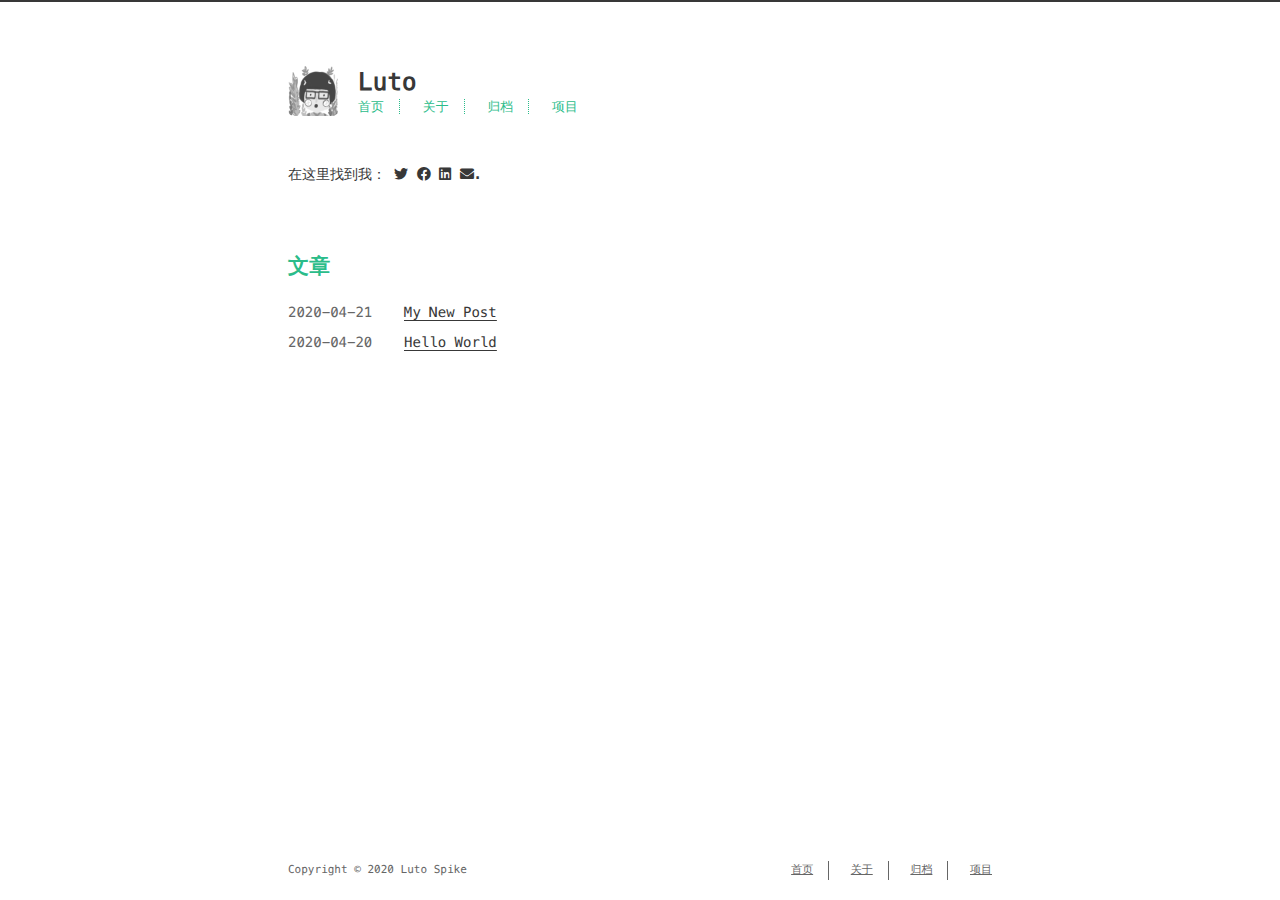
==== commit 2226a7bd: "Site updated: 2020-04-21 13:15:25" ====
--- a/index.html
+++ b/index.html
@@ -187,7 +187,7 @@
     Copyright &copy;
     
     
-    2016-2020
+    2020
     Luto Spike
   </div>
   <div class="footer-right">
--- a/css/style.css
+++ b/css/style.css
@@ -1,1374 +1,1633 @@
-body {
+.inline {
+  display: inline;
+}
+.block {
+  display: block;
+}
+.inline-block {
+  display: inline-block;
+}
+.table {
+  display: table;
+}
+.table-cell {
+  display: table-cell;
+}
+.overflow-hidden {
+  overflow: hidden;
+}
+.overflow-scroll {
+  overflow: scroll;
+}
+.overflow-auto {
+  overflow: auto;
+}
+.clearfix:before,
+.clearfix:after {
+  display: table;
+  content: " ";
+}
+.clearfix:after {
+  clear: both;
+}
+.left {
+  float: left;
+}
+.right {
+  float: right;
+}
+.fit {
+  max-width: 100%;
+}
+.truncate {
+  display: inline-block;
+  overflow: hidden;
+  text-overflow: ellipsis;
+  white-space: nowrap;
+}
+.max-width-1 {
+  max-width: 24rem;
+}
+.max-width-2 {
+  max-width: 32rem;
+}
+.max-width-3 {
+  max-width: 48rem;
+}
+.max-width-4 {
+  max-width: 64rem;
+}
+.border-box {
+  box-sizing: border-box;
+}
+.m0 {
+  margin: 0;
+}
+.mt0 {
+  margin-top: 0;
+}
+.mr0 {
+  margin-right: 0;
+}
+.mb0 {
+  margin-bottom: 0;
+}
+.ml0 {
+  margin-left: 0;
+}
+.mx0 {
+  margin-right: 0;
+  margin-left: 0;
+}
+.my0 {
+  margin-top: 0;
+  margin-bottom: 0;
+}
+.m1 {
+  margin: 0.5rem;
+}
+.mt1 {
+  margin-top: 0.5rem;
+}
+.mr1 {
+  margin-right: 0.5rem;
+}
+.mb1 {
+  margin-bottom: 0.5rem;
+}
+.ml1 {
+  margin-left: 0.5rem;
+}
+.mx1 {
+  margin-right: 0.5rem;
+  margin-left: 0.5rem;
+}
+.my1 {
+  margin-top: 0.5rem;
+  margin-bottom: 0.5rem;
+}
+.m2 {
+  margin: 1rem;
+}
+.mt2 {
+  margin-top: 1rem;
+}
+.mr2 {
+  margin-right: 1rem;
+}
+.mb2 {
+  margin-bottom: 1rem;
+}
+.ml2 {
+  margin-left: 1rem;
+}
+.mx2 {
+  margin-right: 1rem;
+  margin-left: 1rem;
+}
+.my2 {
+  margin-top: 1rem;
+  margin-bottom: 1rem;
+}
+.m3 {
+  margin: 2rem;
+}
+.mt3 {
+  margin-top: 2rem;
+}
+.mr3 {
+  margin-right: 2rem;
+}
+.mb3 {
+  margin-bottom: 2rem;
+}
+.ml3 {
+  margin-left: 2rem;
+}
+.mx3 {
+  margin-right: 2rem;
+  margin-left: 2rem;
+}
+.my3 {
+  margin-top: 2rem;
+  margin-bottom: 2rem;
+}
+.m4 {
+  margin: 4rem;
+}
+.mt4 {
+  margin-top: 4rem;
+}
+.mr4 {
+  margin-right: 4rem;
+}
+.mb4 {
+  margin-bottom: 4rem;
+}
+.ml4 {
+  margin-left: 4rem;
+}
+.mx4 {
+  margin-right: 4rem;
+  margin-left: 4rem;
+}
+.my4 {
+  margin-top: 4rem;
+  margin-bottom: 4rem;
+}
+.mxn1 {
+  margin-right: -0.5rem;
+  margin-left: -0.5rem;
+}
+.mxn2 {
+  margin-right: -1rem;
+  margin-left: -1rem;
+}
+.mxn3 {
+  margin-right: -2rem;
+  margin-left: -2rem;
+}
+.mxn4 {
+  margin-right: -4rem;
+  margin-left: -4rem;
+}
+.ml-auto {
+  margin-left: auto;
+}
+.mr-auto {
+  margin-right: auto;
+}
+.mx-auto {
+  margin-right: auto;
+  margin-left: auto;
+}
+.p0 {
+  padding: 0;
+}
+.pt0 {
+  padding-top: 0;
+}
+.pr0 {
+  padding-right: 0;
+}
+.pb0 {
+  padding-bottom: 0;
+}
+.pl0 {
+  padding-left: 0;
+}
+.px0 {
+  padding-right: 0;
+  padding-left: 0;
+}
+.py0 {
+  padding-top: 0;
+  padding-bottom: 0;
+}
+.p1 {
+  padding: 0.5rem;
+}
+.pt1 {
+  padding-top: 0.5rem;
+}
+.pr1 {
+  padding-right: 0.5rem;
+}
+.pb1 {
+  padding-bottom: 0.5rem;
+}
+.pl1 {
+  padding-left: 0.5rem;
+}
+.py1 {
+  padding-top: 0.5rem;
+  padding-bottom: 0.5rem;
+}
+.px1 {
+  padding-right: 0.5rem;
+  padding-left: 0.5rem;
+}
+.p2 {
+  padding: 1rem;
+}
+.pt2 {
+  padding-top: 1rem;
+}
+.pr2 {
+  padding-right: 1rem;
+}
+.pb2 {
+  padding-bottom: 1rem;
+}
+.pl2 {
+  padding-left: 1rem;
+}
+.py2 {
+  padding-top: 1rem;
+  padding-bottom: 1rem;
+}
+.px2 {
+  padding-right: 1rem;
+  padding-left: 1rem;
+}
+.p3 {
+  padding: 2rem;
+}
+.pt3 {
+  padding-top: 2rem;
+}
+.pr3 {
+  padding-right: 2rem;
+}
+.pb3 {
+  padding-bottom: 2rem;
+}
+.pl3 {
+  padding-left: 2rem;
+}
+.py3 {
+  padding-top: 2rem;
+  padding-bottom: 2rem;
+}
+.px3 {
+  padding-right: 2rem;
+  padding-left: 2rem;
+}
+.p4 {
+  padding: 4rem;
+}
+.pt4 {
+  padding-top: 4rem;
+}
+.pr4 {
+  padding-right: 4rem;
+}
+.pb4 {
+  padding-bottom: 4rem;
+}
+.pl4 {
+  padding-left: 4rem;
+}
+.py4 {
+  padding-top: 4rem;
+  padding-bottom: 4rem;
+}
+.px4 {
+  padding-right: 4rem;
+  padding-left: 4rem;
+}
+body h1,
+body .h1 {
+  display: block;
+  margin-top: 3rem;
+  margin-bottom: 1rem;
+  color: #2bbc8a;
+  letter-spacing: 0.01em;
+  font-weight: 700;
+  font-style: normal;
+  font-size: 1.5em;
+  -moz-osx-font-smoothing: grayscale;
+  -webkit-font-smoothing: antialiased;
+}
+body h2,
+body .h2 {
+  position: relative;
+  display: block;
+  margin-top: 2rem;
+  margin-bottom: 0.5rem;
+  color: #383838;
+  text-transform: none;
+  letter-spacing: normal;
+  font-weight: bold;
+  font-size: 1rem;
+}
+body h3 {
+  color: #383838;
+  text-decoration: underline;
+  font-weight: bold;
+  font-size: 0.9rem;
+}
+body h4,
+body h5,
+body h6 {
+  display: inline;
+  text-decoration: none;
+  color: #8c8c8c;
+  font-weight: bold;
+  font-size: 0.9rem;
+}
+body h3,
+body h4,
+body h5,
+body h6 {
+  margin-top: 0.9rem;
+  margin-bottom: 0.5rem;
+}
+body hr {
+  border: 0.5px dashed #8c8c8c;
+  opacity: 0.5;
+  margin: 0;
+  margin-top: 20px;
+  margin-bottom: 20px;
+}
+body strong {
+  font-weight: bold;
+}
+body em,
+body cite {
+  font-style: italic;
+}
+body sup,
+body sub {
+  position: relative;
+  vertical-align: baseline;
+  font-size: 0.75em;
+  line-height: 0;
+}
+body sup {
+  top: -0.5em;
+}
+body sub {
+  bottom: -0.2em;
+}
+body small {
+  font-size: 0.85em;
+}
+body acronym,
+body abbr {
+  border-bottom: 1px dotted;
+}
+body ul,
+body ol,
+body dl {
+  line-height: 1.725;
+}
+body ul ul,
+body ol ul,
+body ul ol,
+body ol ol {
+  margin-top: 0;
+  margin-bottom: 0;
+}
+body ol {
+  list-style: decimal;
+}
+body dt {
+  font-weight: bold;
+}
+body table {
   width: 100%;
-}
-body:before,
-body:after {
-  content: "";
-  display: table;
-}
-body:after {
-  clear: both;
-}
-html,
-body,
-div,
-span,
-applet,
-object,
-iframe,
-h1,
-h2,
-h3,
-h4,
-h5,
-h6,
-p,
-blockquote,
-pre,
-a,
-abbr,
-acronym,
-address,
-big,
-cite,
-code,
-del,
-dfn,
-em,
-img,
-ins,
-kbd,
-q,
-s,
-samp,
-small,
-strike,
-strong,
-sub,
-sup,
-tt,
-var,
-dl,
-dt,
-dd,
-ol,
-ul,
-li,
-fieldset,
-form,
-label,
-legend,
-table,
-caption,
-tbody,
-tfoot,
-thead,
-tr,
-th,
-td {
+  border-collapse: collapse;
+  text-align: left;
+  font-size: 12px;
+  overflow: auto;
+  display: block;
+}
+body th {
+  padding: 8px;
+  border-bottom: 1px dashed #666;
+  color: #383838;
+  font-weight: bold;
+  font-size: 13px;
+}
+body td {
+  padding: 0 8px;
+  border-bottom: none;
+}
+@font-face {
+  font-style: normal;
+  font-family: "Meslo LG";
+  src: local("Meslo LG S"), url("../lib/meslo-LG/MesloLGS-Regular.ttf") format("truetype");
+}
+*,
+*:before,
+*:after {
+  box-sizing: border-box;
+}
+html {
   margin: 0;
   padding: 0;
-  border: 0;
-  outline: 0;
-  font-weight: inherit;
-  font-style: inherit;
-  font-family: inherit;
-  font-size: 100%;
-  vertical-align: baseline;
+  height: 100%;
+  border-top: 2px solid #383838;
+  -webkit-text-size-adjust: 100%;
+  -ms-text-size-adjust: 100%;
 }
 body {
-  line-height: 1;
-  color: #000;
-  background: #fff;
-}
-ol,
-ul {
-  list-style: none;
-}
-table {
-  border-collapse: separate;
-  border-spacing: 0;
-  vertical-align: middle;
-}
-caption,
-th,
-td {
-  text-align: left;
-  font-weight: normal;
-  vertical-align: middle;
-}
-a img {
-  border: none;
-}
-input,
-button {
+  margin: 0;
+  height: 100%;
+  background-color: #fff;
+  color: #383838;
+  font-display: swap;
+  font-weight: 400;
+  font-size: 14px;
+  font-family: "Menlo", "Meslo LG", monospace;
+  line-height: 1.725;
+  text-rendering: geometricPrecision;
+  flex: 1;
+  -moz-osx-font-smoothing: grayscale;
+  -webkit-font-smoothing: antialiased;
+}
+.content {
+  position: relative;
+  display: flex;
+  flex-direction: column;
+  min-height: 100%;
+  overflow-wrap: break-word;
+}
+.content p {
+  hyphens: auto;
+  -moz-hyphens: auto;
+  -ms-hyphens: auto;
+  -webkit-hyphens: auto;
+}
+.content code {
+  hyphens: manual;
+  -moz-hyphens: manual;
+  -ms-hyphens: manual;
+  -webkit-hyphens: manual;
+}
+.content a {
+  color: #383838;
+  text-decoration: none;
+  background-image: linear-gradient(transparent, transparent 5px, #383838 5px, #383838);
+  background-position: bottom;
+  background-size: 100% 6px;
+  background-repeat: repeat-x;
+}
+.content a:hover {
+  background-image: linear-gradient(transparent, transparent 4px, #d480aa 4px, #d480aa);
+}
+.content a.icon {
+  background: none;
+}
+.content a.icon:hover {
+  color: #d480aa;
+}
+.content h1 a,
+.content .h1 a,
+.content h2 a,
+.content h3 a,
+.content h4 a,
+.content h5 a,
+.content h6 a {
+  background: none;
+  color: inherit;
+  text-decoration: none;
+}
+.content h1 a:hover,
+.content .h1 a:hover,
+.content h2 a:hover,
+.content h3 a:hover,
+.content h4 a:hover,
+.content h5 a:hover,
+.content h6 a:hover {
+  background-image: linear-gradient(transparent, transparent 6px, #d480aa 6px, #d480aa);
+  background-position: bottom;
+  background-size: 100% 6px;
+  background-repeat: repeat-x;
+}
+.content h6 a {
+  background: none;
+  color: inherit;
+  text-decoration: none;
+}
+.content h6 a:hover {
+  background-image: linear-gradient(transparent, transparent 6px, #d480aa 6px, #d480aa);
+  background-position: bottom;
+  background-size: 100% 6px;
+  background-repeat: repeat-x;
+}
+@media (min-width: 540px) {
+  .image-wrap {
+    flex-direction: row;
+    margin-bottom: 2rem;
+  }
+  .image-wrap .image-block {
+    flex: 1 0 35%;
+    margin-right: 2rem;
+  }
+  .image-wrap p {
+    flex: 1 0 65%;
+  }
+}
+.max-width {
+  max-width: 48rem;
+}
+@media (max-width: 480px) {
+  .px3 {
+    padding-right: 1rem;
+    padding-left: 1rem;
+  }
+  .my4 {
+    margin-top: 2rem;
+    margin-bottom: 2rem;
+  }
+}
+@media (min-width: 480px) {
+  p {
+    text-align: justify;
+  }
+}
+#header {
+  margin: 0 auto 2rem;
+  width: 100%;
+}
+#header h1,
+#header .h1 {
+  margin-top: 0;
+  margin-bottom: 0;
+  color: #383838;
+  letter-spacing: 0.01em;
+  font-weight: 700;
+  font-style: normal;
+  font-size: 1.5rem;
+  line-height: 2rem;
+  -moz-osx-font-smoothing: grayscale;
+  -webkit-font-smoothing: antialiased;
+}
+#header a {
+  background: none;
+  color: inherit;
+  text-decoration: none;
+}
+#header #logo {
+  display: inline-block;
+  float: left;
+  margin-right: 20px;
+  width: 50px;
+  height: 50px;
+  border-radius: 5px;
+  filter: grayscale(100%);
+  background-size: 50px 50px;
+  background-repeat: no-repeat;
+  -webkit-filter: grayscale(100%);
+}
+#header #nav {
+  color: #2bbc8a;
+  letter-spacing: 0.01em;
+  font-weight: 200;
+  font-style: normal;
+  font-size: 0.8rem;
+}
+#header #nav ul {
   margin: 0;
   padding: 0;
-}
-input::-moz-focus-inner,
-button::-moz-focus-inner {
-  border: 0;
+  list-style-type: none;
+  line-height: 15px;
+}
+#header #nav ul a {
+  margin-right: 15px;
+  color: #2bbc8a;
+}
+#header #nav ul a:hover {
+  background-image: linear-gradient(transparent, transparent 5px, #2bbc8a 5px, #2bbc8a);
+  background-position: bottom;
+  background-size: 100% 6px;
+  background-repeat: repeat-x;
+}
+#header #nav ul li {
+  display: inline-block;
+  margin-right: 15px;
+  border-right: 1px dotted;
+  border-color: #2bbc8a;
+  vertical-align: middle;
+}
+#header #nav ul .icon {
+  display: none;
+}
+#header #nav ul li:last-child {
+  margin-right: 0;
+  border-right: 0;
+}
+#header #nav ul li:last-child a {
+  margin-right: 0;
+}
+#header:hover #logo {
+  filter: none;
+  -webkit-filter: none;
+}
+@media screen and (max-width: 480px) {
+  #header #title {
+    display: table;
+    margin-right: 5rem;
+    min-height: 50px;
+  }
+  #header #title h1 {
+    display: table-cell;
+    vertical-align: middle;
+  }
+  #header #nav ul a:hover {
+    background: none;
+  }
+  #header #nav ul li {
+    display: none;
+    border-right: 0;
+  }
+  #header #nav ul li.icon {
+    position: absolute;
+    top: 77px;
+    right: 1rem;
+    display: inline-block;
+  }
+  #header #nav ul.responsive li {
+    display: block;
+  }
+  #header #nav li:not(:first-child) {
+    padding-top: 1rem;
+    padding-left: 70px;
+    font-size: 1rem;
+  }
+}
+#header-post {
+  position: fixed;
+  top: 2rem;
+  right: 0;
+  display: inline-block;
+  float: right;
+  z-index: 100;
+}
+#header-post a {
+  background: none;
+  color: inherit;
+  text-decoration: none;
+}
+#header-post a.icon {
+  background: none;
+}
+#header-post a.icon:hover {
+  color: #d480aa;
+}
+#header-post ol {
+  list-style-type: none;
+}
+#header-post ul {
+  display: inline-block;
+  margin: 0;
   padding: 0;
-}
-@font-face {
-  font-family: FontAwesome;
+  list-style-type: none;
+}
+#header-post ul li {
+  display: inline-block;
+  margin-right: 15px;
+  vertical-align: middle;
+}
+#header-post ul li:last-child {
+  margin-right: 0;
+}
+#header-post #menu-icon {
+  float: right;
+  margin-right: 2rem;
+  margin-left: 15px;
+}
+#header-post #menu-icon:hover {
+  color: #2bbc8a;
+}
+#header-post #menu-icon-tablet {
+  float: right;
+  margin-right: 2rem;
+  margin-left: 15px;
+}
+#header-post #menu-icon-tablet:hover {
+  color: #2bbc8a;
+}
+#header-post #top-icon-tablet {
+  position: fixed;
+  right: 2rem;
+  bottom: 2rem;
+  margin-right: 2rem;
+  margin-left: 15px;
+}
+#header-post #top-icon-tablet:hover {
+  color: #2bbc8a;
+}
+#header-post .active {
+  color: #2bbc8a;
+}
+#header-post #menu {
+  visibility: hidden;
+  margin-right: 2rem;
+}
+#header-post #nav {
+  color: #2bbc8a;
+  letter-spacing: 0.01em;
+  font-weight: 200;
   font-style: normal;
-  font-weight: normal;
-  src: url("fonts/fontawesome-webfont.eot?v=#4.0.3");
-  src: url("fonts/fontawesome-webfont.eot?#iefix&v=#4.0.3") format("embedded-opentype"), url("fonts/fontawesome-webfont.woff?v=#4.0.3") format("woff"), url("fonts/fontawesome-webfont.ttf?v=#4.0.3") format("truetype"), url("fonts/fontawesome-webfont.svg#fontawesomeregular?v=#4.0.3") format("svg");
-}
-html,
-body,
-#container {
-  height: 100%;
-}
-body {
-  background: #eee;
-  font: 14px -apple-system, BlinkMacSystemFont, "Segoe UI", "Roboto", "Oxygen", "Ubuntu", "Cantarell", "Fira Sans", "Droid Sans", "Helvetica Neue", sans-serif;
-  -webkit-text-size-adjust: 100%;
-}
-.outer {
-  max-width: 1220px;
-  margin: 0 auto;
-  padding: 0 20px;
-}
-.outer:before,
-.outer:after {
-  content: "";
+  font-size: 0.8rem;
+}
+#header-post #nav ul {
+  line-height: 15px;
+}
+#header-post #nav ul a {
+  margin-right: 15px;
+  color: #2bbc8a;
+}
+#header-post #nav ul a:hover {
+  background-image: linear-gradient(transparent, transparent 5px, #2bbc8a 5px, #2bbc8a);
+  background-position: bottom;
+  background-size: 100% 6px;
+  background-repeat: repeat-x;
+}
+#header-post #nav ul li {
+  border-right: 1px dotted #2bbc8a;
+}
+#header-post #nav ul li:last-child {
+  margin-right: 0;
+  border-right: 0;
+}
+#header-post #nav ul li:last-child a {
+  margin-right: 0;
+}
+#header-post #actions {
+  float: right;
+  margin-top: 2rem;
+  margin-right: 2rem;
+  width: 100%;
+  text-align: right;
+}
+#header-post #actions ul {
+  display: block;
+}
+#header-post #actions .info {
+  display: block;
+  font-style: italic;
+}
+#header-post #share {
+  clear: both;
+  padding-top: 1rem;
+  padding-right: 2rem;
+  text-align: right;
+}
+#header-post #share li {
+  display: block;
+  margin: 0;
+}
+#header-post #toc {
+  float: right;
+  clear: both;
+  overflow: auto;
+  margin-top: 1rem;
+  padding-right: 2rem;
+  max-width: 20em;
+  max-height: calc(95vh - 7rem);
+  text-align: right;
+}
+#header-post #toc a:hover {
+  color: #d480aa;
+}
+#header-post #toc .toc-level-1 > .toc-link {
+  display: none;
+}
+#header-post #toc .toc-level-2 {
+  color: #383838;
+  font-size: 0.8rem;
+}
+#header-post #toc .toc-level-2:before {
+  color: #2bbc8a;
+  content: "#";
+}
+#header-post #toc .toc-level-3 {
+  color: #666;
+  font-size: 0.7rem;
+}
+#header-post #toc .toc-level-4 {
+  color: #525252;
+  font-size: 0.4rem;
+}
+#header-post #toc .toc-level-5 {
+  display: none;
+}
+#header-post #toc .toc-level-6 {
+  display: none;
+}
+#header-post #toc .toc-number {
+  display: none;
+}
+@media screen and (max-width: 500px) {
+  #header-post {
+    display: none;
+  }
+}
+@media screen and (max-width: 900px) {
+  #header-post #menu-icon {
+    display: none;
+  }
+  #header-post #actions {
+    display: none;
+  }
+}
+@media screen and (max-width: 1199px) {
+  #header-post #toc {
+    display: none;
+  }
+}
+@media screen and (min-width: 900px) {
+  #header-post #menu-icon-tablet {
+    display: none !important;
+  }
+  #header-post #top-icon-tablet {
+    display: none !important;
+  }
+}
+@media screen and (min-width: 1199px) {
+  #header-post #actions {
+    width: auto;
+  }
+  #header-post #actions ul {
+    display: inline-block;
+    float: right;
+  }
+  #header-post #actions .info {
+    display: inline;
+    float: left;
+    margin-right: 2rem;
+    font-style: italic;
+  }
+}
+@media print {
+  #header-post {
+    display: none;
+  }
+  #footer-post-container {
+    display: none;
+  }
+}
+#footer-post {
+  position: fixed;
+  right: 0;
+  bottom: 0;
+  left: 0;
+  z-index: 5000000;
+  width: 100%;
+  border-top: 1px solid #666;
+  background: #fafafa;
+  transition: opacity 0.2s;
+}
+#footer-post a {
+  background: none;
+  color: inherit;
+  text-decoration: none;
+}
+#footer-post a.icon {
+  background: none;
+}
+#footer-post a.icon:hover {
+  color: #d480aa;
+}
+#footer-post #nav-footer {
+  padding-right: 1rem;
+  padding-left: 1rem;
+  background: #e6e6e6;
+  text-align: center;
+}
+#footer-post #nav-footer a {
+  color: #2bbc8a;
+  font-size: 1em;
+}
+#footer-post #nav-footer a:hover {
+  background-image: linear-gradient(transparent, transparent 5px, #2bbc8a 5px, #2bbc8a);
+  background-position: bottom;
+  background-size: 100% 6px;
+  background-repeat: repeat-x;
+}
+#footer-post #nav-footer ul {
   display: table;
-}
-.outer:after {
+  margin: 0;
+  padding: 0;
+  width: 100%;
+  list-style-type: none;
+}
+#footer-post #nav-footer ul li {
+  display: inline-table;
+  padding: 10px;
+  width: 20%;
+  vertical-align: middle;
+}
+#footer-post #actions-footer {
+  overflow: auto;
+  margin-top: 1rem;
+  margin-bottom: 1rem;
+  padding-right: 1rem;
+  padding-left: 1rem;
+  width: 100%;
+  text-align: center;
+  white-space: nowrap;
+}
+#footer-post #actions-footer a {
+  display: inline-block;
+  padding-left: 1rem;
+  color: #2bbc8a;
+}
+#footer-post #share-footer {
+  padding-right: 1rem;
+  padding-left: 1rem;
+  background: #e6e6e6;
+  text-align: center;
+}
+#footer-post #share-footer ul {
+  display: table;
+  margin: 0;
+  padding: 0;
+  width: 100%;
+  list-style-type: none;
+}
+#footer-post #share-footer ul li {
+  display: inline-table;
+  padding: 10px;
+  width: 20%;
+  vertical-align: middle;
+}
+#footer-post #toc-footer {
   clear: both;
-}
-.inner {
+  padding-top: 1rem;
+  padding-bottom: 1rem;
+  background: #e6e6e6;
+  text-align: left;
+}
+#footer-post #toc-footer ol {
+  margin: 0;
+  padding-left: 20px;
+  list-style-type: none;
+}
+#footer-post #toc-footer ol li {
+  line-height: 30px;
+}
+#footer-post #toc-footer a:hover {
+  color: #d480aa;
+}
+#footer-post #toc-footer .toc-level-1 > .toc-link {
+  display: none;
+}
+#footer-post #toc-footer .toc-level-2 {
+  color: #383838;
+  font-size: 0.8rem;
+}
+#footer-post #toc-footer .toc-level-2:before {
+  color: #2bbc8a;
+  content: "#";
+}
+#footer-post #toc-footer .toc-level-3 {
+  color: #666;
+  font-size: 0.7rem;
+  line-height: 15px;
+}
+#footer-post #toc-footer .toc-level-4 {
+  display: none;
+}
+#footer-post #toc-footer .toc-level-5 {
+  display: none;
+}
+#footer-post #toc-footer .toc-level-6 {
+  display: none;
+}
+#footer-post #toc-footer .toc-number {
+  display: none;
+}
+@media screen and (min-width: 500px) {
+  #footer-post-container {
+    display: none;
+  }
+}
+.post-list {
+  padding: 0;
+}
+.post-list .post-item {
+  margin-bottom: 1rem;
+  margin-left: 0;
+  list-style-type: none;
+}
+.post-list .post-item .meta {
+  display: block;
+  margin-right: 16px;
+  min-width: 100px;
+  color: #666;
+  font-size: 14px;
+}
+@media (min-width: 480px) {
+  .post-list .post-item {
+    display: flex;
+    margin-bottom: 5px;
+  }
+  .post-list .post-item .meta {
+    text-align: left;
+  }
+}
+.project-list {
+  padding: 0;
+  list-style: none;
+}
+.project-list .project-item {
+  margin-bottom: 5px;
+}
+.project-list .project-item p {
   display: inline;
-  float: left;
-  width: 98.33333333333333%;
-  margin: 0 0.833333333333333%;
-}
-.left,
-.alignleft {
-  float: left;
-}
-.right,
-.alignright {
-  float: right;
-}
-.clear {
-  clear: both;
-}
-#container {
+}
+article header .posttitle {
+  margin-top: 0;
+  margin-bottom: 0;
+  text-transform: none;
+  font-size: 1.5em;
+  line-height: 1.25;
+}
+article header .meta {
+  margin-top: 0;
+  margin-bottom: 1rem;
+}
+article header .meta * {
+  color: #8c8c8c;
+  font-size: 0.85rem;
+}
+article header .author {
+  text-transform: uppercase;
+  letter-spacing: 0.01em;
+  font-weight: 700;
+}
+article header .postdate {
+  display: inline;
+}
+article .content h2:before {
+  position: absolute;
+  top: -4px;
+  left: -1rem;
+  color: #2bbc8a;
+  content: "#";
+  font-weight: bold;
+  font-size: 1.2rem;
+}
+article .content img,
+article .content video {
+  display: block;
+  margin: auto;
+  max-width: 100%;
+  height: auto;
+}
+article .content .video-container {
   position: relative;
-}
-.mobile-nav-on {
   overflow: hidden;
-}
-#wrap {
-  height: 100%;
-  width: 100%;
+  padding-top: 56.25%;
+  height: 0;
+}
+article .content .video-container iframe,
+article .content .video-container object,
+article .content .video-container embed {
   position: absolute;
   top: 0;
   left: 0;
-  -webkit-transition: 0.2s ease-out;
-  -moz-transition: 0.2s ease-out;
-  -ms-transition: 0.2s ease-out;
-  transition: 0.2s ease-out;
-  z-index: 1;
-  background: #eee;
-}
-.mobile-nav-on #wrap {
-  left: 280px;
-}
-@media screen and (min-width: 768px) {
-  #main {
-    display: inline;
-    float: left;
-    width: 73.33333333333333%;
-    margin: 0 0.833333333333333%;
-  }
-}
-.article-date,
-.article-category-link,
-.archive-year,
-.widget-title {
-  text-decoration: none;
-  text-transform: uppercase;
-  letter-spacing: 2px;
-  color: #999;
-  margin-bottom: 1em;
-  margin-left: 5px;
-  line-height: 1em;
-  text-shadow: 0 1px #fff;
-  font-weight: bold;
-}
-.article-inner,
-.archive-article-inner {
-  background: #fff;
-  -webkit-box-shadow: 1px 2px 3px #ddd;
-  box-shadow: 1px 2px 3px #ddd;
-  border: 1px solid #ddd;
-  border-radius: 3px;
-}
-.article-entry h1,
-.widget h1 {
-  font-size: 2em;
-}
-.article-entry h2,
-.widget h2 {
-  font-size: 1.5em;
-}
-.article-entry h3,
-.widget h3 {
-  font-size: 1.3em;
-}
-.article-entry h4,
-.widget h4 {
-  font-size: 1.2em;
-}
-.article-entry h5,
-.widget h5 {
-  font-size: 1em;
-}
-.article-entry h6,
-.widget h6 {
-  font-size: 1em;
-  color: #999;
-}
-.article-entry hr,
-.widget hr {
-  border: 1px dashed #ddd;
-}
-.article-entry strong,
-.widget strong {
-  font-weight: bold;
-}
-.article-entry em,
-.widget em,
-.article-entry cite,
-.widget cite {
-  font-style: italic;
-}
-.article-entry sup,
-.widget sup,
-.article-entry sub,
-.widget sub {
-  font-size: 0.75em;
-  line-height: 0;
-  position: relative;
-  vertical-align: baseline;
-}
-.article-entry sup,
-.widget sup {
-  top: -0.5em;
-}
-.article-entry sub,
-.widget sub {
-  bottom: -0.2em;
-}
-.article-entry small,
-.widget small {
-  font-size: 0.85em;
-}
-.article-entry acronym,
-.widget acronym,
-.article-entry abbr,
-.widget abbr {
-  border-bottom: 1px dotted;
-}
-.article-entry ul,
-.widget ul,
-.article-entry ol,
-.widget ol,
-.article-entry dl,
-.widget dl {
-  margin: 0 20px;
-  line-height: 1.6em;
-}
-.article-entry ul ul,
-.widget ul ul,
-.article-entry ol ul,
-.widget ol ul,
-.article-entry ul ol,
-.widget ul ol,
-.article-entry ol ol,
-.widget ol ol {
   margin-top: 0;
-  margin-bottom: 0;
-}
-.article-entry ul,
-.widget ul {
-  list-style: disc;
-}
-.article-entry ol,
-.widget ol {
-  list-style: decimal;
-}
-.article-entry dt,
-.widget dt {
-  font-weight: bold;
-}
-#header {
-  height: 300px;
-  position: relative;
-  border-bottom: 1px solid #ddd;
-}
-#header:before,
-#header:after {
-  content: "";
-  position: absolute;
-  left: 0;
-  right: 0;
-  height: 40px;
-}
-#header:before {
-  top: 0;
-  background: -webkit-linear-gradient(rgba(0,0,0,0.2), transparent);
-  background: -moz-linear-gradient(rgba(0,0,0,0.2), transparent);
-  background: -ms-linear-gradient(rgba(0,0,0,0.2), transparent);
-  background: linear-gradient(rgba(0,0,0,0.2), transparent);
-}
-#header:after {
-  bottom: 0;
-  background: -webkit-linear-gradient(transparent, rgba(0,0,0,0.2));
-  background: -moz-linear-gradient(transparent, rgba(0,0,0,0.2));
-  background: -ms-linear-gradient(transparent, rgba(0,0,0,0.2));
-  background: linear-gradient(transparent, rgba(0,0,0,0.2));
-}
-#header-outer {
-  height: 100%;
-  position: relative;
-}
-#header-inner {
-  position: relative;
-  overflow: hidden;
-}
-#banner {
-  position: absolute;
-  top: 0;
-  left: 0;
   width: 100%;
   height: 100%;
-  background: url("images/banner.jpg") center #000;
-  -webkit-background-size: cover;
-  -moz-background-size: cover;
-  background-size: cover;
-  z-index: -1;
-}
-#header-title {
-  text-align: center;
-  height: 40px;
-  position: absolute;
-  top: 50%;
-  left: 0;
-  margin-top: -20px;
-}
-#logo,
-#subtitle {
-  text-decoration: none;
-  color: #fff;
-  font-weight: 300;
-  text-shadow: 0 1px 4px rgba(0,0,0,0.3);
-}
-#logo {
-  font-size: 40px;
-  line-height: 40px;
-  letter-spacing: 2px;
-}
-#subtitle {
-  font-size: 16px;
-  line-height: 16px;
-  letter-spacing: 1px;
-}
-#subtitle-wrap {
-  margin-top: 16px;
-}
-#main-nav {
-  float: left;
-  margin-left: -15px;
-}
-.nav-icon,
-.main-nav-link {
-  float: left;
-  color: #fff;
-  opacity: 0.6;
-  text-decoration: none;
-  text-shadow: 0 1px rgba(0,0,0,0.2);
-  -webkit-transition: opacity 0.2s;
-  -moz-transition: opacity 0.2s;
-  -ms-transition: opacity 0.2s;
-  transition: opacity 0.2s;
-  display: block;
-  padding: 20px 15px;
-}
-.nav-icon:hover,
-.main-nav-link:hover {
-  opacity: 1;
-}
-.nav-icon {
-  font-family: FontAwesome;
-  text-align: center;
-  font-size: 14px;
-  width: 14px;
-  height: 14px;
-  padding: 20px 15px;
-  position: relative;
-  cursor: pointer;
-}
-.main-nav-link {
-  font-weight: 300;
-  letter-spacing: 1px;
-}
-@media screen and (max-width: 479px) {
-  .main-nav-link {
-    display: none;
-  }
-}
-#main-nav-toggle {
-  display: none;
-}
-#main-nav-toggle:before {
-  content: "\f0c9";
-}
-@media screen and (max-width: 479px) {
-  #main-nav-toggle {
-    display: block;
-  }
-}
-#sub-nav {
-  float: right;
-  margin-right: -15px;
-}
-#nav-rss-link:before {
-  content: "\f09e";
-}
-#nav-search-btn:before {
-  content: "\f002";
-}
-#search-form-wrap {
-  position: absolute;
-  top: 15px;
-  width: 150px;
-  height: 30px;
-  right: -150px;
-  opacity: 0;
-  -webkit-transition: 0.2s ease-out;
-  -moz-transition: 0.2s ease-out;
-  -ms-transition: 0.2s ease-out;
-  transition: 0.2s ease-out;
-}
-#search-form-wrap.on {
-  opacity: 1;
-  right: 0;
-}
-@media screen and (max-width: 479px) {
-  #search-form-wrap {
-    width: 100%;
-    right: -100%;
-  }
-}
-.search-form {
-  position: absolute;
-  top: 0;
-  left: 0;
-  right: 0;
-  background: #fff;
-  padding: 5px 15px;
-  border-radius: 15px;
-  -webkit-box-shadow: 0 0 10px rgba(0,0,0,0.3);
-  box-shadow: 0 0 10px rgba(0,0,0,0.3);
-}
-.search-form-input {
-  border: none;
-  background: none;
-  color: #555;
-  width: 100%;
-  font: 13px -apple-system, BlinkMacSystemFont, "Segoe UI", "Roboto", "Oxygen", "Ubuntu", "Cantarell", "Fira Sans", "Droid Sans", "Helvetica Neue", sans-serif;
-  outline: none;
-}
-.search-form-input::-webkit-search-results-decoration,
-.search-form-input::-webkit-search-cancel-button {
-  -webkit-appearance: none;
-}
-.search-form-submit {
-  position: absolute;
-  top: 50%;
-  right: 10px;
-  margin-top: -7px;
-  font: 13px FontAwesome;
-  border: none;
-  background: none;
-  color: #bbb;
-  cursor: pointer;
-}
-.search-form-submit:hover,
-.search-form-submit:focus {
-  color: #777;
-}
-.article {
-  margin: 50px 0;
-}
-.article-inner {
-  overflow: hidden;
-}
-.article-meta:before,
-.article-meta:after {
-  content: "";
-  display: table;
-}
-.article-meta:after {
-  clear: both;
-}
-.article-date {
-  float: left;
-}
-.article-category {
-  float: left;
-  line-height: 1em;
-  color: #ccc;
-  text-shadow: 0 1px #fff;
-  margin-left: 8px;
-}
-.article-category:before {
-  content: "\2022";
-}
-.article-category-link {
-  margin: 0 12px 1em;
-}
-.article-header {
-  padding: 20px 20px 0;
-}
-.article-title {
-  text-decoration: none;
+}
+article .content blockquote {
+  margin: 1rem 10px;
+  padding: 0.5em 10px;
+  background: inherit;
+  color: #2bbc8a;
+  quotes: "\201C" "\201D" "\2018" "\2019";
+  font-weight: bold;
+}
+article .content blockquote p {
+  margin: 0;
+}
+article .content blockquote:before {
+  margin-right: 0.25em;
+  color: #2bbc8a;
+  content: "\201C";
+  vertical-align: -0.4em;
   font-size: 2em;
-  font-weight: bold;
-  color: #555;
-  line-height: 1.1em;
-  -webkit-transition: color 0.2s;
-  -moz-transition: color 0.2s;
-  -ms-transition: color 0.2s;
-  transition: color 0.2s;
-}
-a.article-title:hover {
-  color: #258fb8;
-}
-.article-entry {
-  color: #555;
-  padding: 0 20px;
-}
-.article-entry:before,
-.article-entry:after {
-  content: "";
-  display: table;
-}
-.article-entry:after {
-  clear: both;
-}
-.article-entry p,
-.article-entry table {
-  line-height: 1.6em;
-  margin: 1.6em 0;
-}
-.article-entry h1,
-.article-entry h2,
-.article-entry h3,
-.article-entry h4,
-.article-entry h5,
-.article-entry h6 {
-  font-weight: bold;
-}
-.article-entry h1,
-.article-entry h2,
-.article-entry h3,
-.article-entry h4,
-.article-entry h5,
-.article-entry h6 {
-  line-height: 1.1em;
-  margin: 1.1em 0;
-}
-.article-entry a {
-  color: #258fb8;
-  text-decoration: none;
-}
-.article-entry a:hover {
-  text-decoration: underline;
-}
-.article-entry ul,
-.article-entry ol,
-.article-entry dl {
-  margin-top: 1.6em;
-  margin-bottom: 1.6em;
-}
-.article-entry img,
-.article-entry video {
-  max-width: 100%;
-  height: auto;
-  display: block;
-  margin: auto;
-}
-.article-entry iframe {
-  border: none;
-}
-.article-entry table {
-  width: 100%;
-  border-collapse: collapse;
-  border-spacing: 0;
-}
-.article-entry th {
-  font-weight: bold;
-  border-bottom: 3px solid #ddd;
-  padding-bottom: 0.5em;
-}
-.article-entry td {
-  border-bottom: 1px solid #ddd;
-  padding: 10px 0;
-}
-.article-entry blockquote {
-  font-family: Georgia, "Times New Roman", serif;
-  font-size: 1.4em;
-  margin: 1.6em 20px;
-  text-align: center;
-}
-.article-entry blockquote footer {
-  font-size: 14px;
-  margin: 1.6em 0;
-  font-family: -apple-system, BlinkMacSystemFont, "Segoe UI", "Roboto", "Oxygen", "Ubuntu", "Cantarell", "Fira Sans", "Droid Sans", "Helvetica Neue", sans-serif;
-}
-.article-entry blockquote footer cite:before {
+  line-height: 0.1em;
+}
+article .content blockquote footer {
+  margin: line-height 0;
+  color: #666;
+  font-size: 11px;
+}
+article .content blockquote footer a {
+  background-image: linear-gradient(transparent, transparent 5px, #666 5px, #666);
+  color: #666;
+}
+article .content blockquote footer a:hover {
+  background-image: linear-gradient(transparent, transparent 4px, #858585 4px, #858585);
+  color: #858585;
+}
+article .content blockquote footer cite:before {
+  padding: 0 0.5em;
   content: "—";
-  padding: 0 0.5em;
-}
-.article-entry .pullquote {
+}
+article .content .pullquote {
+  margin: 0;
+  width: 45%;
   text-align: left;
-  width: 45%;
-  margin: 0;
-}
-.article-entry .pullquote.left {
+}
+article .content .pullquote.left {
+  margin-right: 1em;
   margin-left: 0.5em;
-  margin-right: 1em;
-}
-.article-entry .pullquote.right {
+}
+article .content .pullquote.right {
   margin-right: 0.5em;
   margin-left: 1em;
 }
-.article-entry .caption {
-  color: #999;
+article .content .caption {
+  position: relative;
   display: block;
+  margin-top: 0.5em;
+  color: #666;
+  text-align: center;
   font-size: 0.9em;
-  margin-top: 0.5em;
-  position: relative;
+}
+.posttitle {
+  text-transform: none;
+  font-size: 1.5em;
+  line-height: 1.25;
+}
+.article-tag .tag-link {
+  background-image: linear-gradient(transparent, transparent 10px, #d480aa 10px, #d480aa);
+  background-position: bottom;
+  background-size: 100% 6px;
+  background-repeat: repeat-x;
+}
+.article-tag .tag-link:before {
+  content: "#";
+}
+.article-category .category-link {
+  background-image: linear-gradient(transparent, transparent 10px, #d480aa 10px, #d480aa);
+  background-position: bottom;
+  background-size: 100% 6px;
+  background-repeat: repeat-x;
+}
+@media (min-width: 480px) {
+  .article-tag,
+  .article-category {
+    display: inline;
+  }
+  .article-tag:before,
+  .article-category:before {
+    content: "|";
+  }
+}
+#archive .post-list {
+  padding: 0;
+}
+#archive .post-list .post-item {
+  margin-bottom: 1rem;
+  margin-left: 0;
+  list-style-type: none;
+}
+#archive .post-list .post-item .meta {
+  display: block;
+  margin-right: 16px;
+  min-width: 100px;
+  color: #666;
+  font-size: 14px;
+}
+@media (min-width: 480px) {
+  #archive .post-list .post-item {
+    display: flex;
+    margin-bottom: 5px;
+    margin-left: 1rem;
+  }
+  #archive .post-list .post-item .meta {
+    text-align: left;
+  }
+}
+.blog-post-comments {
+  margin-top: 4rem;
+}
+#footer {
+  position: absolute;
+  bottom: 0;
+  margin-bottom: 10px;
+  width: 100%;
+  color: #666;
+  vertical-align: top;
   text-align: center;
-}
-.article-entry .video-container {
-  position: relative;
-  padding-top: 56.25%;
-  height: 0;
-  overflow: hidden;
-}
-.article-entry .video-container iframe,
-.article-entry .video-container object,
-.article-entry .video-container embed {
-  position: absolute;
-  top: 0;
-  left: 0;
-  width: 100%;
-  height: 100%;
-  margin-top: 0;
-}
-.article-more-link a {
-  display: inline-block;
-  line-height: 1em;
-  padding: 6px 15px;
-  border-radius: 15px;
-  background: #eee;
-  color: #999;
-  text-shadow: 0 1px #fff;
-  text-decoration: none;
-}
-.article-more-link a:hover {
-  background: #258fb8;
-  color: #fff;
-  text-decoration: none;
-  text-shadow: 0 1px #1e7293;
-}
-.article-footer {
-  font-size: 0.85em;
-  line-height: 1.6em;
-  border-top: 1px solid #ddd;
-  padding-top: 1.6em;
-  margin: 0 20px 20px;
-}
-.article-footer:before,
-.article-footer:after {
-  content: "";
-  display: table;
-}
-.article-footer:after {
-  clear: both;
-}
-.article-footer a {
-  color: #999;
-  text-decoration: none;
-}
-.article-footer a:hover {
-  color: #555;
-}
-.article-tag-list-item {
-  float: left;
-  margin-right: 10px;
-}
-.article-tag-list-link:before {
-  content: "#";
-}
-.article-comment-link {
-  float: right;
-}
-.article-comment-link:before {
-  content: "\f075";
-  font-family: FontAwesome;
-  padding-right: 8px;
-}
-.article-share-link {
-  cursor: pointer;
-  float: right;
-  margin-left: 20px;
-}
-.article-share-link:before {
-  content: "\f064";
-  font-family: FontAwesome;
-  padding-right: 6px;
-}
-#article-nav {
-  position: relative;
-}
-#article-nav:before,
-#article-nav:after {
-  content: "";
-  display: table;
-}
-#article-nav:after {
-  clear: both;
-}
-@media screen and (min-width: 768px) {
-  #article-nav {
-    margin: 50px 0;
-  }
-  #article-nav:before {
-    width: 8px;
-    height: 8px;
-    position: absolute;
-    top: 50%;
-    left: 50%;
-    margin-top: -4px;
-    margin-left: -4px;
-    content: "";
-    border-radius: 50%;
-    background: #ddd;
-    -webkit-box-shadow: 0 1px 2px #fff;
-    box-shadow: 0 1px 2px #fff;
-  }
-}
-.article-nav-link-wrap {
-  text-decoration: none;
-  text-shadow: 0 1px #fff;
-  color: #999;
-  -webkit-box-sizing: border-box;
-  -moz-box-sizing: border-box;
-  box-sizing: border-box;
-  margin-top: 50px;
-  text-align: center;
-  display: block;
-}
-.article-nav-link-wrap:hover {
-  color: #555;
-}
-@media screen and (min-width: 768px) {
-  .article-nav-link-wrap {
-    width: 50%;
-    margin-top: 0;
-  }
-}
-@media screen and (min-width: 768px) {
-  #article-nav-newer {
-    float: left;
-    text-align: right;
-    padding-right: 20px;
-  }
-}
-@media screen and (min-width: 768px) {
-  #article-nav-older {
-    float: right;
-    text-align: left;
-    padding-left: 20px;
-  }
-}
-.article-nav-caption {
-  text-transform: uppercase;
-  letter-spacing: 2px;
-  color: #ddd;
-  line-height: 1em;
-  font-weight: bold;
-}
-#article-nav-newer .article-nav-caption {
-  margin-right: -2px;
-}
-.article-nav-title {
-  font-size: 0.85em;
-  line-height: 1.6em;
-  margin-top: 0.5em;
-}
-.article-share-box {
-  position: absolute;
-  display: none;
-  background: #fff;
-  -webkit-box-shadow: 1px 2px 10px rgba(0,0,0,0.2);
-  box-shadow: 1px 2px 10px rgba(0,0,0,0.2);
-  border-radius: 3px;
-  margin-left: -145px;
-  overflow: hidden;
-  z-index: 1;
-}
-.article-share-box.on {
-  display: block;
-}
-.article-share-input {
-  width: 100%;
-  background: none;
-  -webkit-box-sizing: border-box;
-  -moz-box-sizing: border-box;
-  box-sizing: border-box;
-  font: 14px -apple-system, BlinkMacSystemFont, "Segoe UI", "Roboto", "Oxygen", "Ubuntu", "Cantarell", "Fira Sans", "Droid Sans", "Helvetica Neue", sans-serif;
-  padding: 0 15px;
-  color: #555;
-  outline: none;
-  border: 1px solid #ddd;
-  border-radius: 3px 3px 0 0;
-  height: 36px;
-  line-height: 36px;
-}
-.article-share-links {
-  background: #eee;
-}
-.article-share-links:before,
-.article-share-links:after {
-  content: "";
-  display: table;
-}
-.article-share-links:after {
-  clear: both;
-}
-.article-share-twitter,
-.article-share-facebook,
-.article-share-pinterest,
-.article-share-google {
-  width: 50px;
-  height: 36px;
-  display: block;
-  float: left;
-  position: relative;
-  color: #999;
-  text-shadow: 0 1px #fff;
-}
-.article-share-twitter:before,
-.article-share-facebook:before,
-.article-share-pinterest:before,
-.article-share-google:before {
-  font-size: 20px;
-  font-family: FontAwesome;
-  width: 20px;
-  height: 20px;
-  position: absolute;
-  top: 50%;
-  left: 50%;
-  margin-top: -10px;
-  margin-left: -10px;
-  text-align: center;
-}
-.article-share-twitter:hover,
-.article-share-facebook:hover,
-.article-share-pinterest:hover,
-.article-share-google:hover {
-  color: #fff;
-}
-.article-share-twitter:before {
-  content: "\f099";
-}
-.article-share-twitter:hover {
-  background: #00aced;
-  text-shadow: 0 1px #008abe;
-}
-.article-share-facebook:before {
-  content: "\f09a";
-}
-.article-share-facebook:hover {
-  background: #3b5998;
-  text-shadow: 0 1px #2f477a;
-}
-.article-share-pinterest:before {
-  content: "\f0d2";
-}
-.article-share-pinterest:hover {
-  background: #cb2027;
-  text-shadow: 0 1px #a21a1f;
-}
-.article-share-google:before {
-  content: "\f0d5";
-}
-.article-share-google:hover {
-  background: #dd4b39;
-  text-shadow: 0 1px #be3221;
-}
-.article-gallery {
-  background: #000;
-  position: relative;
-}
-.article-gallery-photos {
-  position: relative;
-  overflow: hidden;
-}
-.article-gallery-img {
-  display: none;
-  max-width: 100%;
-}
-.article-gallery-img:first-child {
-  display: block;
-}
-.article-gallery-img.loaded {
-  position: absolute;
-  display: block;
-}
-.article-gallery-img img {
-  display: block;
-  max-width: 100%;
-  margin: 0 auto;
-}
-#comments {
-  background: #fff;
-  -webkit-box-shadow: 1px 2px 3px #ddd;
-  box-shadow: 1px 2px 3px #ddd;
-  padding: 20px;
-  border: 1px solid #ddd;
-  border-radius: 3px;
-  margin: 50px 0;
-}
-#comments a {
-  color: #258fb8;
-}
-.archives-wrap {
-  margin: 50px 0;
-}
-.archives:before,
-.archives:after {
-  content: "";
-  display: table;
-}
-.archives:after {
-  clear: both;
-}
-.archive-year-wrap {
-  margin-bottom: 1em;
-}
-.archives {
-  -webkit-column-gap: 10px;
-  -moz-column-gap: 10px;
-  column-gap: 10px;
-}
-@media screen and (min-width: 480px) and (max-width: 767px) {
-  .archives {
-    -webkit-column-count: 2;
-    -moz-column-count: 2;
-    column-count: 2;
-  }
-}
-@media screen and (min-width: 768px) {
-  .archives {
-    -webkit-column-count: 3;
-    -moz-column-count: 3;
-    column-count: 3;
-  }
-}
-.archive-article {
-  -webkit-column-break-inside: avoid;
-  page-break-inside: avoid;
-  overflow: hidden;
-  break-inside: avoid-column;
-}
-.archive-article-inner {
-  padding: 10px;
-  margin-bottom: 15px;
-}
-.archive-article-title {
-  text-decoration: none;
-  font-weight: bold;
-  color: #555;
-  -webkit-transition: color 0.2s;
-  -moz-transition: color 0.2s;
-  -ms-transition: color 0.2s;
-  transition: color 0.2s;
-  line-height: 1.6em;
-}
-.archive-article-title:hover {
-  color: #258fb8;
-}
-.archive-article-footer {
-  margin-top: 1em;
-}
-.archive-article-date {
-  color: #999;
-  text-decoration: none;
-  font-size: 0.85em;
-  line-height: 1em;
-  margin-bottom: 0.5em;
-  display: block;
-}
-#page-nav {
-  margin: 50px auto;
-  background: #fff;
-  -webkit-box-shadow: 1px 2px 3px #ddd;
-  box-shadow: 1px 2px 3px #ddd;
-  border: 1px solid #ddd;
-  border-radius: 3px;
-  text-align: center;
-  color: #999;
-  overflow: hidden;
-}
-#page-nav:before,
-#page-nav:after {
-  content: "";
-  display: table;
-}
-#page-nav:after {
-  clear: both;
-}
-#page-nav a,
-#page-nav span {
-  padding: 10px 20px;
-  line-height: 1;
-  height: 2ex;
-}
-#page-nav a {
-  color: #999;
-  text-decoration: none;
-}
-#page-nav a:hover {
-  background: #999;
-  color: #fff;
-}
-#page-nav .prev {
-  float: left;
-}
-#page-nav .next {
-  float: right;
-}
-#page-nav .page-number {
-  display: inline-block;
-}
-@media screen and (max-width: 479px) {
-  #page-nav .page-number {
-    display: none;
-  }
-}
-#page-nav .current {
-  color: #555;
-  font-weight: bold;
-}
-#page-nav .space {
-  color: #ddd;
-}
-#footer {
-  background: #262a30;
-  padding: 50px 0;
-  border-top: 1px solid #ddd;
-  color: #999;
-}
-#footer a {
-  color: #258fb8;
-  text-decoration: none;
-}
-#footer a:hover {
-  text-decoration: underline;
-}
-#footer-info {
-  line-height: 1.6em;
-  font-size: 0.85em;
-}
-.article-entry pre,
-.article-entry .highlight {
-  background: #2d2d2d;
-  margin: 0 -20px;
-  padding: 15px 20px;
-  border-style: solid;
-  border-color: #ddd;
-  border-width: 1px 0;
-  overflow: auto;
-  color: #ccc;
-  line-height: 22.400000000000002px;
-}
-.article-entry .highlight .gutter pre,
-.article-entry .gist .gist-file .gist-data .line-numbers {
-  color: #666;
-  font-size: 0.85em;
-}
-.article-entry pre,
-.article-entry code {
-  font-family: "Source Code Pro", Consolas, Monaco, Menlo, Consolas, monospace;
-}
-.article-entry code {
-  background: #eee;
-  text-shadow: 0 1px #fff;
-  padding: 0 0.3em;
-}
-.article-entry pre code {
-  background: none;
-  text-shadow: none;
-  padding: 0;
-}
-.article-entry .highlight pre {
-  border: none;
+  font-size: 11px;
+}
+#footer ul {
   margin: 0;
   padding: 0;
-}
-.article-entry .highlight table {
-  margin: 0;
-  width: auto;
-}
-.article-entry .highlight td {
+  list-style: none;
+}
+#footer li {
+  display: inline-block;
+  margin-right: 15px;
+  border-right: 1px solid;
+  border-color: #666;
+  vertical-align: middle;
+}
+#footer li a {
+  margin-right: 15px;
+}
+#footer li:last-child {
+  margin-right: 0;
+  border-right: 0;
+}
+#footer li:last-child a {
+  margin-right: 0;
+}
+#footer a {
+  color: #666;
+  text-decoration: underline;
+  background-image: none;
+}
+#footer a:hover {
+  color: #858585;
+}
+#footer .footer-left {
+  height: 20px;
+  vertical-align: middle;
+  line-height: 20px;
+}
+@media (min-width: 39rem) {
+  #footer {
+    display: flex;
+    flex-flow: row wrap;
+    justify-content: space-between;
+    align-items: center;
+    align-content: center;
+    margin-bottom: 20px;
+  }
+  #footer .footer-left {
+    align-self: flex-start;
+    margin-right: 20px;
+  }
+  #footer .footer-right {
+    align-self: flex-end;
+  }
+}
+.pagination {
+  display: inline-block;
+  margin-top: 2rem;
+  width: 100%;
+  text-align: center;
+}
+.pagination .page-number {
+  color: #383838;
+  font-size: 0.8rem;
+}
+.pagination a {
+  padding: 4px 6px;
+  border-radius: 5px;
+  background-image: none;
+  color: #383838;
+  text-decoration: none;
+}
+.pagination a:hover {
+  background-image: none;
+}
+.pagination a:hover:not(.active) {
+  color: #383838;
+}
+.search-input {
+  padding: 4px 7px;
+  width: 100%;
+  outline: none;
+  border: solid 1px #8c8c8c;
+  border-radius: 5px;
+  background-color: #fff;
+  color: #383838;
+  font-size: 1.2rem;
+  -webkit-border-radius: 5px;
+  -moz-border-radius: 5px;
+}
+.search-input:focus {
+  border: solid 1px #2bbc8a;
+}
+#search-result ul.search-result-list {
+  padding: 0;
+  list-style-type: none;
+}
+#search-result li {
+  margin: 2em auto;
+}
+#search-result a.search-result-title {
+  background-image: none;
+  color: #383838;
+  text-transform: capitalize;
+  font-weight: bold;
+  line-height: 1.2;
+}
+#search-result p.search-result {
+  overflow: hidden;
+  margin: 0.4em auto;
+  max-height: 13em;
+  text-align: justify;
+  font-size: 0.8em;
+}
+#search-result em.search-keyword {
+  border-bottom: 1px dashed #d480aa;
+  color: #d480aa;
+  font-weight: bold;
+}
+.search-no-result {
+  display: none;
+  padding-bottom: 0.5em;
+  color: #383838;
+}
+#tag-cloud .tag-cloud-title {
+  color: #666;
+}
+#tag-cloud .tag-cloud-tags {
+  clear: both;
+  text-align: center;
+}
+#tag-cloud .tag-cloud-tags a {
+  display: inline-block;
+  margin: 10px;
+}
+.tooltipped {
+  position: relative;
+}
+.tooltipped::after {
+  position: absolute;
+  z-index: 1000000;
+  display: none;
+  padding: 0.2em 0.5em;
+  -webkit-font-smoothing: subpixel-antialiased;
+  color: #fff;
+  font-display: swap;
+  font-weight: 400;
+  font-size: 11.200000000000001px;
+  font-family: "Menlo", "Meslo LG", monospace;
+  line-height: 1.725;
+  text-rendering: geometricPrecision;
+  text-align: center;
+  word-wrap: break-word;
+  white-space: pre;
+  content: attr(aria-label);
+  background: #383838;
+  border-radius: 3px;
+  opacity: 0;
+}
+.tooltipped::before {
+  position: absolute;
+  z-index: 1000001;
+  display: none;
+  width: 0;
+  height: 0;
+  color: #383838;
+  pointer-events: none;
+  content: '';
+  border: 6px solid transparent;
+  opacity: 0;
+}
+.tooltipped:hover::before,
+.tooltipped:active::before,
+.tooltipped:focus::before,
+.tooltipped:hover::after,
+.tooltipped:active::after,
+.tooltipped:focus::after {
+  display: inline-block;
+  text-decoration: none;
+  animation-name: tooltip-appear;
+  animation-duration: 0.1s;
+  animation-fill-mode: forwards;
+  animation-timing-function: ease-in;
+}
+.tooltipped-s::after,
+.tooltipped-sw::after {
+  top: 100%;
+  right: 50%;
+  margin-top: 6px;
+}
+.tooltipped-s::before,
+.tooltipped-sw::before {
+  top: auto;
+  right: 50%;
+  bottom: -7px;
+  margin-right: -6px;
+  border-bottom-color: #383838;
+}
+.tooltipped-sw::after {
+  margin-right: -16px;
+}
+.tooltipped-s::after {
+  transform: translateX(50%);
+}
+@-moz-keyframes tooltip-appear {
+  from {
+    opacity: 0;
+  }
+  to {
+    opacity: 1;
+  }
+}
+@-webkit-keyframes tooltip-appear {
+  from {
+    opacity: 0;
+  }
+  to {
+    opacity: 1;
+  }
+}
+@-o-keyframes tooltip-appear {
+  from {
+    opacity: 0;
+  }
+  to {
+    opacity: 1;
+  }
+}
+@keyframes tooltip-appear {
+  from {
+    opacity: 0;
+  }
+  to {
+    opacity: 1;
+  }
+}
+#categories .category-list-title {
+  color: #666;
+}
+#categories .category-list .category-list-item .category-list-count {
+  color: #666;
+}
+#categories .category-list .category-list-item .category-list-count:before {
+  content: " (";
+}
+#categories .category-list .category-list-item .category-list-count:after {
+  content: ")";
+}
+.highlight {
+  color: #585260;
+  background: #efecf4;
+}
+.highlight .code .comment,
+.highlight .code .quote {
+  color: #655f6d;
+}
+.highlight .code .variable,
+.highlight .code .template-variable,
+.highlight .code .attribute,
+.highlight .code .tag,
+.highlight .code .name,
+.highlight .code .regexp,
+.highlight .code .link,
+.highlight .code .selector-id,
+.highlight .code .selector-class {
+  color: #be4678;
+}
+.highlight .code .number,
+.highlight .code .meta,
+.highlight .code .built_in,
+.highlight .code .builtin-name,
+.highlight .code .literal,
+.highlight .code .type,
+.highlight .code .params {
+  color: #aa573c;
+}
+.highlight .code .string,
+.highlight .code .symbol,
+.highlight .code .bullet {
+  color: #2a9292;
+}
+.highlight .code .title,
+.highlight .code .section {
+  color: #576ddb;
+}
+.highlight .code .keyword,
+.highlight .code .selector-tag {
+  color: #955ae7;
+}
+.highlight .code .deletion,
+.highlight .code .addition {
+  color: #19171c;
+  display: inline-block;
+  width: 100%;
+}
+.highlight .code .deletion {
+  background-color: #be4678;
+}
+.highlight .code .addition {
+  background-color: #2a9292;
+}
+.highlight .code .emphasis {
+  font-style: italic;
+}
+.highlight .code .strong {
+  font-weight: bold;
+}
+pre {
+  overflow-x: auto;
+  padding: 10px 15px;
+  padding-bottom: 0;
+  border: 1px dotted #666;
+  border-radius: 4px;
+  font-size: 13px;
+  font-family: "Menlo", "Meslo LG", monospace;
+  line-height: 22px;
+  -webkit-border-radius: 4px;
+}
+pre code {
+  display: block;
+  padding: 0;
   border: none;
-  padding: 0;
-}
-.article-entry .highlight figcaption {
-  font-size: 0.85em;
-  color: #999;
-  line-height: 1em;
-  margin-bottom: 1em;
-}
-.article-entry .highlight figcaption:before,
-.article-entry .highlight figcaption:after {
-  content: "";
+}
+code {
+  padding: 0 5px;
+  border: 1px dotted #666;
+  border-radius: 2px;
+  -webkit-border-radius: 2px;
+}
+.highlight {
+  overflow-x: auto;
+  margin: 1rem 0;
+  padding: 10px 15px;
+  border-radius: 4px;
+  background: #fafafa;
+  font-family: "Menlo", "Meslo LG", monospace;
+  -webkit-border-radius: 4px;
+}
+.highlight figcaption {
+  margin: -5px 0 5px;
+  color: #757575;
+  font-size: 0.9em;
+  zoom: 1;
+}
+.highlight figcaption a {
+  float: right;
+  color: #757575;
+  font-style: italic;
+  font-size: 0.8em;
+  background-image: linear-gradient(transparent, transparent 10px, #d480aa 10px, #d480aa);
+  background-position: bottom;
+  background-size: 100% 6px;
+  background-repeat: repeat-x;
+}
+.highlight figcaption a:hover {
+  color: #919191;
+}
+.highlight figcaption:before,
+.highlight figcaption content: "" {
   display: table;
 }
-.article-entry .highlight figcaption:after {
+.highlight figcaption:after {
   clear: both;
 }
-.article-entry .highlight figcaption a {
-  float: right;
-}
-.article-entry .highlight .gutter pre {
-  text-align: right;
-  padding-right: 20px;
-}
-.article-entry .highlight .line {
-  height: 22.400000000000002px;
-}
-.article-entry .highlight .line.marked {
-  background: #515151;
-}
-.article-entry .gist {
-  margin: 0 -20px;
-  border-style: solid;
-  border-color: #ddd;
-  border-width: 1px 0;
-  background: #2d2d2d;
-  padding: 15px 20px 15px 0;
-}
-.article-entry .gist .gist-file {
-  border: none;
-  font-family: "Source Code Pro", Consolas, Monaco, Menlo, Consolas, monospace;
-  margin: 0;
-}
-.article-entry .gist .gist-file .gist-data {
-  background: none;
-  border: none;
-}
-.article-entry .gist .gist-file .gist-data .line-numbers {
-  background: none;
-  border: none;
-  padding: 0 20px 0 0;
-}
-.article-entry .gist .gist-file .gist-data .line-data {
-  padding: 0 !important;
-}
-.article-entry .gist .gist-file .highlight {
+.highlight:hover .btn-copy {
+  opacity: 1;
+}
+.highlight .btn-copy {
+  font-size: 1.2rem;
+  position: absolute;
+  right: 20px;
+  opacity: 0;
+  transition: opacity 0.2s ease-in;
+}
+.highlight .btn-copy:hover {
+  color: #2bbc8a;
+}
+.highlight pre {
   margin: 0;
   padding: 0;
   border: none;
-}
-.article-entry .gist .gist-file .gist-meta {
-  background: #2d2d2d;
-  color: #999;
-  font: 0.85em -apple-system, BlinkMacSystemFont, "Segoe UI", "Roboto", "Oxygen", "Ubuntu", "Cantarell", "Fira Sans", "Droid Sans", "Helvetica Neue", sans-serif;
-  text-shadow: 0 0;
-  padding: 0;
-  margin-top: 1em;
-  margin-left: 20px;
-}
-.article-entry .gist .gist-file .gist-meta a {
-  color: #258fb8;
-  font-weight: normal;
-}
-.article-entry .gist .gist-file .gist-meta a:hover {
-  text-decoration: underline;
-}
-pre .comment,
-pre .title {
-  color: #999;
-}
-pre .variable,
-pre .attribute,
-pre .tag,
-pre .regexp,
-pre .ruby .constant,
-pre .xml .tag .title,
-pre .xml .pi,
-pre .xml .doctype,
-pre .html .doctype,
-pre .css .id,
-pre .css .class,
-pre .css .pseudo {
-  color: #f2777a;
-}
-pre .number,
-pre .preprocessor,
-pre .built_in,
-pre .literal,
-pre .params,
-pre .constant {
-  color: #f99157;
-}
-pre .class,
-pre .ruby .class .title,
-pre .css .rules .attribute {
-  color: #9c9;
-}
-pre .string,
-pre .value,
-pre .inheritance,
-pre .header,
-pre .ruby .symbol,
-pre .xml .cdata {
-  color: #9c9;
-}
-pre .css .hexcolor {
-  color: #6cc;
-}
-pre .function,
-pre .python .decorator,
-pre .python .title,
-pre .ruby .function .title,
-pre .ruby .title .keyword,
-pre .perl .sub,
-pre .javascript .title,
-pre .coffeescript .title {
-  color: #69c;
-}
-pre .keyword,
-pre .javascript .function {
-  color: #c9c;
-}
-@media screen and (max-width: 479px) {
-  #mobile-nav {
-    position: absolute;
-    top: 0;
-    left: 0;
-    width: 280px;
-    height: 100%;
-    background: #191919;
-    border-right: 1px solid #fff;
-  }
-}
-@media screen and (max-width: 479px) {
-  .mobile-nav-link {
-    display: block;
-    color: #999;
-    text-decoration: none;
-    padding: 15px 20px;
-    font-weight: bold;
-  }
-  .mobile-nav-link:hover {
-    color: #fff;
-  }
-}
-@media screen and (min-width: 768px) {
-  #sidebar {
-    display: inline;
-    float: left;
-    width: 23.333333333333332%;
-    margin: 0 0.833333333333333%;
-  }
-}
-.widget-wrap {
-  margin: 50px 0;
-}
-.widget {
-  color: #777;
-  text-shadow: 0 1px #fff;
-  background: #ddd;
-  -webkit-box-shadow: 0 -1px 4px #ccc inset;
-  box-shadow: 0 -1px 4px #ccc inset;
-  border: 1px solid #ccc;
-  padding: 15px;
-  border-radius: 3px;
-}
-.widget a {
-  color: #258fb8;
-  text-decoration: none;
-}
-.widget a:hover {
-  text-decoration: underline;
-}
-.widget ul ul,
-.widget ol ul,
-.widget dl ul,
-.widget ul ol,
-.widget ol ol,
-.widget dl ol,
-.widget ul dl,
-.widget ol dl,
-.widget dl dl {
-  margin-left: 15px;
-  list-style: disc;
-}
-.widget {
-  line-height: 1.6em;
-  word-wrap: break-word;
-  font-size: 0.9em;
-}
-.widget ul,
-.widget ol {
-  list-style: none;
-  margin: 0;
-}
-.widget ul ul,
-.widget ol ul,
-.widget ul ol,
-.widget ol ol {
-  margin: 0 20px;
-}
-.widget ul ul,
-.widget ol ul {
-  list-style: disc;
-}
-.widget ul ol,
-.widget ol ol {
-  list-style: decimal;
-}
-.category-list-count,
-.tag-list-count,
-.archive-list-count {
-  padding-left: 5px;
-  color: #999;
-  font-size: 0.85em;
-}
-.category-list-count:before,
-.tag-list-count:before,
-.archive-list-count:before {
-  content: "(";
-}
-.category-list-count:after,
-.tag-list-count:after,
-.archive-list-count:after {
-  content: ")";
-}
-.tagcloud a {
-  margin-right: 5px;
-  display: inline-block;
-}
+  background: none;
+}
+.highlight table {
+  width: auto;
+}
+.highlight td.gutter {
+  text-align: right;
+  opacity: 0.2;
+}
+.highlight .line {
+  height: 22px;
+}
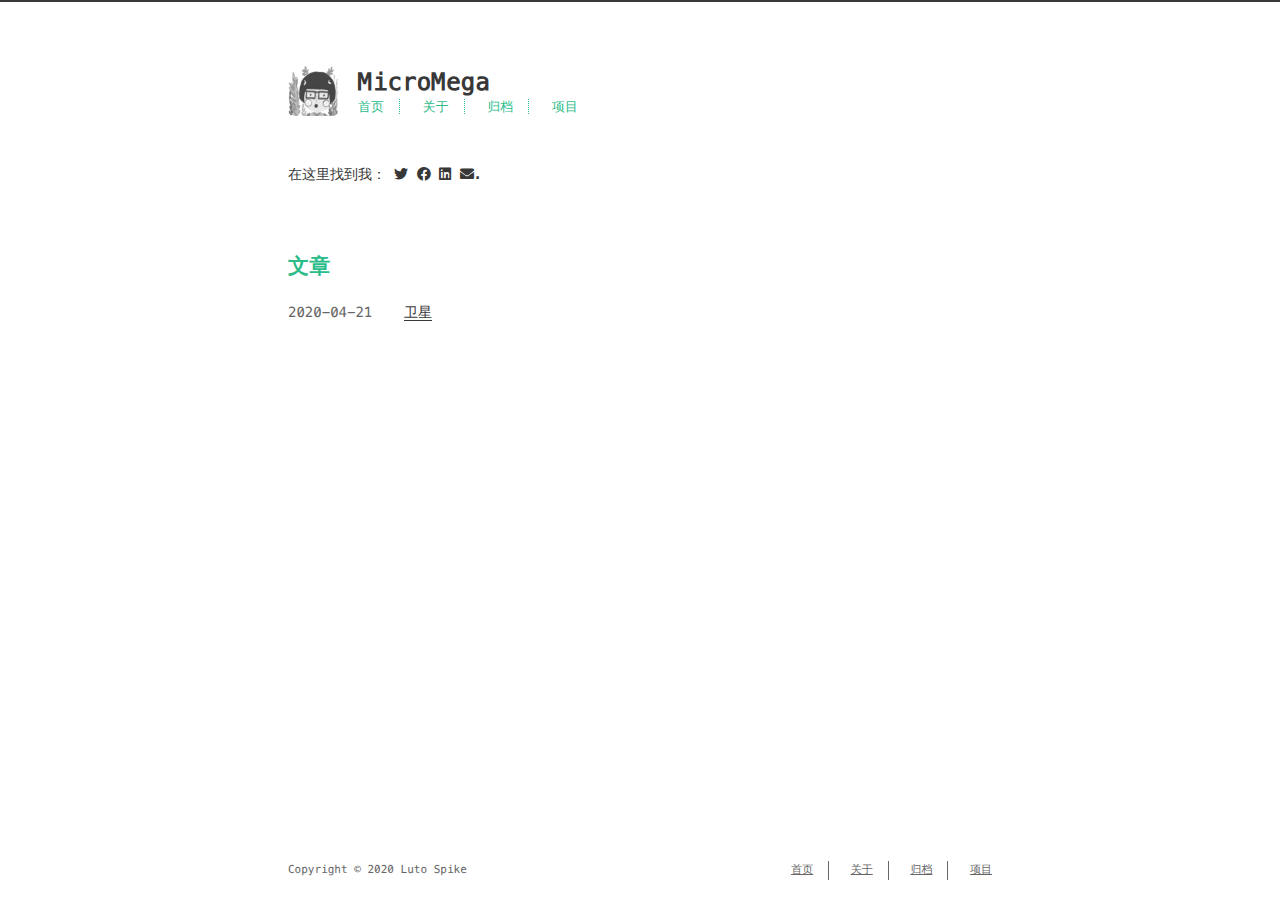
==== commit 3ffdf3d9: "Site updated: 2020-04-21 13:37:50" ====
--- a/index.html
+++ b/index.html
@@ -7,9 +7,9 @@
     <meta name="HandheldFriendly" content="True">
     <meta name="viewport" content="width=device-width, initial-scale=1, maximum-scale=1" />
     <meta property="og:type" content="website">
-<meta property="og:title" content="Luto">
+<meta property="og:title" content="MicroMega">
 <meta property="og:url" content="http://yoursite.com/index.html">
-<meta property="og:site_name" content="Luto">
+<meta property="og:site_name" content="MicroMega">
 <meta property="og:locale" content="zh_CN">
 <meta property="article:author" content="Luto Spike">
 <meta name="twitter:card" content="summary">
@@ -32,7 +32,7 @@
         
     
     <!-- title -->
-    <title>Luto</title>
+    <title>MicroMega</title>
     <!-- styles -->
     
 <link rel="stylesheet" href="/css/style.css">
@@ -60,7 +60,7 @@
     
   
     <div id="title">
-      <h1>Luto</h1>
+      <h1>MicroMega</h1>
     </div>
   </a>
   <div id="nav">
@@ -115,7 +115,7 @@
         
       
         
-          <a class="icon" target="_blank" rel="noopener" href="mailto:name@email.com">
+          <a class="icon" target="_blank" rel="noopener" href="captainblue1996@gmail.com">
             <i class="fas fa-envelope"></i><!--
       ---></a><!--
       ---><!--
@@ -140,7 +140,7 @@
     <div class="meta">
       
         
-          <time datetime="2020-04-20T17:04:54.000Z" itemprop="datePublished">2020-04-21</time>
+          <time datetime="2020-04-21T05:25:48.016Z" itemprop="datePublished">2020-04-21</time>
         
       
     </div>
@@ -148,27 +148,7 @@
 
         <span>
     
-        <a class="" href="/2020/04/21/My-New-Post/">My New Post</a>
-    
-
-
-</span>
-      </li>
-    
-      <li class="post-item">
-        
-    <div class="meta">
-      
-        
-          <time datetime="2020-04-20T15:28:25.112Z" itemprop="datePublished">2020-04-20</time>
-        
-      
-    </div>
-
-
-        <span>
-    
-        <a class="" href="/2020/04/20/hello-world/">Hello World</a>
+        <a class="" href="/2020/04/21/%E5%8D%AB%E6%98%9F/">卫星</a>
     
 
 
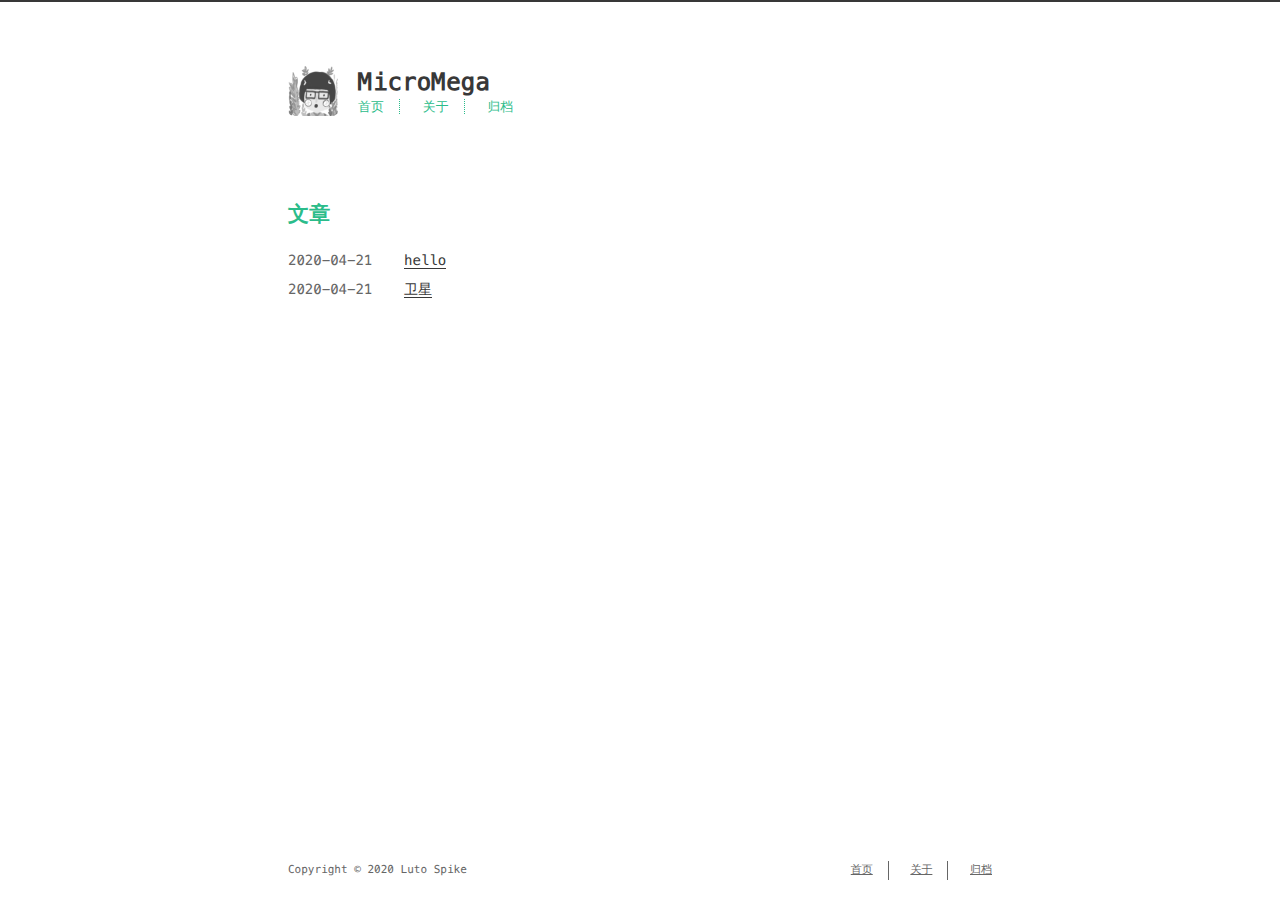
==== commit fb99dbc5: "Site updated: 2020-04-21 14:52:53" ====
--- a/index.html
+++ b/index.html
@@ -74,8 +74,6 @@
         <li><a href="/about/">关于</a></li>
        
         <li><a href="/archives/">归档</a></li>
-       
-        <li><a href="/projects_url">项目</a></li>
       
     </ul>
   </div>
@@ -84,45 +82,6 @@
         
         <section id="about">
   
-  
-    <p>
-      在这里找到我：
-      
-      
-      
-        
-          <a class="icon" target="_blank" rel="noopener" href="/">
-            <i class="fab fa-twitter"></i><!--
-      ---></a><!--
-    ---><!--
-    --->  
-        
-      
-        
-          <a class="icon" target="_blank" rel="noopener" href="/">
-            <i class="fab fa-facebook"></i><!--
-      ---></a><!--
-    ---><!--
-    --->  
-        
-      
-        
-          <a class="icon" target="_blank" rel="noopener" href="/">
-            <i class="fab fa-linkedin"></i><!--
-      ---></a><!--
-    ---><!--
-    --->   
-        
-      
-        
-          <a class="icon" target="_blank" rel="noopener" href="captainblue1996@gmail.com">
-            <i class="fas fa-envelope"></i><!--
-      ---></a><!--
-      ---><!--
-    --->.
-        
-      
-    </p>
   
 </section>
 
@@ -134,6 +93,26 @@
     
       
     
+    
+      <li class="post-item">
+        
+    <div class="meta">
+      
+        
+          <time datetime="2020-04-21T06:23:20.157Z" itemprop="datePublished">2020-04-21</time>
+        
+      
+    </div>
+
+
+        <span>
+    
+        <a class="" href="/2020/04/21/hello/">hello</a>
+    
+
+
+</span>
+      </li>
     
       <li class="post-item">
         
@@ -179,8 +158,6 @@
           <li><a href="/about/">关于</a></li>
          
           <li><a href="/archives/">归档</a></li>
-         
-          <li><a href="/projects_url">项目</a></li>
         
       </ul>
     </nav>
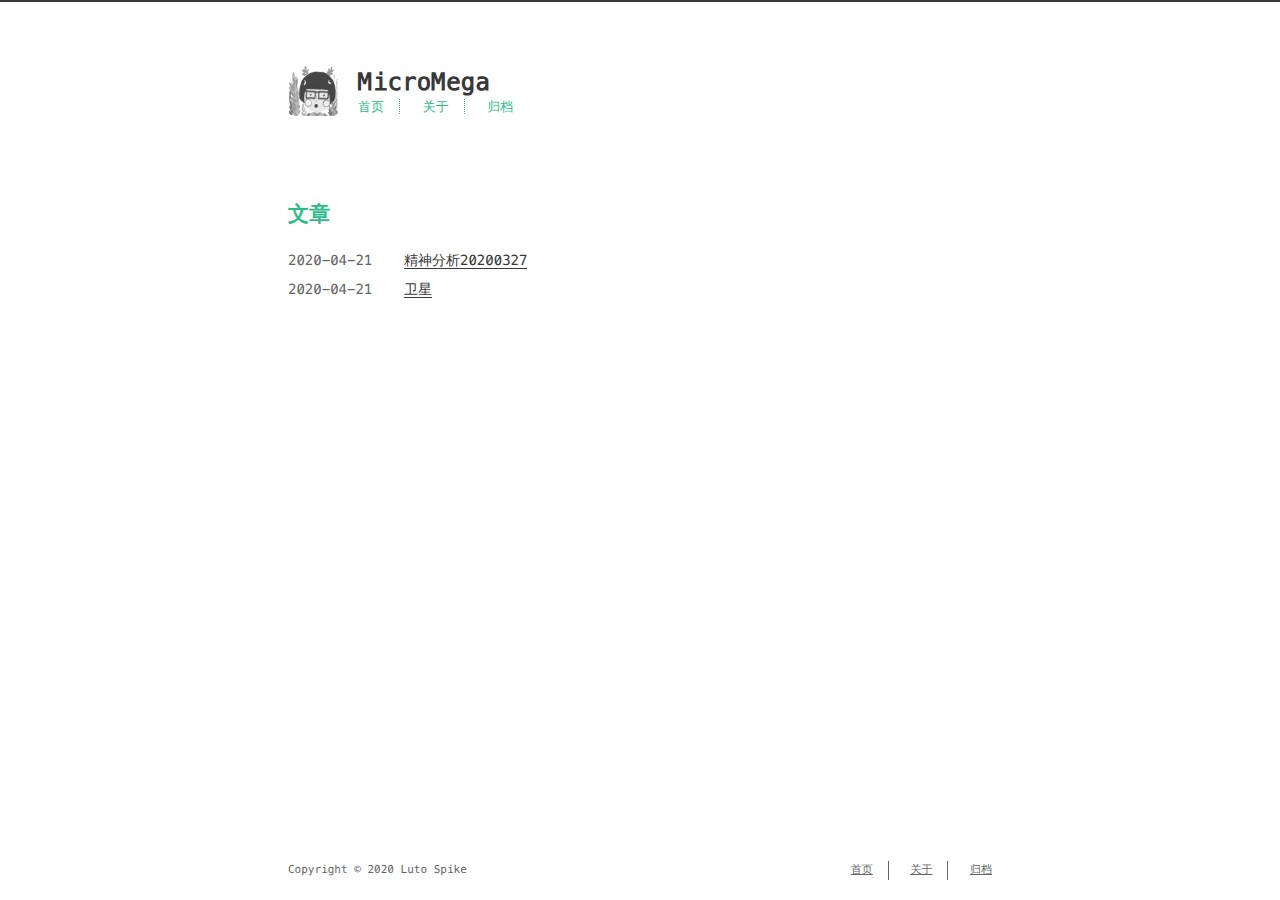
==== commit 8286c463: "Site updated: 2020-04-21 22:23:11" ====
--- a/index.html
+++ b/index.html
@@ -99,7 +99,7 @@
     <div class="meta">
       
         
-          <time datetime="2020-04-21T06:23:20.157Z" itemprop="datePublished">2020-04-21</time>
+          <time datetime="2020-04-21T14:17:32.441Z" itemprop="datePublished">2020-04-21</time>
         
       
     </div>
@@ -107,7 +107,7 @@
 
         <span>
     
-        <a class="" href="/2020/04/21/hello/">hello</a>
+        <a class="" href="/2020/04/21/%E7%B2%BE%E7%A5%9E%E5%88%86%E6%9E%9020200327/">精神分析20200327</a>
     
 
 
